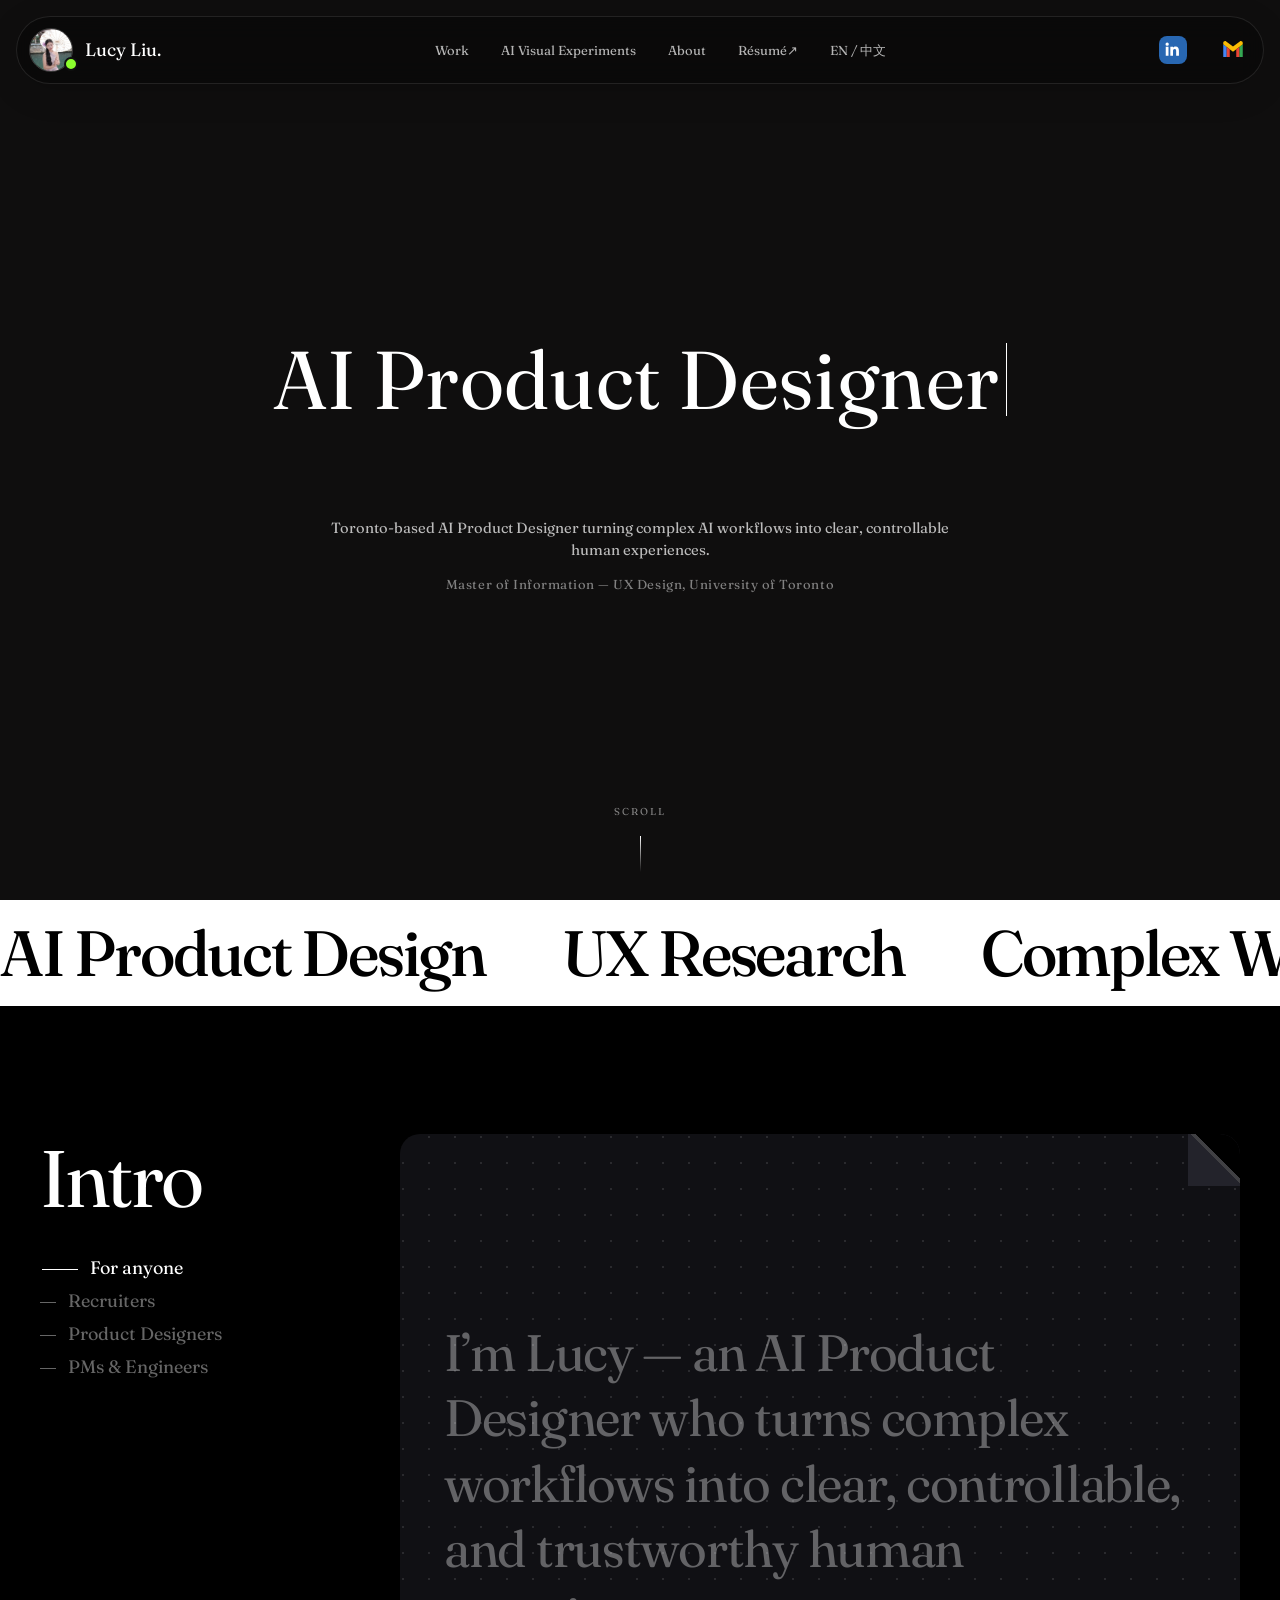
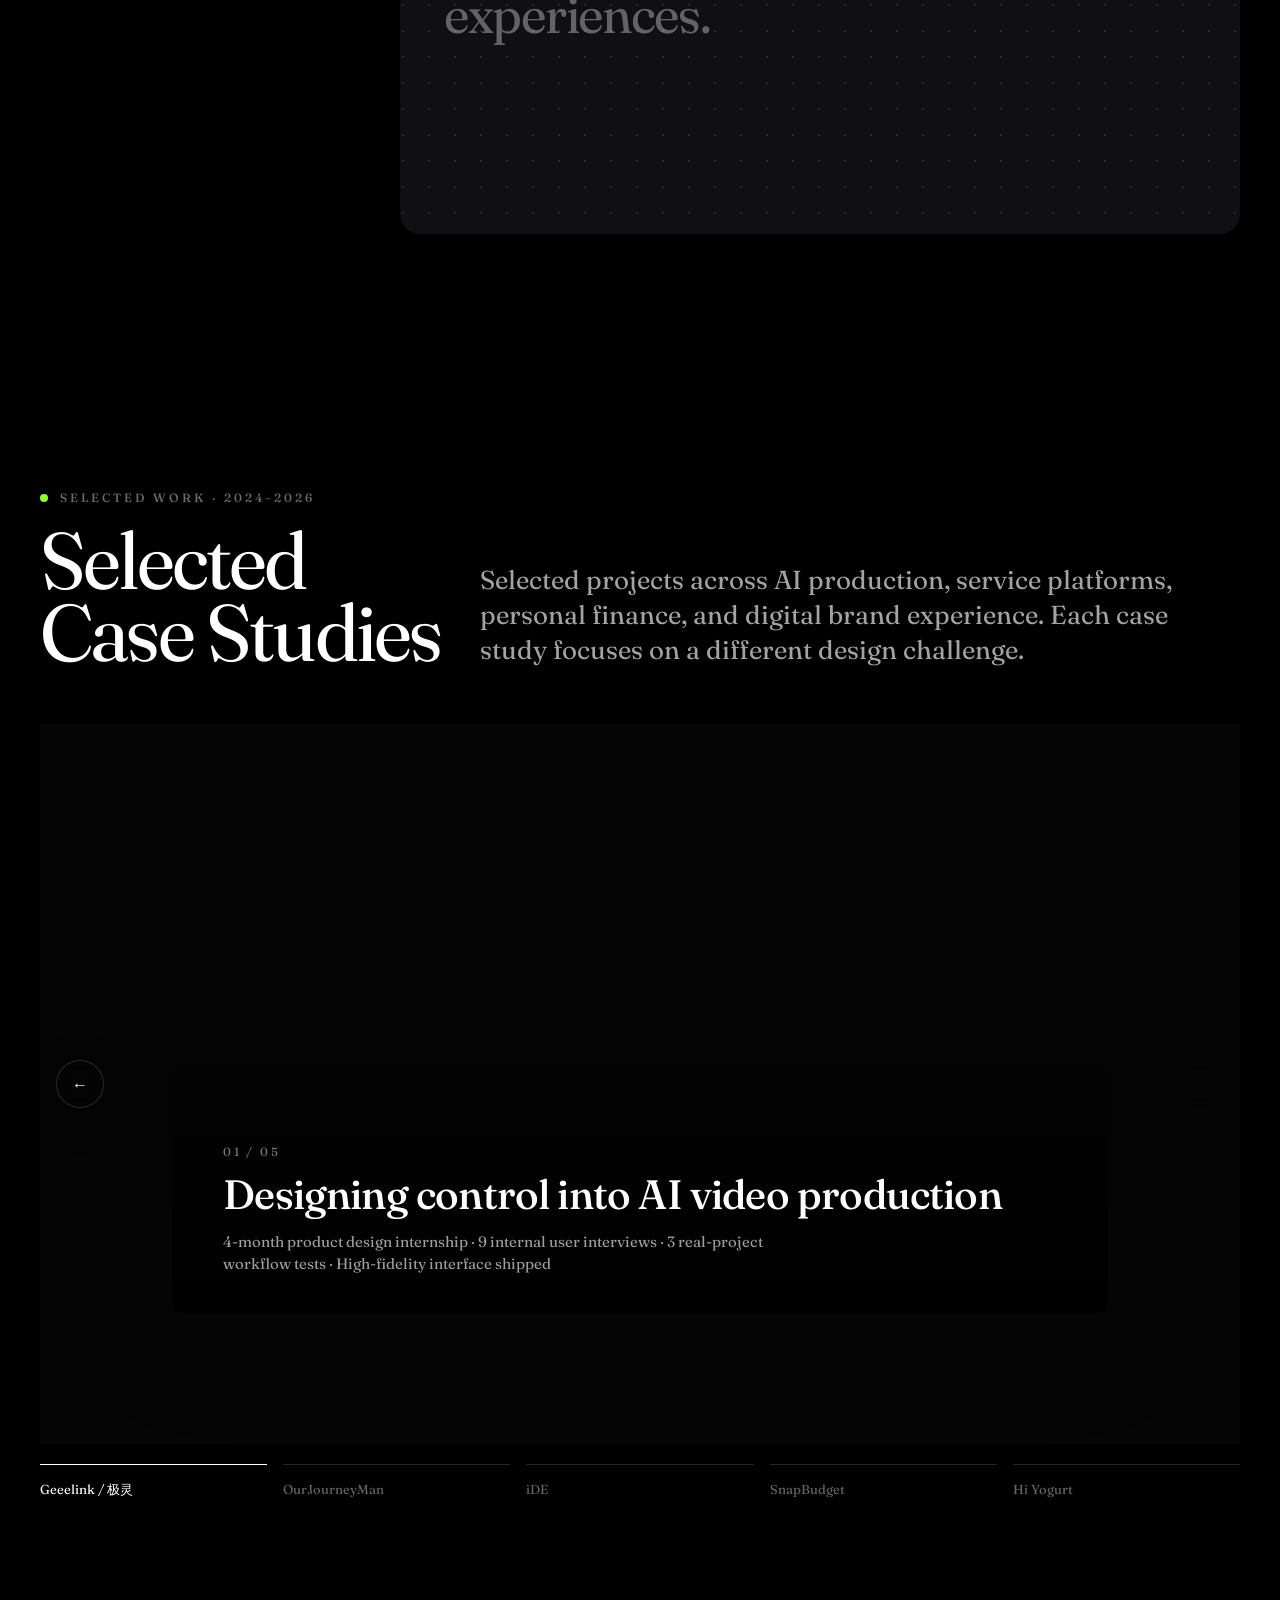
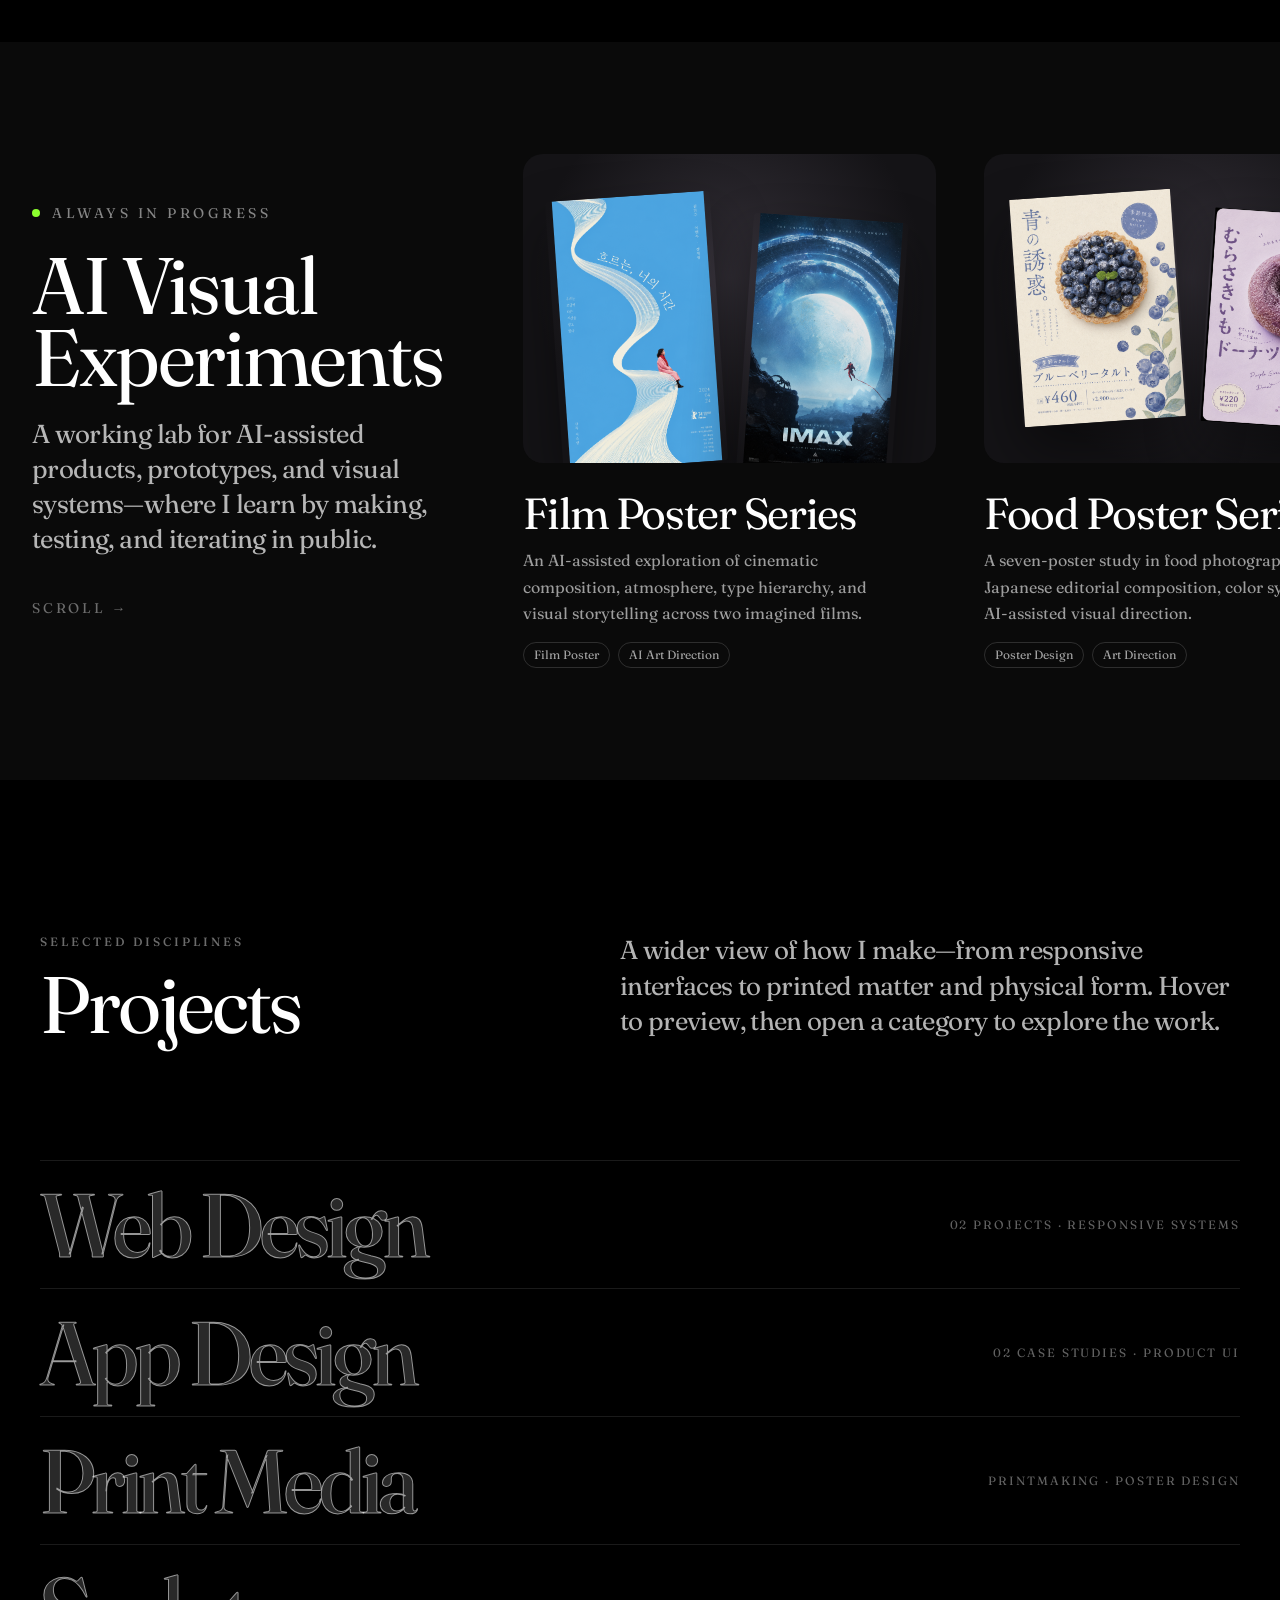
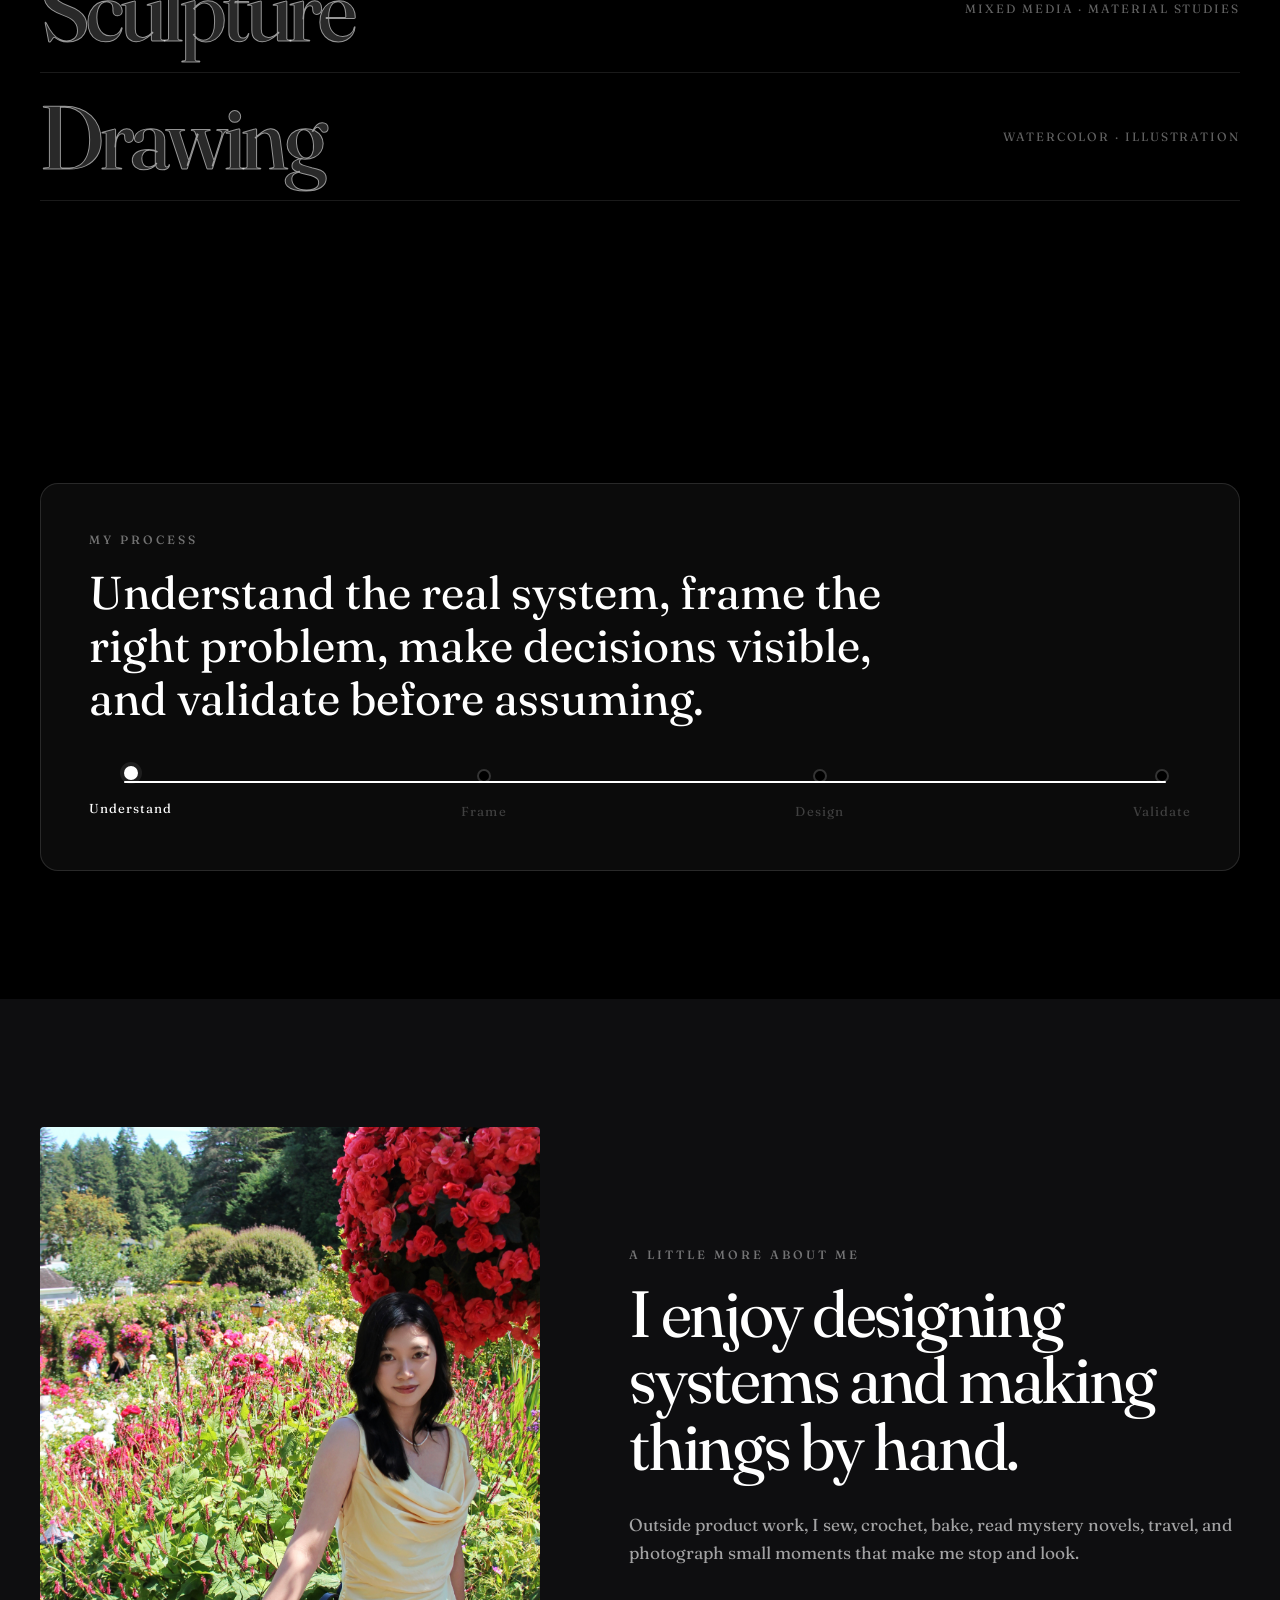
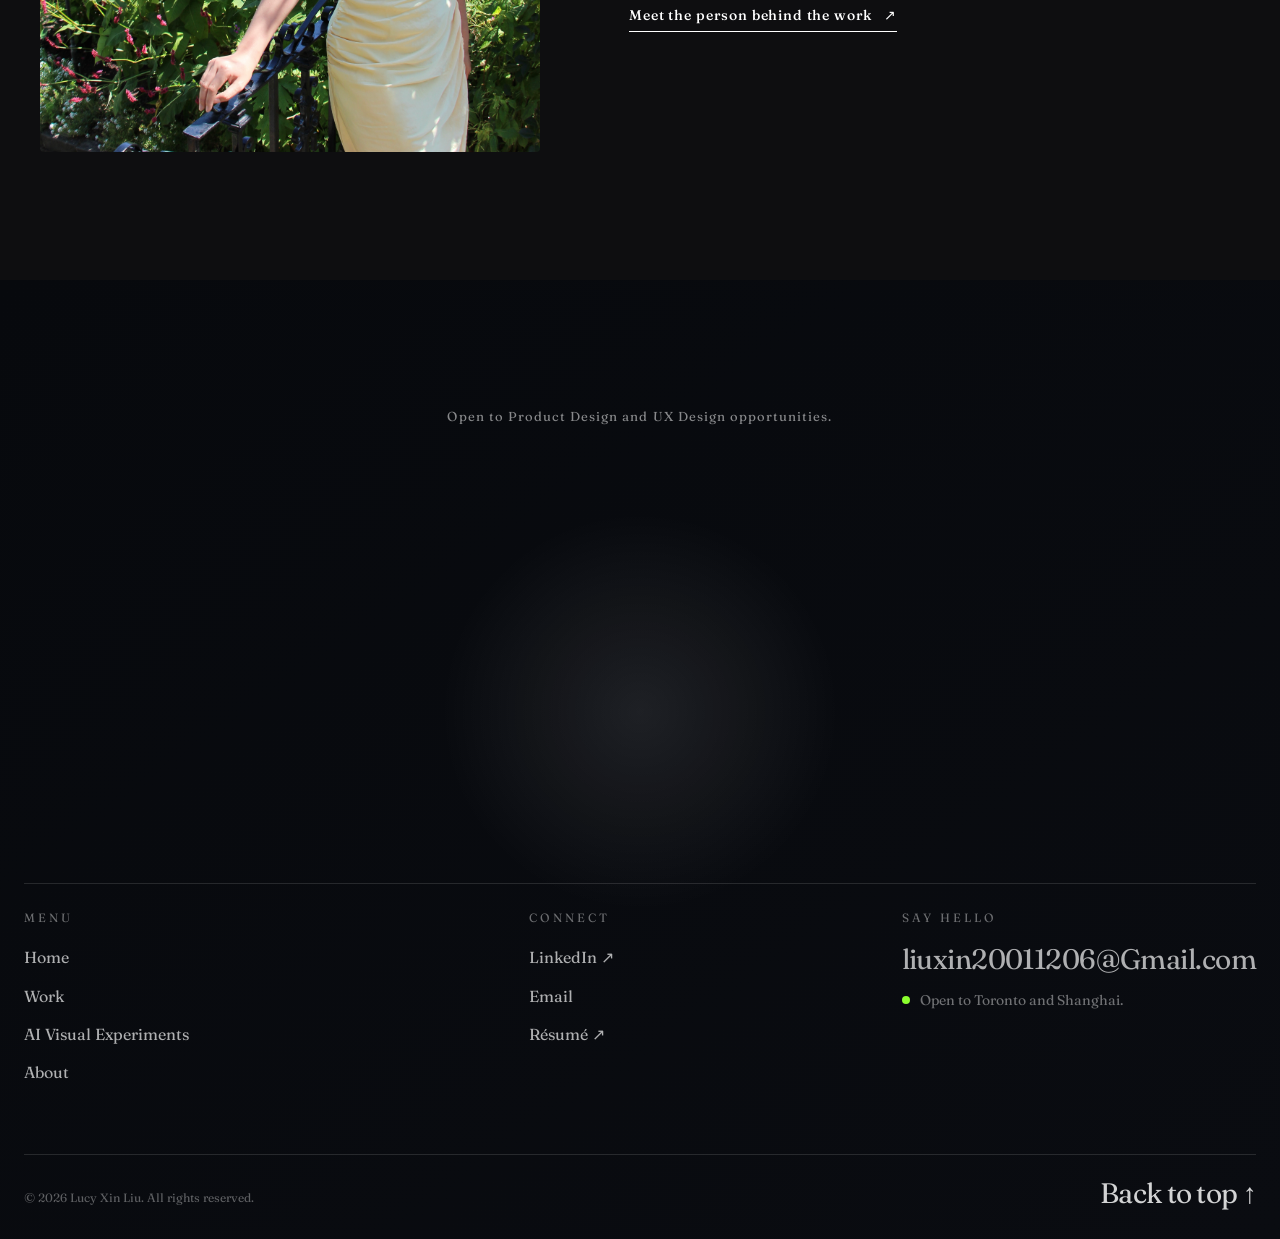
==== index.html @ b80a33d5 "Publish Lucy Xin Liu portfolio" ====
<!doctype html>
<html lang="en">
  <head>
    <meta charset="utf-8">
    <meta name="viewport" content="width=device-width, initial-scale=1">
    <meta name="theme-color" content="#0f0e0e">
    <meta name="description" content="Lucy Xin Liu is a Toronto-based AI Product Designer turning complex AI workflows into clear, controllable human experiences.">
    <meta property="og:type" content="website">
    <meta property="og:title" content="Lucy Xin Liu — AI Product Designer">
    <meta property="og:description" content="AI product design, UX research, complex workflows, and systems thinking.">
    <meta name="twitter:card" content="summary_large_image">
    <link rel="icon" type="image/png" href="seo/favicon.png">
    <link rel="stylesheet" href="styles.css?v=20260912-mobile-ai-i18n">
    <title>Lucy Xin Liu — AI Product Designer</title>
  </head>
  <body>
    <a class="skip-link" href="#main-content">Skip to content</a>
    <div class="scroll-progress" aria-hidden="true"><span data-scroll-progress></span></div>
    <div class="custom-cursor" aria-hidden="true"><span data-cursor-label>View<br>Project</span></div>

    <div class="preloader" data-preloader aria-hidden="true">
      <div class="preloader__panels"><span class="preloader-panel"></span><span class="preloader-panel"></span><span class="preloader-panel"></span><span class="preloader-panel"></span><span class="preloader-panel"></span></div>
      <div class="preloader__copy preloader-copy"><span class="preloader-percent" data-loader-progress>0%</span><span class="preloader-label" data-preloader-word>Lucy Liu</span></div>
    </div>

    <header class="site-header" data-header>
      <nav class="nav-shell" aria-label="Primary navigation">
        <a class="brand nav-brand" href="#top" aria-label="Lucy Xin Liu, home">
          <img class="brand__avatar" src="images/lucy/portrait.jpg" alt="Portrait of Lucy Xin Liu" width="44" height="44">
          <span class="brand__name">Lucy Liu.</span>
        </a>
        <div class="nav-links" data-desktop-nav>
          <a href="#work">Work</a><a href="#playground">AI Visual Experiments</a><a href="about.html">About</a>
          <a href="resume/Xin_Liu_Resume_Product_Design.pdf" target="_blank" rel="noreferrer">Résumé<span aria-hidden="true">↗</span></a>
          <button class="lang-toggle" type="button" data-lang-toggle aria-label="Switch language">EN / 中文</button>
        </div>
        <button class="nav-more" type="button" aria-label="Show navigation" aria-expanded="false">···</button>
        <div class="nav-socials" data-nav-socials>
          <a class="icon-link" href="https://www.linkedin.com/in/xinliu2001" target="_blank" rel="noreferrer" aria-label="Lucy Xin Liu on LinkedIn"><svg viewBox="0 0 24 24" aria-hidden="true"><path d="M6.6 8.1H3.3V19h3.3V8.1ZM5 3A2 2 0 1 0 5 7a2 2 0 0 0 0-4Zm7 5.1H8.8V19H12v-5.4c0-1.4.3-2.8 2-2.8 1.8 0 1.8 1.7 1.8 2.9V19h3.3v-6c0-3-1-5.2-4.1-5.2-1.5 0-2.6.8-3 1.6V8.1Z"/></svg></a>
          <a class="icon-link gmail-icon" href="mailto:liuxin20011206@gmail.com" aria-label="Email Lucy Xin Liu with Gmail"><svg viewBox="0 0 24 24" aria-hidden="true"><path fill="#4285f4" d="M3 18.5h3.2V9.2L3 6.8z"/><path fill="#34a853" d="M17.8 18.5H21V6.8l-3.2 2.4z"/><path fill="#fbbc04" d="M3 6.8l3.2 2.4L12 13.5l5.8-4.3L21 6.8V5.5c0-1.4-1.6-2.2-2.7-1.4L12 8.8 5.7 4.1C4.6 3.3 3 4.1 3 5.5z"/><path fill="#ea4335" d="M6.2 9.2V18.5H9V11.3L6.2 9.2zm8.8 2.1v7.2h2.8V9.2z"/></svg></a>
        </div>
        <button class="menu-toggle mobile-menu-toggle" type="button" data-menu-toggle aria-expanded="false" aria-controls="mobile-menu" aria-label="Open menu"><span></span><span></span></button>
      </nav>
      <div class="mobile-menu" id="mobile-menu" data-mobile-menu aria-hidden="true">
        <a href="#work">Work</a><a href="#playground">AI Visual Experiments</a><a href="about.html">About</a><a href="resume/Xin_Liu_Resume_Product_Design.pdf" target="_blank" rel="noreferrer">Résumé ↗</a>
        <button class="lang-toggle mobile-lang-toggle" type="button" data-lang-toggle>EN / 中文</button>
        <div class="mobile-menu__meta"><a href="https://www.linkedin.com/in/xinliu2001" target="_blank" rel="noreferrer">LinkedIn ↗</a><a href="mailto:liuxin20011206@gmail.com">Email</a></div>
      </div>
    </header>

    <main id="main-content">
      <section class="hero hero--lucy" id="top" aria-labelledby="hero-title">
        <canvas id="hero-canvas" data-hero-canvas aria-hidden="true"></canvas>
        <div class="hero-trail trail-layer" data-image-trail aria-hidden="true"></div>
        <div class="hero__inner hero-inner video-hero">
          <h1 class="hero__title hero-name hero-role-display" id="hero-title" aria-label="Lucy Xin Liu — AI Product Designer"><span class="typed-role" data-typewriter>AI Product Designer</span><span class="type-caret" aria-hidden="true"></span></h1>
          <p class="hero__intro hero-copy" data-i18n="heroIntro">Toronto-based AI Product Designer turning complex AI workflows into clear, controllable human experiences.</p>
          <p class="hero-education" data-i18n="education">Master of Information — UX Design, University of Toronto</p>
        </div>
        <a class="scroll-cue" href="#about" aria-label="Scroll to introduction"><span>Scroll</span><span class="scroll-cue__line" aria-hidden="true"></span></a>
      </section>

      <section class="capabilities" aria-label="Capabilities"><div class="marquee" data-marquee><div class="marquee__track marquee-track">
        <div class="marquee-group"><span class="marquee-item">AI Product Design</span><span class="marquee-item">UX Research</span><span class="marquee-item">Complex Workflows</span><span class="marquee-item">B2B Systems</span><span class="marquee-item">Product Strategy</span><span class="marquee-item">Interaction Design</span><span class="marquee-item">Prototyping</span></div>
        <div class="marquee-group" aria-hidden="true"><span class="marquee-item">AI Product Design</span><span class="marquee-item">UX Research</span><span class="marquee-item">Complex Workflows</span><span class="marquee-item">B2B Systems</span><span class="marquee-item">Product Strategy</span><span class="marquee-item">Interaction Design</span><span class="marquee-item">Prototyping</span></div>
      </div></div></section>

      <section class="about section" id="about" aria-labelledby="about-title">
        <div class="section-shell about__grid">
          <div class="about__controls about-sidebar reveal" data-reveal>
            <h2 class="section-title section-heading" id="about-title">Intro</h2>
            <div class="audience-tabs" role="tablist" aria-label="Choose an introduction">
              <button id="audience-anyone" class="audience-tab is-active" type="button" role="tab" aria-selected="true" aria-controls="about-note" data-audience="anyone">For anyone</button>
              <button id="audience-recruiters" class="audience-tab" type="button" role="tab" aria-selected="false" aria-controls="about-note" data-audience="recruiters" tabindex="-1">Recruiters</button>
              <button id="audience-designers" class="audience-tab" type="button" role="tab" aria-selected="false" aria-controls="about-note" data-audience="product-designers" tabindex="-1">Product Designers</button>
              <button id="audience-teams" class="audience-tab" type="button" role="tab" aria-selected="false" aria-controls="about-note" data-audience="teams" tabindex="-1">PMs &amp; Engineers</button>
            </div>
          </div>
          <div class="notepad intro-notepad reveal" id="about-note" role="tabpanel" aria-labelledby="audience-anyone" data-notepad data-reveal>
            <span class="notepad__tape" aria-hidden="true"></span>
            <p id="audience-copy" data-notepad-copy>I’m Lucy — an AI Product Designer who turns complex workflows into clear, controllable, and trustworthy human experiences.</p>
          </div>
        </div>
      </section>

      <section class="featured section" id="work" aria-labelledby="work-title"><div class="section-shell">
        <div class="featured__intro work-intro reveal" data-reveal><div><p class="eyebrow eyebrow-with-status"><span class="section-status-dot" aria-hidden="true"></span>Selected Work · 2024–2026</p><h2 class="section-title section-heading" id="work-title">Selected Case Studies</h2></div><p class="section-description work-description" data-i18n="workIntro">Selected projects across AI production, service platforms, personal finance, and digital brand experience. Each case study focuses on a different design challenge.</p></div>
        <div class="work-carousel" data-work-carousel aria-roledescription="carousel" aria-label="Featured projects">
          <div class="work-carousel__viewport" data-featured-stage data-cursor="View Project" aria-live="polite">
            <div class="featured-mockup is-geeellink" data-featured-mockup aria-hidden="true">
              <div class="featured-mockup__halo"></div>
              <figure class="featured-mockup__device featured-mockup__device--primary"><span class="featured-mockup__chrome"><i></i><i></i><i></i><b data-mockup-label>Geeelink · Production workspace</b></span><img src="images/lucy/case-studies/geeellink/hifi/storyboard.png" alt="" data-mockup-primary></figure>
              <figure class="featured-mockup__device featured-mockup__device--secondary"><span class="featured-mockup__chrome"><i></i><i></i><i></i></span><img src="images/lucy/case-studies/geeellink/hifi/art-assets.png" alt="" data-mockup-secondary></figure>
              <figure class="featured-mockup__device featured-mockup__device--tertiary"><span class="featured-mockup__chrome"><i></i><i></i><i></i></span><img src="images/lucy/case-studies/geeellink/hifi/home.png" alt="" data-mockup-tertiary></figure>
              <div class="featured-strategy-board" aria-hidden="true"><span>ACQUISITION SYSTEM</span><strong>Discover → Evaluate → Visit</strong><div><i></i><i></i><i></i></div></div>
            </div>
            <div class="featured-overlay"><div><span data-featured-count>01 / 05</span><h3 data-featured-title>Designing control into AI video production</h3><p data-featured-description>Transforming a fragmented generation process into a trackable, reviewable, and editable production workflow.</p></div></div>
            <a class="featured-link" href="geeellink.html" data-featured-link aria-label="View Geeelink case study"></a>
          </div>
          <div class="featured-controls" aria-label="Case study controls"><button type="button" data-featured-prev aria-label="Previous project">←</button><button type="button" data-featured-next aria-label="Next project">→</button></div>
          <div class="work-carousel__tabs featured-tabs" role="tablist" aria-label="Select project">
            <button class="is-active" type="button" role="tab" aria-selected="true" data-featured-tab="0" data-mockup="geeellink" data-primary="images/lucy/case-studies/geeellink/hifi/storyboard.png" data-secondary="images/lucy/case-studies/geeellink/hifi/art-assets.png" data-tertiary="images/lucy/case-studies/geeellink/hifi/home.png" data-mockup-label="Geeelink · Production workspace" data-count="01 / 05" data-title="Designing control into AI video production" data-description="4-month product design internship · 9 internal user interviews · 3 real-project workflow tests · High-fidelity interface shipped" data-link="geeellink.html">Geeelink / 极灵</button>
            <button type="button" role="tab" aria-selected="false" data-featured-tab="1" data-mockup="ourjourneyman" data-primary="images/lucy/case-studies/ourjourneyman/client-status.png" data-secondary="images/lucy/case-studies/ourjourneyman/artisan-alternatives.png" data-tertiary="images/lucy/case-studies/ourjourneyman/client-discover.png" data-mockup-label="OurJourneyMan · Two-sided service" data-count="02 / 05" data-title="Designing trust into custom furniture commissions" data-description="12-week course project · Dual-sided service flow, interaction design, usability testing, and a reusable Figma component system." data-link="ourjourneyman.html">OurJourneyMan</button>
            <button type="button" role="tab" aria-selected="false" data-featured-tab="2" data-mockup="ide" data-primary="images/lucy/case-studies/ide/ide-desktop-home.png" data-secondary="images/lucy/case-studies/ide/ide-desktop-home.png" data-tertiary="images/lucy/case-studies/ide/ide-desktop-home.png" data-mockup-label="iDE · Education company website" data-count="03 / 05" data-title="Designing a clearer digital home for an education consultancy" data-description="2-month commissioned website for iDriveCareer Canada Consulting Ltd. · Three-person team · Team lead and UI designer" data-link="ide-web-design.html">iDE</button>
            <button type="button" role="tab" aria-selected="false" data-featured-tab="3" data-mockup="snapbudget" data-primary="images/lucy/case-studies/snapbudget/hifi/dashboard.png" data-secondary="images/lucy/case-studies/snapbudget/hifi/entry-methods.png" data-tertiary="images/lucy/case-studies/snapbudget/hifi/review-confirm.png" data-mockup-label="SnapBudget · High-fidelity prototype" data-count="04 / 05" data-title="Reducing the friction of everyday expense logging" data-description="12-week, five-person course project · Team lead · 10 interviews · 10 usability sessions · Instructor score 93/100" data-link="snapbudget.html">SnapBudget</button>
            <button type="button" role="tab" aria-selected="false" data-featured-tab="4" data-mockup="hiyogurt" data-primary="images/lucy/case-studies/hiyogurt/source/campaign-concept.png" data-secondary="images/lucy/case-studies/hiyogurt/source/strategy-direction.png" data-tertiary="images/lucy/case-studies/hiyogurt/source/audience-positioning.png" data-mockup-label="Hi Yogurt · Acquisition strategy" data-count="05 / 05" data-title="Building a clearer digital acquisition strategy" data-description="4-week team strategy project · Funnel diagnosis, channel roles, seasonal campaign direction, and a phased roadmap." data-link="hiyogurt.html">Hi Yogurt</button>
          </div>
        </div>
      </div></section>

      <section class="playground" id="playground" aria-labelledby="playground-title" data-horizontal-section>
        <div class="playground__sticky" data-horizontal-sticky tabindex="0" aria-label="AI experiments. Scroll vertically or use the arrow keys to explore.">
          <div class="playground__track playground-track" data-horizontal-track>
            <div class="playground__intro playground-intro reveal" data-reveal>
              <p class="playground-kicker"><span class="playground-dot" aria-hidden="true"></span>Always in progress</p>
              <h2 class="section-title section-heading" id="playground-title">AI Visual Experiments</h2>
              <p class="section-description" data-i18n="playIntro">A working lab for AI-assisted products, prototypes, and visual systems—where I learn by making, testing, and iterating in public.</p>
              <span class="playground-scroll-hint" aria-hidden="true">Scroll →</span>
            </div>
            <article class="play-card playground-card playground-card--posters" data-play-card data-cursor="View Series">
              <div class="play-card__media playground-media playground-poster-cover"><img src="images/lucy/ai-posters/time-poster.png" alt="AI-assisted blue Korean film poster exploring time" loading="lazy"><img src="images/lucy/ai-posters/imax-poster.png" alt="AI-assisted science fiction IMAX-style film poster" loading="lazy"></div>
              <div class="playground-card-copy"><h3>Film Poster Series</h3><p>An AI-assisted exploration of cinematic composition, atmosphere, type hierarchy, and visual storytelling across two imagined films.</p></div>
              <ul class="tag-list tags"><li class="tag">Film Poster</li><li class="tag">AI Art Direction</li></ul>
              <button class="play-card__hit" type="button" data-poster-gallery-open="film" aria-label="Open the film poster series"><span class="sr-only">Open the film poster series</span></button>
            </article>
            <article class="play-card playground-card playground-card--posters" data-play-card data-cursor="View Series">
              <div class="play-card__media playground-media playground-poster-cover"><img src="images/lucy/posters/01-blueberry-tart.png" alt="Blueberry tart poster from Lucy's food poster series" loading="lazy"><img src="images/lucy/posters/07-purple-donut.png" alt="Purple sweet potato donut poster" loading="lazy" aria-hidden="true"></div>
              <div class="playground-card-copy"><h3>Food Poster Series</h3><p>A seven-poster study in food photography, Japanese editorial composition, color systems, and AI-assisted visual direction.</p></div>
              <ul class="tag-list tags"><li class="tag">Poster Design</li><li class="tag">Art Direction</li></ul>
              <button class="play-card__hit" type="button" data-poster-gallery-open="food" aria-label="Open the food poster series"><span class="sr-only">Open the food poster series</span></button>
            </article>
            <article class="play-card playground-card playground-card--posters playground-card--goddesses" data-play-card data-cursor="View Series">
              <div class="play-card__media playground-media playground-poster-cover playground-goddess-cover"><img src="images/lucy/ai-goddesses/hera.png" alt="Hera from Gilded Goddesses of Olympus" loading="lazy"><img src="images/lucy/ai-goddesses/athena.png" alt="Athena from Gilded Goddesses of Olympus" loading="lazy" aria-hidden="true"></div>
              <div class="playground-card-copy"><h3>Gilded Goddesses of Olympus</h3><p>A six-piece AI-assisted illustration series reimagining Olympian goddesses through gilded ornament, symbolic attributes, and contemporary portrait composition.</p></div>
              <ul class="tag-list tags"><li class="tag">AI Illustration</li><li class="tag">Visual Direction</li></ul>
              <button class="play-card__hit" type="button" data-poster-gallery-open="goddesses" aria-label="Open Gilded Goddesses of Olympus"><span class="sr-only">Open Gilded Goddesses of Olympus</span></button>
            </article>
            <aside class="playground-end" aria-label="More work is in progress">
              <p class="playground-end__kicker"><span class="playground-dot" aria-hidden="true"></span>Still making</p>
              <h3>More is on the way.</h3>
              <p>I’m always experimenting, learning, and adding new work. Come back soon to see what takes shape next.</p>
            </aside>
          </div>
        </div>
      </section>

      <div class="poster-gallery" data-poster-gallery="film" hidden role="dialog" aria-modal="true" aria-labelledby="film-poster-gallery-title">
        <button class="poster-gallery__backdrop" type="button" data-poster-gallery-close aria-label="Close film poster gallery"></button>
        <div class="poster-gallery__panel">
          <header><div><p>AI Art Direction · Film Posters</p><h2 id="film-poster-gallery-title">Film Poster Series</h2></div><button class="poster-gallery__close" type="button" data-poster-gallery-close aria-label="Close film poster gallery">×</button></header>
          <div class="poster-gallery__viewport" data-poster-gallery-viewport tabindex="0" aria-label="Film posters. Use left and right arrow keys to browse.">
            <img class="is-active" src="images/lucy/ai-posters/time-poster.png" alt="Blue Korean film poster exploring different experiences of time">
            <img src="images/lucy/ai-posters/imax-poster.png" alt="Science-fiction film poster with an astronaut approaching a luminous planet" loading="lazy">
          </div>
          <footer><button type="button" data-poster-gallery-prev aria-label="Previous poster">←</button><span data-poster-gallery-count>01 / 02</span><div class="poster-gallery__progress" aria-hidden="true"><i data-poster-gallery-progress></i></div><button type="button" data-poster-gallery-next aria-label="Next poster">→</button></footer>
        </div>
      </div>

      <div class="poster-gallery" data-poster-gallery="food" hidden role="dialog" aria-modal="true" aria-labelledby="poster-gallery-title">
        <button class="poster-gallery__backdrop" type="button" data-poster-gallery-close aria-label="Close poster gallery"></button>
        <div class="poster-gallery__panel">
          <header><div><p>Poster Design · 2026</p><h2 id="poster-gallery-title">Food Poster Series</h2></div><button class="poster-gallery__close" type="button" data-poster-gallery-close aria-label="Close poster gallery">×</button></header>
          <div class="poster-gallery__viewport" data-poster-gallery-viewport tabindex="0" aria-label="Food posters. Use left and right arrow keys to browse.">
            <img class="is-active" src="images/lucy/posters/01-blueberry-tart.png" alt="Blueberry tart poster">
            <img src="images/lucy/posters/02.png" alt="Food poster 2" loading="lazy">
            <img src="images/lucy/posters/03.png" alt="Food poster 3" loading="lazy">
            <img src="images/lucy/posters/04.png" alt="Food poster 4" loading="lazy">
            <img src="images/lucy/posters/05.png" alt="Food poster 5" loading="lazy">
            <img src="images/lucy/posters/06.png" alt="Food poster 6" loading="lazy">
            <img src="images/lucy/posters/07-purple-donut.png" alt="Purple sweet potato donut poster" loading="lazy">
          </div>
          <footer><button type="button" data-poster-gallery-prev aria-label="Previous poster">←</button><span data-poster-gallery-count>01 / 07</span><div class="poster-gallery__progress" aria-hidden="true"><i data-poster-gallery-progress></i></div><button type="button" data-poster-gallery-next aria-label="Next poster">→</button></footer>
        </div>
      </div>

      <div class="poster-gallery poster-gallery--goddesses" data-poster-gallery="goddesses" hidden role="dialog" aria-modal="true" aria-labelledby="goddess-gallery-title">
        <button class="poster-gallery__backdrop" type="button" data-poster-gallery-close aria-label="Close goddess illustration gallery"></button>
        <div class="poster-gallery__panel">
          <header><div><p>AI Illustration · Mythology Series</p><h2 id="goddess-gallery-title">Gilded Goddesses of Olympus</h2></div><button class="poster-gallery__close" type="button" data-poster-gallery-close aria-label="Close goddess illustration gallery">×</button></header>
          <div class="poster-gallery__viewport" data-poster-gallery-viewport tabindex="0" aria-label="Goddess illustrations. Use left and right arrow keys to browse.">
            <img class="is-active" src="images/lucy/ai-goddesses/hera.png" alt="Gilded illustration of Hera" data-caption="赫拉 Hera">
            <img src="images/lucy/ai-goddesses/athena.png" alt="Gilded illustration of Athena" data-caption="雅典娜 Athena" loading="lazy">
            <img src="images/lucy/ai-goddesses/aphrodite.png" alt="Gilded illustration of Aphrodite" data-caption="阿佛洛狄忒 Aphrodite" loading="lazy">
            <img src="images/lucy/ai-goddesses/artemis.png" alt="Gilded illustration of Artemis" data-caption="阿耳忒弥斯 Artemis" loading="lazy">
            <img src="images/lucy/ai-goddesses/demeter.png" alt="Gilded illustration of Demeter" data-caption="得墨忒耳 Demeter" loading="lazy">
            <img src="images/lucy/ai-goddesses/hestia.png" alt="Gilded illustration of Hestia" data-caption="赫斯提亚 Hestia" loading="lazy">
          </div>
          <p class="poster-gallery__caption" data-poster-gallery-caption>赫拉 Hera</p>
          <footer><button type="button" data-poster-gallery-prev aria-label="Previous illustration">←</button><span data-poster-gallery-count>01 / 06</span><div class="poster-gallery__progress" aria-hidden="true"><i data-poster-gallery-progress></i></div><button type="button" data-poster-gallery-next aria-label="Next illustration">→</button></footer>
        </div>
      </div>

      <section class="projects-directory section" id="creative" aria-labelledby="creative-title">
        <div class="section-shell">
          <div class="projects-directory__intro reveal" data-reveal><div><p class="eyebrow">Selected disciplines</p><h2 class="section-title section-heading" id="creative-title">Projects</h2></div><p class="section-description">A wider view of how I make—from responsive interfaces to printed matter and physical form. Hover to preview, then open a category to explore the work.</p></div>
          <div class="web-list projects-list" aria-label="Project categories">
            <a class="web-row" href="projects-web.html" data-preview="images/lucy/case-studies/ide/ide-desktop-home.png"><span class="web-row-title">Web Design</span><span class="web-row-meta">02 projects · Responsive systems</span><img class="web-row-thumb" src="images/lucy/case-studies/ide/ide-desktop-home.png" alt="" loading="lazy"></a>
            <a class="web-row" href="projects-app.html" data-preview="images/lucy/case-studies/snapbudget/snapbudget-mockup.jpg"><span class="web-row-title">App Design</span><span class="web-row-meta">02 case studies · Product UI</span><img class="web-row-thumb" src="images/lucy/case-studies/snapbudget/snapbudget-mockup.jpg" alt="" loading="lazy"></a>
            <a class="web-row" href="projects-print.html" data-preview="images/lucy/beyond/time-travel-horizontal.jpg"><span class="web-row-title">Print Media</span><span class="web-row-meta">Printmaking · Poster design</span><img class="web-row-thumb" src="images/lucy/beyond/time-travel-horizontal.jpg" alt="" loading="lazy"></a>
            <a class="web-row" href="projects-sculpture.html" data-preview="images/lucy/beyond/jellyfish-sculpture-vertical.jpg"><span class="web-row-title">Sculpture</span><span class="web-row-meta">Mixed media · Material studies</span><img class="web-row-thumb" src="images/lucy/beyond/jellyfish-sculpture-vertical.jpg" alt="" loading="lazy"></a>
            <a class="web-row" href="projects-drawing.html" data-preview="images/lucy/drawing-preview.jpg"><span class="web-row-title">Drawing</span><span class="web-row-meta">Watercolor · Illustration</span><img class="web-row-thumb" src="images/lucy/drawing-preview.jpg" alt="" loading="lazy"></a>
          </div>
        </div>
        <div class="web-preview" id="web-preview" aria-hidden="true"><img src="images/lucy/case-studies/ide/ide-desktop-home.png" alt=""></div>
      </section>

      <section class="story section process-section" id="process" aria-labelledby="process-title"><div class="section-shell"><div class="process" data-process><p class="eyebrow">My Process</p><p class="process-lead" id="process-title" data-process-lead>Understand the real system, frame the right problem, make decisions visible, and validate before assuming.</p><div class="process-steps"><span data-process-step>Understand</span><span data-process-step>Frame</span><span data-process-step>Design</span><span data-process-step>Validate</span></div></div></div></section>

      <section class="home-about section" id="story" aria-labelledby="home-about-title"><div class="section-shell home-about__grid"><figure class="home-about__image reveal" data-reveal><img src="images/lucy/about/portrait-rose-garden-home.jpg" alt="Lucy in a yellow dress surrounded by flowers in a garden" loading="lazy"></figure><div class="home-about__copy reveal" data-reveal><p class="eyebrow">A Little More About Me</p><h2 id="home-about-title">I enjoy designing systems and making things by hand.</h2><p>Outside product work, I sew, crochet, bake, read mystery novels, travel, and photograph small moments that make me stop and look.</p><a class="about-page-link" href="about.html">Meet the person behind the work <span aria-hidden="true">↗</span></a></div></div></section>

      <section class="contact" id="contact" aria-labelledby="contact-title" data-contact><div class="contact__spotlight" data-contact-spotlight aria-hidden="true"></div><div class="contact__inner"><p class="contact-kicker">Open to Product Design and UX Design opportunities.</p><h2 id="contact-title" class="contact__title contact-cta" data-contact-cta><span class="cta-line"><span class="cta-word cta-word-left">Let’s</span></span><span class="cta-line"><span class="cta-word cta-word-right">Collaborate!</span></span></h2><footer class="footer footer-grid"><div class="footer__column footer-column"><p class="footer__label footer-label">Menu</p><ul><li><a href="#top">Home</a></li><li><a href="#work">Work</a></li><li><a href="#playground">AI Visual Experiments</a></li><li><a href="about.html">About</a></li></ul></div><div class="footer__column footer-column"><p class="footer__label footer-label">Connect</p><ul><li><a href="https://www.linkedin.com/in/xinliu2001" target="_blank" rel="noreferrer">LinkedIn ↗</a></li><li><a href="mailto:liuxin20011206@gmail.com">Email</a></li><li><a href="resume/Xin_Liu_Resume_Product_Design.pdf" target="_blank" rel="noreferrer">Résumé ↗</a></li></ul></div><div class="footer__column footer__hello footer-column"><p class="footer__label footer-label">Say hello</p><a class="footer-email" href="mailto:liuxin20011206@gmail.com">liuxin20011206@Gmail.com</a><p class="footer-location"><span class="section-status-dot" aria-hidden="true"></span>Open to Toronto and Shanghai.</p></div><div class="footer__bottom footer-meta"><p>© 2026 Lucy Xin Liu. All rights reserved.</p><a href="#top">Back to top <span aria-hidden="true">↑</span></a></div></footer></div></section>
    </main>
    <script src="script.js?v=20260912-mobile-ai-i18n" defer></script>
  </body>
</html>
---- styles.css ----
@import url('https://fonts.googleapis.com/css2?family=Fraunces:opsz,wght@9..144,300;9..144,400;9..144,500;9..144,600&family=LXGW+WenKai:wght@300;400;700&display=swap');
@font-face{font-family:Blinker;src:url('./fonts/blinker.woff2') format('woff2');font-style:normal;font-weight:100 900;font-display:swap}
@font-face{font-family:'Sulphur Point';src:url('./fonts/sulphur-point.woff2') format('woff2');font-style:normal;font-weight:300 700;font-display:swap}
@font-face{font-family:Gilroy;src:url('./fonts/gilroy-regular.woff2') format('woff2');font-style:normal;font-weight:400;font-display:swap}
@font-face{font-family:Gilroy;src:url('./fonts/gilroy-medium.woff2') format('woff2');font-style:normal;font-weight:500 700;font-display:swap}
:root{--background:#000;--foreground:#fff;--hero-bg:#0f0e0e;--accent:#fff;--accent-green:#8cff2e;--muted-ink:#ababab;--container-page:1274px;--gutter:24px;--gutter-lg:40px;--section:96px;--ease-out:cubic-bezier(.22,1,.36,1);color-scheme:dark}
*{box-sizing:border-box}
html{scroll-behavior:smooth;background:#000}
body{margin:0;background:var(--background);color:var(--foreground);font-family:Gilroy,Arial,sans-serif;overflow-x:hidden}
button,a{font:inherit}
a{color:inherit;text-decoration:none}
button{color:inherit}
img{display:block;max-width:100%}
.font-display{font-family:Blinker,Arial,sans-serif}.font-editorial{font-family:'Sulphur Point',Arial,sans-serif}
.container{width:min(calc(100% - 48px),var(--container-page));margin-inline:auto}
@media(min-width:768px){.container{width:min(calc(100% - 80px),var(--container-page))}}
@media(prefers-reduced-motion:reduce){html{scroll-behavior:auto}*,*::before,*::after{animation-duration:.01ms!important;animation-iteration-count:1!important;transition-duration:.01ms!important}}

/* Core layout */
body{min-width:320px}
body.menu-open{overflow:hidden}
main{isolation:isolate}
section{position:relative}
button{padding:0;border:0;background:none;cursor:pointer}
button:focus-visible,a:focus-visible{outline:2px solid #fff;outline-offset:4px}
::selection{background:#fff;color:#000}
.section-shell{width:min(calc(100% - 48px),var(--container-page));margin-inline:auto;padding-block:var(--section)}
.section-heading{margin:0;font-family:Blinker,Arial,sans-serif;font-size:clamp(40px,8vw,80px);font-weight:500;line-height:.9;letter-spacing:-.04em}
.eyebrow{margin:0 0 18px;color:rgba(255,255,255,.42);font-size:12px;line-height:1.2;letter-spacing:.25em;text-transform:uppercase}
.reveal{opacity:0;transform:translate3d(0,40px,0);transition:opacity .85s var(--ease-out),transform .85s var(--ease-out)}
.reveal.is-visible,.reveal.visible{opacity:1;transform:none}

/* Loading curtain */
.preloader{position:fixed;inset:0;z-index:1000;display:flex;align-items:center;justify-content:center;color:#fff;pointer-events:auto;transition:visibility 0s .9s}
.preloader-panel{position:absolute;top:0;bottom:0;width:20.1%;background:#050505;transform-origin:50% 100%;transition:transform .9s var(--ease-out)}
.preloader-panel:nth-child(1){left:0;transition-delay:.04s}.preloader-panel:nth-child(2){left:20%;transition-delay:.08s}.preloader-panel:nth-child(3){left:40%;transition-delay:.12s}.preloader-panel:nth-child(4){left:60%;transition-delay:.16s}.preloader-panel:nth-child(5){left:80%;transition-delay:.2s}
.preloader-copy{position:relative;z-index:1;display:grid;place-items:center;gap:8px;font-family:Blinker,Arial,sans-serif;transition:opacity .35s ease,transform .35s ease}
.preloader-percent{font-size:clamp(56px,9vw,132px);font-weight:500;line-height:.8;letter-spacing:-.05em}
.preloader-label{font-size:13px;letter-spacing:.3em;text-transform:uppercase}
.preloader.is-done{visibility:hidden;pointer-events:none}
.preloader.is-done .preloader-panel{transform:translateY(-102%)}
.preloader.is-done .preloader-copy{opacity:0;transform:translateY(-16px)}

/* Fixed navigation */
.site-header{position:fixed;z-index:100;top:16px;left:50%;width:min(calc(100% - 32px),1400px);transform:translateX(-50%);transition:transform .45s var(--ease-out),opacity .3s ease}
.nav-shell{position:relative;display:flex;min-height:68px;align-items:center;justify-content:space-between;gap:24px;padding:11px 16px 11px 12px;border:1px solid rgba(255,255,255,.1);border-radius:9999px;background:rgba(0,0,0,.3);box-shadow:0 8px 34px rgba(0,0,0,.14);backdrop-filter:blur(12px);-webkit-backdrop-filter:blur(12px)}
.nav-brand{position:relative;display:flex;min-width:0;align-items:center;gap:12px;font-family:Blinker,Arial,sans-serif;font-size:18px;font-weight:400;letter-spacing:0}.nav-brand::after{position:absolute;bottom:1px;left:35px;width:10px;height:10px;border:2px solid #101010;border-radius:50%;background:var(--accent-green);content:""}
.nav-brand img,.nav-avatar{width:44px;height:44px;flex:0 0 44px;border:1px solid rgba(255,255,255,.2);border-radius:50%;object-fit:cover}
.icon-link{display:grid;width:28px;height:28px;place-items:center}.icon-link svg{width:26px;height:26px;fill:#fff}.nav-socials .icon-link:first-child{border-radius:8px;background:#2867b2}.nav-socials .icon-link:first-child svg{width:20px;height:20px}
.nav-links,.nav-socials{display:flex;align-items:center;gap:clamp(18px,2.5vw,36px)}
.nav-links a,.nav-socials a{position:relative;color:rgba(255,255,255,.7);font-size:13px;transition:color .25s ease}
.nav-links a::after{position:absolute;right:0;bottom:-6px;left:0;height:1px;background:#fff;content:"";transform:scaleX(0);transform-origin:100% 50%;transition:transform .3s var(--ease-out)}
.nav-links a:hover,.nav-socials a:hover{color:#fff}.nav-links a:hover::after{transform:scaleX(1);transform-origin:0 50%}
.nav-more{display:none;width:42px;height:42px;place-items:center;border:1px solid rgba(255,255,255,.12);border-radius:50%;font-size:18px;letter-spacing:2px}
.site-header.is-scrolled .nav-links{display:flex}.site-header.is-scrolled .nav-more{display:none}
.mobile-menu-toggle{display:none;width:40px;height:40px;flex:0 0 40px;place-items:center;border:1px solid rgba(255,255,255,.12);border-radius:50%}
.mobile-menu-toggle span{display:block;width:16px;height:1px;margin:4px auto;background:#fff;transition:transform .3s var(--ease-out),opacity .2s ease}
.site-header.menu-open .mobile-menu-toggle span:first-child,.mobile-menu-toggle[aria-expanded="true"] span:first-child{transform:translateY(2.5px) rotate(45deg)}
.site-header.menu-open .mobile-menu-toggle span:last-child,.mobile-menu-toggle[aria-expanded="true"] span:last-child{transform:translateY(-2.5px) rotate(-45deg)}
.mobile-menu{position:absolute;top:calc(100% + 10px);right:0;left:0;display:grid;gap:4px;padding:12px;border:1px solid rgba(255,255,255,.1);border-radius:26px;background:rgba(8,8,8,.88);opacity:0;visibility:hidden;transform:translateY(-10px);backdrop-filter:blur(18px);-webkit-backdrop-filter:blur(18px);transition:opacity .3s ease,transform .3s var(--ease-out),visibility 0s .3s}
.mobile-menu a{padding:13px 16px;border-radius:16px;color:rgba(255,255,255,.72);font-size:17px;transition:background .2s ease,color .2s ease}
.mobile-menu a:hover{background:rgba(255,255,255,.08);color:#fff}
.mobile-menu .mobile-lang-toggle{display:flex;width:100%;min-height:48px;align-items:center;padding:13px 16px!important;border-radius:16px;color:rgba(255,255,255,.72);font-size:17px;text-align:left;transition:background .2s ease,color .2s ease}
.mobile-menu .mobile-lang-toggle:hover,.mobile-menu .mobile-lang-toggle:focus-visible{background:rgba(255,255,255,.08);color:#fff}
.mobile-menu__meta{display:grid;margin-top:8px;padding-top:8px;border-top:1px solid rgba(255,255,255,.1);grid-template-columns:1fr 1fr;gap:4px}
.mobile-menu__meta a{color:rgba(255,255,255,.5);font-size:13px;letter-spacing:.04em}
.site-header.menu-open .mobile-menu,.mobile-menu.is-open{opacity:1;visibility:visible;transform:none;transition-delay:0s}

/* Hero */
.hero{position:relative;display:grid;min-height:100svh;place-items:center;overflow:hidden;background:var(--hero-bg);text-align:center}
#hero-canvas{position:absolute;inset:0;width:100%;height:100%;opacity:.7;pointer-events:none}
.hero::after{position:absolute;inset:0;background:radial-gradient(circle at 50% 48%,transparent 0,rgba(15,14,14,.1) 36%,rgba(15,14,14,.58) 100%);content:"";pointer-events:none}
.hero-inner{position:relative;z-index:2;width:min(calc(100% - 48px),1400px);padding:130px 0 80px}
.hero-name{margin:0;color:#fff;font-family:Blinker,Arial,sans-serif;font-size:clamp(34px,8vw,128px);font-weight:400;line-height:.9;letter-spacing:.01em;white-space:nowrap}
.hero-letter{display:inline-block;opacity:0;transform:translateY(1em) rotate(3deg);animation:hero-letter-in 1s var(--ease-out) forwards;animation-delay:calc(var(--index,0) * 55ms + .25s)}
.hero-copy{max-width:620px;margin:160px auto 0;color:rgba(255,255,255,.8);font-family:'Sulphur Point',Arial,sans-serif;font-size:clamp(15px,1.5vw,19px);font-weight:400;line-height:1.5}
.scroll-cue{position:absolute;z-index:3;bottom:28px;left:50%;display:grid;justify-items:center;gap:8px;color:rgba(255,255,255,.48);font-size:10px;letter-spacing:.2em;text-transform:uppercase;transform:translateX(-50%)}
.scroll-cue::after{width:1px;height:36px;background:linear-gradient(#fff,transparent);content:"";animation:scroll-cue 1.7s ease-in-out infinite}
.trail-layer{position:absolute;z-index:1;inset:0;overflow:hidden;pointer-events:none}
.trail-image{position:absolute;width:245px;height:170px;border-radius:6px;object-fit:cover;opacity:0;transform:translate(-50%,-50%) scale(.86) rotate(var(--rotation,0deg));animation:trail-fade .85s var(--ease-out) forwards;will-change:transform,opacity}
@keyframes hero-letter-in{to{opacity:1;transform:none}}
@keyframes scroll-cue{0%,100%{opacity:.25;transform:scaleY(.55);transform-origin:50% 0}50%{opacity:1;transform:scaleY(1)}}
@keyframes trail-fade{0%{opacity:0;transform:translate(-50%,-50%) scale(.82) rotate(var(--rotation,0deg))}20%{opacity:1}100%{opacity:0;transform:translate(-50%,-56%) scale(1.02) rotate(var(--rotation,0deg))}}

/* Capability marquee */
.marquee{position:relative;z-index:4;overflow:hidden;padding-block:24px;background:#fff;color:#000}
.marquee-track{display:flex;width:max-content;align-items:center;white-space:nowrap;animation:marquee 24s linear infinite;will-change:transform}
.marquee-group{display:flex;flex-shrink:0;align-items:center}
.marquee-item,.marquee-track>span{display:inline-flex;align-items:center;font-family:Blinker,Arial,sans-serif;font-size:clamp(28px,5vw,64px);font-weight:500;line-height:.9;letter-spacing:-.035em}
.marquee-item::after,.marquee-track>span::after{margin-inline:clamp(22px,4vw,64px);color:var(--accent-green);content:"✳";font-weight:300}
@keyframes marquee{to{transform:translateX(-50%)}}

/* Audience introduction */
#about{min-height:100svh;background:#000}
#about .section-shell{display:flex;align-items:flex-start;gap:clamp(56px,9vw,140px)}
.about-sidebar{width:240px;flex:0 0 240px;padding-top:8px}
.audience-tabs{display:grid;gap:13px;margin-top:44px}
.audience-tabs [data-audience]{position:relative;color:rgba(255,255,255,.4);font-size:18px;line-height:20px;text-align:left;transition:color .35s ease,transform .35s var(--ease-out)}
.audience-tabs [data-audience]::before{display:inline-block;width:16px;height:1px;margin-right:12px;background:currentColor;content:"";vertical-align:middle;transition:width .35s var(--ease-out)}
.audience-tabs [data-audience]:hover{color:rgba(255,255,255,.7)}
.audience-tabs [data-audience].is-active,.audience-tabs [data-audience].active,.audience-tabs [data-audience][aria-selected="true"]{color:#fff;transform:translateX(2px)}
.audience-tabs [data-audience].is-active::before,.audience-tabs [data-audience].active::before,.audience-tabs [data-audience][aria-selected="true"]::before{width:36px}
.notepad{position:relative;width:min(100%,840px);min-height:600px;margin-left:auto;padding:44px;overflow:hidden;border-radius:20px;background-color:#101014;background-image:radial-gradient(circle,rgba(255,255,255,.11) 1.1px,transparent 1.3px);background-position:16px 16px;background-size:26px 26px;box-shadow:0 34px 70px -34px rgba(0,0,0,.85);color:rgba(255,255,255,.35)}
.notepad::before{position:absolute;top:0;right:0;width:52px;height:52px;border-top-right-radius:20px;background:linear-gradient(225deg,#000 0 43%,rgba(255,255,255,.2) 43% 48%,#23232b 48% 100%);content:"";pointer-events:none}
#audience-copy{position:relative;margin:0;font-family:'Sulphur Point',Arial,sans-serif;font-size:clamp(30px,4vw,56px);font-weight:400;line-height:1.28;letter-spacing:-.025em;transition:opacity .3s ease,transform .3s var(--ease-out)}
#audience-copy.is-changing{opacity:0;transform:translateY(12px)}

/* Featured work carousel */
#work{min-height:100vh;background:#000}
#work .section-shell{padding-block:var(--section)}
.work-intro{display:grid;grid-template-columns:minmax(0,1fr) minmax(280px,760px);align-items:end;gap:32px;margin-bottom:56px}
.work-description{max-width:760px;margin:0;color:rgba(255,255,255,.64);font-family:'Sulphur Point',Arial,sans-serif;font-size:clamp(18px,2.2vw,26px);line-height:1.35}
[data-featured-stage]{position:relative;height:min(80vh,calc((100vw - 80px)*.6667));min-height:520px;overflow:hidden;background:#050505;isolation:isolate}
[data-featured-stage]::after{position:absolute;z-index:1;right:11%;bottom:18%;left:11%;height:44%;border-radius:0 0 12px 12px;background:linear-gradient(transparent,rgba(0,0,0,.9));content:"";pointer-events:none}
[data-featured-image]{width:100%;height:100%;object-fit:cover;transition:opacity .5s var(--ease-out),transform .7s var(--ease-out)}
[data-featured-stage].is-changing [data-featured-image]{opacity:0;transform:scale(1.025)}
.featured-mockup{position:absolute;inset:5% 11% 18%;overflow:hidden;border:1px solid rgba(255,255,255,.08);border-radius:12px;background:radial-gradient(circle at 50% 38%,rgba(255,255,255,.11),transparent 36%),linear-gradient(145deg,#1c1d20,#08090a 76%);box-shadow:0 28px 90px rgba(0,0,0,.38);transition:opacity .45s var(--ease-out),transform .7s var(--ease-out)}
[data-featured-stage].is-changing .featured-mockup{opacity:0;transform:scale(1.018)}
.featured-mockup.is-entering{animation:featuredStageIn 2.35s var(--ease-out) both}
.featured-mockup.is-entering .featured-mockup__device--primary{animation:featuredPrimaryIn 2.4s var(--ease-out) both}
.featured-mockup.is-entering .featured-mockup__device--secondary{animation:featuredSideIn 1.7s .35s var(--ease-out) both}
.featured-mockup.is-entering .featured-mockup__device--tertiary{animation:featuredSideIn 1.7s .52s var(--ease-out) both}
@keyframes featuredStageIn{0%{filter:brightness(.72)}100%{filter:brightness(1)}}
@keyframes featuredPrimaryIn{0%{opacity:.9;scale:1.16;translate:0 8%}45%{opacity:1}100%{opacity:1;scale:1;translate:0 0}}
@keyframes featuredSideIn{0%{opacity:0;scale:.94;translate:0 10%}100%{opacity:1;scale:1;translate:0 0}}
.featured-mockup__halo{position:absolute;inset:10% 16% 22%;border-radius:50%;background:rgba(245,112,41,.18);filter:blur(90px);transition:background .5s ease}
.featured-mockup__device{position:absolute;margin:0;overflow:hidden;border:1px solid rgba(255,255,255,.18);border-radius:12px;background:#101114;box-shadow:0 34px 90px rgba(0,0,0,.5);transition:inset .65s var(--ease-out),width .65s var(--ease-out),height .65s var(--ease-out),transform .65s var(--ease-out),border-radius .65s var(--ease-out)}
.featured-mockup__device--primary{z-index:3;top:10%;left:13%;width:74%;height:62%;transform:perspective(1400px) rotateX(2deg)}
.featured-mockup__device--secondary{z-index:2;top:26%;left:3%;width:38%;height:43%;transform:perspective(1200px) rotateY(8deg) rotate(-2deg)}
.featured-mockup__device--tertiary{z-index:4;top:28%;right:3%;width:34%;height:42%;transform:perspective(1200px) rotateY(-8deg) rotate(2deg)}
.featured-mockup__chrome{display:flex;height:28px;align-items:center;gap:5px;padding:0 10px;border-bottom:1px solid rgba(255,255,255,.1);background:#18191c}
.featured-mockup__chrome i{width:5px;height:5px;border-radius:50%;background:rgba(255,255,255,.28)}
.featured-mockup__chrome b{margin-left:8px;color:rgba(255,255,255,.42);font:500 8px/1 Arial,sans-serif;letter-spacing:.08em;text-transform:uppercase}
.featured-mockup__device img{display:block;width:100%;height:calc(100% - 28px);object-fit:cover;object-position:top}
.featured-strategy-board{position:absolute;z-index:4;inset:12% 12% 25%;display:none;padding:clamp(28px,4vw,64px);overflow:hidden;border:1px solid rgba(38,28,22,.16);border-radius:16px;background:#fff8ec;color:#25231f;box-shadow:0 34px 100px rgba(80,28,12,.28);transform:rotate(-1.5deg)}
.featured-strategy-board::before{position:absolute;right:-8%;bottom:-35%;width:45%;aspect-ratio:1;border-radius:50%;background:#ff775f;content:""}
.featured-strategy-board span{display:block;color:#b64d38;font-size:10px;font-weight:600;letter-spacing:.18em}
.featured-strategy-board strong{display:block;max-width:11ch;margin-top:clamp(24px,4vw,54px);font-family:Blinker,Arial,sans-serif;font-size:clamp(30px,5vw,76px);font-weight:500;line-height:.94;letter-spacing:-.04em}
.featured-strategy-board>div{position:absolute;right:9%;top:18%;display:grid;width:30%;gap:12px}.featured-strategy-board>div i{height:34px;border-radius:6px;background:#f5bd25}.featured-strategy-board>div i:nth-child(2){width:78%;background:#ff775f}.featured-strategy-board>div i:nth-child(3){width:52%;background:#25231f}
.featured-mockup.is-ourjourneyman{background:radial-gradient(circle at 48% 32%,rgba(219,176,125,.32),transparent 36%),linear-gradient(145deg,#382c24,#0c0b0a 76%)}
.featured-mockup.is-ourjourneyman .featured-mockup__halo{background:rgba(204,135,79,.25)}
.featured-mockup.is-ourjourneyman .featured-mockup__device,.featured-mockup.is-snapbudget .featured-mockup__device{width:auto;height:72%;aspect-ratio:440/956;border:0;border-radius:14px;background:#fff;box-shadow:0 28px 70px rgba(0,0,0,.32)}
.featured-mockup.is-ourjourneyman .featured-mockup__device--primary,.featured-mockup.is-snapbudget .featured-mockup__device--primary{top:5%;left:50%;transform:translateX(-50%)}
.featured-mockup.is-ourjourneyman .featured-mockup__device--secondary,.featured-mockup.is-snapbudget .featured-mockup__device--secondary{z-index:2;top:13%;left:16%;transform:rotate(-5deg)}
.featured-mockup.is-ourjourneyman .featured-mockup__device--tertiary,.featured-mockup.is-snapbudget .featured-mockup__device--tertiary{z-index:2;top:13%;right:16%;transform:rotate(5deg)}
.featured-mockup.is-ourjourneyman .featured-mockup__chrome,.featured-mockup.is-snapbudget .featured-mockup__chrome{display:none}
.featured-mockup.is-ourjourneyman .featured-mockup__device img,.featured-mockup.is-snapbudget .featured-mockup__device img{height:100%;object-fit:cover;object-position:top}
.featured-mockup.is-snapbudget{background:radial-gradient(circle at 50% 30%,rgba(136,102,216,.38),transparent 34%),linear-gradient(145deg,#d8f1e3,#91bda7 78%)}
.featured-mockup.is-snapbudget .featured-mockup__halo{background:rgba(96,62,190,.32)}
.featured-mockup.is-hiyogurt{background:linear-gradient(145deg,#f5bd25,#ff775f 58%,#a53b36)}
.featured-mockup.is-hiyogurt .featured-mockup__device,.featured-mockup.is-hiyogurt .featured-mockup__halo{display:none}.featured-mockup.is-hiyogurt .featured-strategy-board{display:block}
.featured-overlay{position:absolute;z-index:2;right:calc(11% + clamp(22px,4vw,56px));bottom:calc(18% + clamp(24px,3vw,42px));left:calc(11% + clamp(22px,4vw,56px));display:flex;align-items:flex-end;justify-content:space-between;gap:24px}
.featured-link{position:absolute;z-index:3;inset:5% 11% 18%}.work-carousel{position:relative}.featured-controls{position:absolute;z-index:4;top:calc(40% - 24px);right:3%;left:3%;display:flex;justify-content:space-between;pointer-events:none}
[data-featured-title]{margin:0;font-family:Blinker,Arial,sans-serif;font-size:clamp(26px,3.2vw,44px);font-weight:500;line-height:1.1;letter-spacing:-.02em;transition:opacity .5s var(--ease-out),transform .5s var(--ease-out)}
[data-featured-description]{max-width:560px;margin:14px 0 0;color:rgba(255,255,255,.62);font-size:15px;line-height:1.5;transition:opacity .5s var(--ease-out)}
[data-featured-count]{display:block;margin-bottom:10px;color:rgba(255,255,255,.48);font-size:12px;letter-spacing:.2em}
.featured-controls{gap:10px}
[data-featured-prev],[data-featured-next]{display:grid;width:48px;height:48px;place-items:center;border:1px solid rgba(255,255,255,.15);border-radius:50%;background:rgba(0,0,0,.18);transition:background .25s ease,border-color .25s ease,transform .25s var(--ease-out)}
[data-featured-prev],[data-featured-next]{pointer-events:auto}
[data-featured-prev]:hover,[data-featured-next]:hover{border-color:rgba(255,255,255,.5);background:rgba(255,255,255,.12);transform:scale(1.05)}
.featured-tabs{display:grid;grid-template-columns:repeat(5,1fr);gap:16px;margin-top:20px}
[data-featured-tab]{padding:14px 0;border-top:1px solid rgba(255,255,255,.15);color:rgba(255,255,255,.4);font-size:13px;text-align:left;transition:border-color .3s ease,color .3s ease}
[data-featured-tab].is-active,[data-featured-tab].active,[data-featured-tab][aria-selected="true"]{border-color:#fff;color:#fff}

/* Horizontal playground */
#playground{min-height:100vh;overflow:hidden;background:#0a0a0a}
.playground-track{display:flex;width:max-content;min-width:100%;height:100vh;align-items:center;gap:5vw;padding-right:6vw;will-change:transform}
.playground-intro{width:46vw;flex:0 0 46vw;padding-left:max(40px,calc((100vw - var(--container-page))/2));padding-right:4vw}
.playground-intro .section-description{max-width:420px;margin:24px 0 0;color:rgba(255,255,255,.7);font-family:'Sulphur Point',Arial,sans-serif;font-size:clamp(18px,2.2vw,26px);line-height:1.375;letter-spacing:-.025em}
.playground-card{width:42vw;flex:0 0 42vw}
.playground-media{position:relative;aspect-ratio:4/3;overflow:hidden;border-radius:20px;background:#171717}
.playground-media::after,.performance-media::after{position:absolute;right:0;bottom:0;left:0;height:40%;background:linear-gradient(transparent,rgba(0,0,0,.65));content:"";pointer-events:none}
.playground-media img{width:100%;height:100%;object-fit:cover;transform:scale(1.1);transition:transform .8s var(--ease-out)}
.playground-card:hover .playground-media img{transform:scale(1.04)}
.playground-card h3{margin:20px 0 8px;font-family:'Sulphur Point',Arial,sans-serif;font-size:clamp(28px,3.4vw,44px);font-weight:400;line-height:1;letter-spacing:-.03em}
.playground-card p{max-width:560px;margin:0;color:rgba(255,255,255,.6);font-size:16px;line-height:1.55}
.tags{display:flex;flex-wrap:wrap;gap:8px;margin:16px 0 0;padding:0;list-style:none}
.tag,.tags span{padding:6px 10px;border:1px solid rgba(255,255,255,.15);border-radius:999px;color:rgba(255,255,255,.62);font-size:12px;line-height:1}

/* Web design links */
#web{background:#000}
#web .section-shell{padding-block:var(--section)}
#web .section-heading{margin-bottom:56px}
#web .section-description{max-width:620px;margin:-32px 0 56px;color:rgba(255,255,255,.7);font-family:'Sulphur Point',Arial,sans-serif;font-size:clamp(18px,2.2vw,26px);line-height:1.375;letter-spacing:-.025em}
.web-list{border-bottom:1px solid rgba(255,255,255,.1)}
.web-row{position:relative;display:flex;align-items:center;justify-content:space-between;gap:24px;padding:20px 0;border-top:1px solid rgba(255,255,255,.1);cursor:pointer}
.web-row-title,.web-row h3{margin:0;color:rgba(255,255,255,.16);font-family:Blinker,Arial,sans-serif;font-size:clamp(30px,5.5vw,84px);font-weight:500;line-height:.95;letter-spacing:-.045em;-webkit-text-stroke:1px rgba(255,255,255,.55);transition:color .3s ease,transform .3s var(--ease-out),-webkit-text-stroke-color .3s ease}
.web-row-meta{flex:0 0 auto;color:rgba(255,255,255,.38);font-size:12px;letter-spacing:.16em;text-transform:uppercase;transition:color .3s ease}
.web-row:hover .web-row-title,.web-row:hover h3{color:#fff;-webkit-text-stroke-color:#fff;transform:translateX(12px)}
.web-row:hover .web-row-meta{color:#fff}
#web-preview,[data-preview].web-preview{position:fixed;z-index:80;top:0;left:0;width:420px;height:300px;overflow:hidden;border-radius:14px;background:#171717;box-shadow:0 24px 80px rgba(0,0,0,.55);opacity:0;visibility:hidden;pointer-events:none;transform:translate3d(var(--preview-x,0),var(--preview-y,0),0) scale(.96);transition:opacity .3s ease,transform .12s linear,visibility 0s .3s}
#web-preview img,[data-preview].web-preview img{width:100%;height:100%;object-fit:cover}
#web-preview.is-visible,[data-preview].web-preview.is-visible{opacity:1;visibility:visible;transition-delay:0s}

/* iDE web-design feature */
.featured-mockup.is-ide{background:linear-gradient(145deg,#363636,#8b8b8b 54%,#e9e9e9)}
.featured-mockup.is-ide .featured-mockup__halo{top:10%;left:19%;width:62%;height:68%;border-radius:50%;background:rgba(255,255,255,.18);filter:blur(48px)}
.featured-mockup.is-ide .featured-mockup__device--primary{z-index:3;top:2%;left:50%;width:min(78%,760px);height:88%;border:0;border-radius:0;background:transparent;box-shadow:none;transform:translateX(-50%)}
.featured-mockup.is-ide .featured-mockup__device--secondary,.featured-mockup.is-ide .featured-mockup__device--tertiary{display:none}
.featured-mockup.is-ide .featured-mockup__chrome{display:none}
.featured-mockup.is-ide .featured-mockup__device img{width:100%;height:100%;object-fit:contain;object-position:center}

/* Homepage projects directory */
.projects-directory{overflow:hidden;background:#000}
.projects-directory>.section-shell{padding-block:clamp(104px,12vw,176px)}
.projects-directory__intro{display:grid;grid-template-columns:minmax(0,1fr) minmax(320px,620px);align-items:end;gap:64px;margin-bottom:64px}
.projects-directory__intro .section-description{margin:0;color:rgba(255,255,255,.62);font-family:'Sulphur Point',Arial,sans-serif;font-size:clamp(18px,2vw,25px);line-height:1.45}
.projects-list .web-row{min-height:clamp(104px,10vw,152px)}
.projects-list .web-row-title{font-size:clamp(44px,7vw,104px)}
.web-row-thumb{display:none;width:92px;height:64px;flex:0 0 92px;border-radius:8px;object-fit:cover}

/* Web-design case page and category galleries */
.web-case-page,.projects-gallery-page{background:#0a0a0a}
.web-case-main,.projects-gallery-main{padding-top:116px}
.web-case-shell,.projects-gallery-shell{width:min(calc(100% - 48px),1274px);margin-inline:auto}
.web-case-hero{padding:clamp(72px,10vw,144px) 0 clamp(64px,8vw,116px)}
.web-case-back,.projects-gallery-back{display:inline-flex;align-items:center;gap:10px;color:rgba(255,255,255,.55);font-size:13px;letter-spacing:.13em;text-transform:uppercase;transition:color .25s ease,transform .3s var(--ease-out)}
.web-case-back:hover,.projects-gallery-back:hover{color:#fff;transform:translateX(-5px)}
.web-case-title,.projects-gallery-title{max-width:12ch;margin:clamp(64px,9vw,120px) 0 26px;font-family:'Sulphur Point',Arial,sans-serif;font-size:clamp(70px,13vw,190px);font-weight:300;line-height:.78;letter-spacing:-.065em}
.web-case-eyebrow{margin:0 0 18px;color:rgba(255,255,255,.5);font-size:11px;font-weight:600;letter-spacing:.18em;text-transform:uppercase}
.web-case-lede{max-width:760px;margin:0;color:rgba(255,255,255,.68);font-family:'Sulphur Point',Arial,sans-serif;font-size:clamp(22px,3vw,39px);line-height:1.25;letter-spacing:-.025em}
.web-case-live{position:relative;display:inline-flex;align-items:center;gap:10px;margin-top:42px;padding-bottom:7px;font-size:13px;letter-spacing:.15em;text-transform:uppercase}
.web-case-live::after{position:absolute;right:0;bottom:0;left:0;height:1px;background:#fff;content:"";transform-origin:0 50%;transition:transform .35s var(--ease-out)}
.web-case-live:hover::after{transform:scaleX(.35);transform-origin:100% 50%}
.web-case-hero--centered .web-case-back{display:flex;width:max-content}
.web-case-hero__center{display:flex;align-items:center;flex-direction:column;text-align:center}
.web-case-hero--centered .web-case-title{max-width:none;margin-top:clamp(80px,10vw,136px)}
.web-case-hero--centered .web-case-lede{max-width:820px}
.web-case-live--button{margin-top:40px;padding:16px 24px;border:1px solid rgba(255,255,255,.55);border-radius:999px;transition:background .3s ease,color .3s ease,transform .3s var(--ease-out)}
.web-case-live--button::after{display:none}.web-case-live--button:hover{background:#fff;color:#0a0a0a;transform:translateY(-3px)}
.web-case-proof{display:grid;margin-top:clamp(64px,8vw,108px);border-top:1px solid rgba(255,255,255,.16);border-bottom:1px solid rgba(255,255,255,.16);grid-template-columns:repeat(4,minmax(0,1fr))}
.web-case-proof div{min-width:0;padding:24px}.web-case-proof div+div{border-left:1px solid rgba(255,255,255,.16)}
.web-case-proof dt{margin:0 0 12px;color:rgba(255,255,255,.38);font-size:9px;letter-spacing:.16em;text-transform:uppercase}
.web-case-proof dd{margin:0;color:rgba(255,255,255,.82);font-size:13px;line-height:1.55}
.web-case-story{padding:clamp(88px,11vw,156px) 0;background:#efede7;color:#111}
.web-case-story--raised{background:#101113;color:#f5f5f1}
.web-case-story__grid{display:grid;grid-template-columns:minmax(0,.78fr) minmax(0,1.22fr);gap:clamp(56px,9vw,142px)}
.web-case-story__label{margin:0 0 20px;color:rgba(0,0,0,.44);font-size:10px;font-weight:600;letter-spacing:.18em;text-transform:uppercase}
.web-case-story--raised .web-case-story__label{color:rgba(255,255,255,.42)}
.web-case-story h2{max-width:11ch;margin:0;font-family:Blinker,Arial,sans-serif;font-size:clamp(42px,6vw,82px);font-weight:500;line-height:.96;letter-spacing:-.04em}
.web-case-story__grid>div:last-child>p{max-width:54ch;margin:0;color:rgba(0,0,0,.64);font-size:17px;line-height:1.7}
.web-case-story__grid>div:last-child>p+p{margin-top:24px}
.web-case-story--raised .web-case-story__grid>div:last-child>p{color:rgba(255,255,255,.66)}
.web-case-decisions{display:grid;margin-top:46px;grid-template-columns:repeat(3,minmax(0,1fr));gap:14px}
.web-case-decisions article{padding:24px;border:1px solid rgba(255,255,255,.14);border-radius:12px;background:rgba(255,255,255,.025)}
.web-case-decisions small{color:rgba(255,255,255,.38);font-size:9px;letter-spacing:.16em}
.web-case-decisions h3{margin:34px 0 12px;font-family:Blinker,Arial,sans-serif;font-size:22px;font-weight:500;line-height:1.08}
.web-case-decisions p{margin:0;color:rgba(255,255,255,.58);font-size:13px;line-height:1.58}
.web-case-story__result{margin-top:40px!important;padding:24px 0 0;border-top:1px solid rgba(0,0,0,.16);font-weight:600}
.web-case-media{display:grid;gap:clamp(32px,5vw,72px);padding-bottom:clamp(96px,12vw,180px)}
.web-result{position:relative;margin:0;overflow:hidden;border-radius:clamp(16px,2vw,30px);background:#141615;box-shadow:0 30px 100px rgba(0,0,0,.34)}
.web-result img{width:100%;height:100%;object-fit:cover;object-position:top;transform:scale(1.025);transition:transform 1.1s var(--ease-out)}
.web-result.is-visible img{transform:scale(1)}
.web-result--wide{aspect-ratio:16/10}.web-result--full{aspect-ratio:4/3}.web-result--mobile{display:grid;min-height:720px;place-items:center;padding:7vw;background:linear-gradient(135deg,#dff6ca,#5e9354)}
.web-result--crop-mid img,.web-result--crop-lower img{height:100%;object-fit:cover}.web-result--crop-mid img{object-position:center 42%}.web-result--crop-lower img{object-position:center 78%}
.web-result--mobile img{width:min(330px,42vw);height:auto;max-height:680px;border:8px solid #1a1d19;border-radius:32px;box-shadow:0 30px 60px rgba(24,54,22,.3)}
.web-result--showcase{aspect-ratio:auto;background:#e8e8e8}.web-result--showcase img{display:block;width:100%;height:auto;object-fit:contain;transform:none}.web-result--showcase.is-visible img{transform:none}
.web-result figcaption{position:absolute;z-index:2;right:24px;bottom:20px;left:24px;display:flex;justify-content:space-between;gap:24px;color:rgba(255,255,255,.74);font-size:11px;letter-spacing:.14em;text-transform:uppercase;text-shadow:0 1px 12px #000}
.web-case-return{display:flex;justify-content:space-between;padding:28px 0 96px;border-top:1px solid rgba(255,255,255,.12)}

.projects-gallery-hero{padding:clamp(72px,10vw,140px) 0 clamp(56px,7vw,96px)}
.projects-gallery-kicker{margin:20px 0 0;color:rgba(255,255,255,.45);font-size:12px;letter-spacing:.2em;text-transform:uppercase}
.projects-gallery-title{max-width:none;margin-top:54px;font-size:clamp(66px,12vw,168px)}
.projects-gallery-description{max-width:700px;margin:28px 0 0;color:rgba(255,255,255,.62);font-family:'Sulphur Point',Arial,sans-serif;font-size:clamp(20px,2.4vw,31px);line-height:1.4}
.projects-gallery-grid{display:grid;padding-bottom:clamp(110px,14vw,190px);grid-template-columns:repeat(12,minmax(0,1fr));gap:clamp(40px,6vw,84px) 28px}
.gallery-work{grid-column:span 6;margin:0;color:inherit}
.gallery-work--link{display:block;text-decoration:none}
.gallery-work--wide{grid-column:1/-1}.gallery-work--narrow{grid-column:span 4}
.gallery-work__media{position:relative;overflow:hidden;aspect-ratio:4/3;border-radius:14px;background:#151515}
.gallery-work--portrait .gallery-work__media{aspect-ratio:4/5}.gallery-work--wide .gallery-work__media{aspect-ratio:16/9}
.gallery-work__media img{width:100%;height:100%;object-fit:cover;transition:transform .8s var(--ease-out)}
.gallery-work:hover .gallery-work__media img{transform:scale(1.025)}
.gallery-work figcaption{display:flex;align-items:baseline;justify-content:space-between;gap:24px;margin-top:16px}
.gallery-work h2{margin:0;font-family:'Sulphur Point',Arial,sans-serif;font-size:clamp(23px,2.6vw,38px);font-weight:400}
.gallery-work p{margin:0;color:rgba(255,255,255,.42);font-size:11px;letter-spacing:.12em;text-align:right;text-transform:uppercase}
.gallery-work figcaption span{color:rgba(255,255,255,.54);font-size:11px;letter-spacing:.12em;text-transform:uppercase;transition:color .25s ease,transform .3s var(--ease-out)}
.gallery-work--link:hover figcaption span{color:#fff;transform:translateX(4px)}
.projects-gallery-nav{display:flex;justify-content:space-between;gap:24px;padding:30px 0 100px;border-top:1px solid rgba(255,255,255,.12)}
.projects-gallery-nav a{color:rgba(255,255,255,.58);font-size:13px;letter-spacing:.12em;text-transform:uppercase;transition:color .25s ease,transform .3s var(--ease-out)}
.projects-gallery-nav a:hover{color:#fff}.projects-gallery-nav a:first-child:hover{transform:translateX(-5px)}.projects-gallery-nav a:last-child:hover{transform:translateX(5px)}

@media(max-width:900px){
  .featured-tabs{grid-template-columns:repeat(2,1fr)}
  .projects-directory__intro{grid-template-columns:1fr;gap:28px}
  .projects-list .web-row{display:grid;grid-template-columns:minmax(0,1fr) auto;min-height:106px;gap:8px 16px}
  .projects-list .web-row-title{font-size:clamp(36px,10vw,62px)}
  .projects-list .web-row-meta{grid-column:1}.web-row-thumb{display:block;grid-row:1/3;grid-column:2}
  #web-preview{display:none}
  .web-case-shell,.projects-gallery-shell{width:min(calc(100% - 36px),1274px)}
  .web-case-main,.projects-gallery-main{padding-top:92px}.web-case-title{margin-top:72px}
  .web-case-proof{grid-template-columns:1fr 1fr}.web-case-proof div:nth-child(3){border-left:0;border-top:1px solid rgba(255,255,255,.16)}.web-case-proof div:nth-child(4){border-top:1px solid rgba(255,255,255,.16)}
  .web-case-story__grid{grid-template-columns:1fr;gap:42px}.web-case-decisions{grid-template-columns:1fr}
  .web-result--mobile{min-height:600px}.web-result--mobile img{width:min(300px,74vw)}
  .gallery-work,.gallery-work--narrow,.gallery-work--wide{grid-column:1/-1}
}
@media(max-width:560px){
  .featured-tabs{grid-template-columns:1fr}.featured-mockup.is-ide .featured-mockup__device--primary{top:5%;width:92%;height:80%}
  .web-result--wide,.web-result--full{aspect-ratio:4/3}.web-result figcaption{right:14px;bottom:12px;left:14px;align-items:flex-start;flex-direction:column;gap:4px}
  .web-case-proof{grid-template-columns:1fr}.web-case-proof div,.web-case-proof div+div{border-left:0;border-top:1px solid rgba(255,255,255,.16)}.web-case-proof div:first-child{border-top:0}
  .gallery-work figcaption{align-items:flex-start;flex-direction:column;gap:7px}.gallery-work p{text-align:left}
}

/* Performance stage */
#performance{min-height:100vh;background:#000}
#performance .section-shell{padding-block:var(--section)}
#performance .section-heading{font-size:clamp(34px,6.5vw,72px);text-align:center}
.performance-stage{position:relative;height:54vh;min-height:430px;margin-top:64px;overflow:hidden;cursor:grab;touch-action:pan-y;user-select:none}
.performance-stage:active,.performance-stage.is-dragging{cursor:grabbing}
.performance-card{position:absolute;top:50%;left:50%;width:min(40vw,500px);transform:translate3d(calc(-50% + var(--card-x,0px)),-50%,0) rotate(var(--card-rotate,0deg));transition:transform .55s var(--ease-out),opacity .35s ease;will-change:transform}
.performance-stage.is-dragging .performance-card{transition:none}
.performance-media{position:relative;aspect-ratio:4/3;overflow:hidden;border-radius:14px;background:#171717}
.performance-media img{width:100%;height:100%;object-fit:cover;transition:transform .7s var(--ease-out)}
.performance-media>p{position:absolute;z-index:2;right:20px;bottom:16px;left:20px;margin:0;color:rgba(255,255,255,.85);font-size:12px;line-height:1.45;letter-spacing:.18em;text-transform:uppercase}
.performance-card:hover .performance-media img{transform:scale(1.05)}
.performance-card__title{display:flex;align-items:baseline;justify-content:space-between;gap:16px}.performance-card__title>span{color:rgba(255,255,255,.4);font-size:14px}
.performance__intro{text-align:center}.performance__intro .section-description{max-width:620px;margin:24px auto 0;color:rgba(255,255,255,.7);font-family:'Sulphur Point',Arial,sans-serif;font-size:clamp(18px,2.2vw,26px);line-height:1.375}.text-link{display:inline-flex;margin-top:32px;padding:16px 32px;border:1px solid rgba(255,255,255,.35);gap:12px;font-size:14px;letter-spacing:.18em;text-transform:uppercase;transition:transform .3s var(--ease-out)}.text-link:hover{transform:scale(1.1)}
.performance-card h3{margin:16px 0 0;font-family:'Sulphur Point',Arial,sans-serif;font-size:clamp(24px,3vw,38px);font-weight:400;line-height:1.1}
.performance-card p{margin:8px 0 0;color:rgba(255,255,255,.55);font-size:14px}

/* Contact */
#contact{position:relative;display:flex;min-height:100svh;flex-direction:column;justify-content:space-between;overflow:hidden;padding:clamp(100px,14vh,180px) max(24px,calc((100vw - var(--container-page))/2)) 32px;background:radial-gradient(circle at var(--spotlight-x,50%) var(--spotlight-y,45%),rgba(255,255,255,.09),transparent 24%),linear-gradient(145deg,#07090d,#0a0c11)}
.contact__inner{width:100%}.contact-cta{position:relative;z-index:1;margin:0;color:#fff;font-family:'Sulphur Point',Arial,sans-serif;font-size:clamp(52px,13vw,180px);font-weight:500;line-height:.95;letter-spacing:-.04em;text-align:center}.contact-cta>span{display:block}
.contact-cta .line{display:block}
.contact-cta a{display:inline-block;transition:color .3s ease,transform .3s var(--ease-out)}
.contact-cta a:hover{color:var(--accent-green);transform:translateX(.025em)}
.footer-grid{position:relative;z-index:1;display:grid;grid-template-columns:1.4fr 1fr 1fr;gap:40px;width:min(100%,var(--container-page));margin:100px auto 0;padding-top:24px;border-top:1px solid rgba(255,255,255,.12)}
.footer-column{display:grid;align-content:start;gap:10px}
.footer-label{margin-bottom:6px;color:rgba(255,255,255,.4);font-size:12px;letter-spacing:.25em;text-transform:uppercase}
.footer-grid a{width:max-content;color:rgba(255,255,255,.68);transition:color .3s ease,transform .3s var(--ease-out)}
.footer-grid a:hover{color:#fff;transform:scale(1.1)}
.footer-grid ul{display:grid;gap:12px;margin:0;padding:0;list-style:none}.footer-grid p{margin-top:0}
.footer-meta{grid-column:1/-1;display:flex;align-items:center;justify-content:space-between;gap:24px;margin-top:28px;padding-top:24px;border-top:1px solid rgba(255,255,255,.12);color:rgba(255,255,255,.35);font-size:12px;line-height:1.6}.footer-meta p{margin:0}.status-dot{display:inline-block;width:10px;height:10px;margin-right:10px;border-radius:50%;background:var(--accent-green);vertical-align:middle;animation:status-pulse 1.8s ease-in-out infinite}

/* Page progress and fine-pointer cursor */
.scroll-progress{position:fixed;z-index:110;top:0;left:0;width:100%;height:2px;background:#fff;transform:scaleX(var(--scroll-progress,0));transform-origin:0 50%;pointer-events:none}
.custom-cursor{position:fixed;z-index:2000;top:0;left:0;display:grid;width:12px;height:12px;place-content:center;border:1px solid rgba(255,255,255,.8);border-radius:50%;mix-blend-mode:difference;opacity:0;overflow:hidden;pointer-events:none;text-align:center;text-transform:uppercase;transform:translate3d(calc(var(--cursor-x,0px) - 50%),calc(var(--cursor-y,0px) - 50%),0);transition:width .25s var(--ease-out),height .25s var(--ease-out),background .25s ease,opacity .2s ease}
.custom-cursor.is-visible{opacity:1}.custom-cursor.is-hovering{width:56px;height:56px;background:#fff}
.custom-cursor span{font-size:8px;line-height:1.05;letter-spacing:.06em;opacity:0;transition:opacity .2s ease}.custom-cursor.is-hovering span{opacity:1}
.skip-link{position:fixed;z-index:2000;top:8px;left:8px;padding:10px 14px;background:#fff;color:#000;transform:translateY(-150%);transition:transform .2s ease}.skip-link:focus{transform:none}.sr-only{position:absolute!important;width:1px!important;height:1px!important;padding:0!important;margin:-1px!important;overflow:hidden!important;clip:rect(0,0,0,0)!important;white-space:nowrap!important;border:0!important}
@keyframes status-pulse{50%{opacity:.35;transform:scale(.75)}}

@media(min-width:768px){
  :root{--section:128px}
  .section-shell{width:min(calc(100% - 80px),var(--container-page))}
  .notepad{min-height:700px}
}

@media(max-width:900px){
  .nav-links,.nav-socials,.nav-more{display:none!important}.mobile-menu-toggle{display:grid}
  .site-header{width:calc(100% - 24px);top:12px}.nav-shell{min-height:62px;padding-block:8px}
  .mobile-menu{max-height:calc(100svh - 96px);overflow-y:auto;overscroll-behavior:contain}
  .hero-inner{padding-top:112px}.hero-copy{margin-top:clamp(90px,18vh,160px)}
  #about .section-shell{display:block}.about-sidebar{width:auto}.audience-tabs{display:flex;gap:20px;margin:30px 0;overflow-x:auto;padding-bottom:6px;scrollbar-width:none}.audience-tabs::-webkit-scrollbar{display:none}.audience-tabs [data-audience]{flex:0 0 auto}.notepad{width:100%;min-height:600px;margin-top:40px;padding:32px}
  .work-intro{grid-template-columns:1fr}.work-description{max-width:640px}
  [data-featured-stage]{height:auto;min-height:0;aspect-ratio:3/2}
  #playground{overflow:visible}.playground-track{display:block;width:auto;height:auto;padding:var(--section) 24px}.playground-intro,.playground-card{width:100%;padding:0}.playground-intro{margin-bottom:64px}.playground-card+.playground-card{margin-top:56px}
  .performance-stage{display:grid;height:auto;min-height:0;gap:48px;overflow:visible;cursor:auto;user-select:auto}.performance-card{position:relative;top:auto;left:auto;width:100%;max-width:600px;margin-inline:auto;transform:none!important}
  .footer-grid{grid-template-columns:1fr 1fr}
}

@media(max-width:600px){
  .section-shell{width:calc(100% - 48px)}
  .nav-brand span{max-width:145px;overflow:hidden;text-overflow:ellipsis;white-space:nowrap}
  .hero-name{letter-spacing:-.04em}.hero-copy{max-width:34ch;line-height:1.45}.scroll-cue{bottom:18px}
  .trail-image{width:184px;height:128px}
  .notepad{min-height:600px;padding:30px 24px 32px 54px}
  #audience-copy{font-size:30px}
  .work-intro{margin-bottom:34px}[data-featured-stage]{aspect-ratio:4/5}.featured-overlay{display:block}.featured-controls{margin-top:20px}[data-featured-description]{display:none}.featured-tabs{grid-template-columns:1fr 1fr;gap:0 12px}
  #web .section-heading{margin-bottom:36px}.web-row{padding-block:20px}.web-row-meta{display:none}
  #web-preview,[data-preview].web-preview{display:none!important}
  .performance-stage{margin-top:42px}.performance-card h3{font-size:28px}
  #contact{padding-top:120px}.footer-grid{grid-template-columns:1fr 1fr;gap:34px 20px;margin-top:80px}.footer-column:first-child{grid-column:1/-1}.footer-meta{display:grid;justify-items:start}
}

@media(hover:hover) and (pointer:fine){body.cursor-enabled,body.cursor-enabled a,body.cursor-enabled button{cursor:none}}

@media(prefers-reduced-motion:reduce){
  .preloader{display:none}.hero-letter{opacity:1;transform:none;animation:none}.scroll-cue::after,.marquee-track,.trail-image{animation:none}.marquee-track{transform:none}.trail-image{display:none}.reveal{opacity:1;transform:none}.playground-track,.performance-card{transform:none}.custom-cursor{display:none}
}

/* Lucy Xin Liu portfolio content layer */
.lang-toggle{color:rgba(255,255,255,.55);font-size:12px;letter-spacing:.08em;transition:color .2s ease}.lang-toggle:hover{color:#fff}.mobile-lang-toggle{padding:13px 16px!important;text-align:left}
.hero--lucy{text-align:left}.hero--lucy .hero-inner{width:min(calc(100% - 80px),1400px)}.hero-grid{display:grid;grid-template-columns:minmax(0,1.35fr) minmax(280px,.65fr);align-items:center;gap:clamp(48px,8vw,120px)}
.hero-content{position:relative;z-index:2}.hero-eyebrow{margin:0 0 26px;color:#b8ff70;font-size:11px;letter-spacing:.22em;line-height:1.5}.hero--lucy .hero-name{font-family:Blinker,Arial,sans-serif;font-size:clamp(34px,8vw,128px);font-weight:400;line-height:.9;white-space:normal;letter-spacing:.01em}.hero--lucy .hero-copy{max-width:760px;margin:52px 0 0;font-size:clamp(19px,2.2vw,31px);line-height:1.32}.hero-education{margin:18px 0 0;color:rgba(255,255,255,.48);font-size:13px;letter-spacing:.04em}.hero-actions{display:flex;flex-wrap:wrap;align-items:center;gap:12px 26px;margin-top:34px}.hero-actions a{font-size:13px;letter-spacing:.08em}.hero-actions .primary-action{padding:14px 20px;border-radius:999px;background:#fff;color:#0f0e0e;font-weight:600}.hero-portrait{position:relative;z-index:2;margin:0;aspect-ratio:3/4;overflow:hidden;border-radius:180px 180px 24px 24px;background:#202020}.hero-portrait::after{position:absolute;inset:0;border:1px solid rgba(255,255,255,.14);border-radius:inherit;content:""}.hero-portrait img{width:100%;height:100%;object-fit:cover;object-position:50% 48%}
.proof-section{min-height:auto!important}.proof-grid{display:grid!important;grid-template-columns:minmax(0,1.1fr) minmax(360px,.9fr);align-items:start!important}.proof-copy{max-width:760px}.proof-copy .section-heading{font-size:clamp(44px,7vw,96px)}.proof-lead{max-width:720px;margin:40px 0 0;color:rgba(255,255,255,.68);font-family:'Sulphur Point',Arial,sans-serif;font-size:clamp(21px,2.4vw,32px);line-height:1.35}.proof-stats{display:grid;border-top:1px solid rgba(255,255,255,.16)}.proof-stats article{display:grid;grid-template-columns:110px 1fr;gap:4px 18px;padding:24px 0;border-bottom:1px solid rgba(255,255,255,.16)}.proof-stats strong{grid-row:1/3;color:#b8ff70;font-family:Blinker,Arial,sans-serif;font-size:52px;font-weight:400;line-height:1}.proof-stats span{font-size:18px}.proof-stats small{color:rgba(255,255,255,.45);line-height:1.45}
.project-notes{display:flex;align-items:center;gap:18px;margin-top:20px;color:rgba(255,255,255,.5);font-size:12px}.project-notes span+span::before{margin-right:18px;content:"·"}.project-notes button{margin-left:auto;padding:11px 18px;border:1px solid rgba(255,255,255,.24);border-radius:999px}.art-placeholder{display:grid;place-items:center;background:radial-gradient(circle at 68% 32%,#f2c7d9,transparent 30%),radial-gradient(circle at 32% 72%,#8c79d8,transparent 36%),#18131c}.art-placeholder span{font-family:'Sulphur Point',Arial,sans-serif;font-size:clamp(34px,5vw,72px);line-height:.9;text-align:center}
.visual-worlds{padding-bottom:var(--section)}.visual-collage{display:grid;grid-template-columns:1.65fr .75fr;grid-template-rows:1fr 1fr;gap:18px;padding-top:22px!important}.visual-collage figure{min-height:260px;margin:0;overflow:hidden;border-radius:18px;background:#151515}.visual-collage .visual-main{grid-row:1/3;min-height:640px}.visual-collage img{width:100%;height:100%;object-fit:cover}.visual-collage figure:nth-child(2) img{object-fit:contain;background:#eee}.visual-collage figure:nth-child(3) img{object-position:center 15%}
.story{background:#f0ede6;color:#171717}.story .eyebrow{color:rgba(0,0,0,.48)}.story-intro{display:grid;grid-template-columns:1fr minmax(300px,560px);gap:50px;align-items:end}.story-intro .eyebrow{grid-column:1/-1}.story-intro>p:last-child{margin:0;font-family:'Sulphur Point',Arial,sans-serif;font-size:clamp(19px,2.2vw,28px);line-height:1.4}.journey-grid{display:grid;grid-template-columns:repeat(2,1fr);margin-top:100px;border-top:1px solid rgba(0,0,0,.18)}.journey-grid article{padding:34px 40px 44px 0;border-bottom:1px solid rgba(0,0,0,.18)}.journey-grid article:nth-child(even){padding-left:40px;border-left:1px solid rgba(0,0,0,.18)}.journey-grid span{color:#8458db;font-size:13px}.journey-grid h3{margin:42px 0 14px;font-family:Blinker,Arial,sans-serif;font-size:clamp(28px,3vw,46px);font-weight:500;line-height:1}.journey-grid p{max-width:52ch;margin:0;color:rgba(0,0,0,.65);font-size:15px;line-height:1.65}.process{margin-top:120px;padding:48px;border-radius:18px;background:#171717;color:#fff}.process-lead{max-width:850px;margin:18px 0 56px;font-family:'Sulphur Point',Arial,sans-serif;font-size:clamp(26px,3.6vw,52px);line-height:1.15}.process>div{display:grid;grid-template-columns:repeat(4,1fr);gap:16px}.process>div span{padding-top:18px;border-top:1px solid rgba(255,255,255,.25);font-size:13px;letter-spacing:.08em}.contact-kicker{margin:0 0 40px;color:rgba(255,255,255,.52);font-size:13px;letter-spacing:.08em;text-align:center}

@media(max-width:900px){.hero-grid{grid-template-columns:1fr}.hero--lucy .hero-inner{width:min(calc(100% - 48px),720px);padding-top:130px}.hero-portrait{width:min(76vw,420px);margin:0 auto}.proof-grid{grid-template-columns:1fr!important}.proof-stats{width:100%;margin-top:44px}.story-intro{grid-template-columns:1fr}.visual-collage{grid-template-columns:1fr 1fr;grid-template-rows:auto}.visual-collage .visual-main{grid-column:1/-1;grid-row:auto;min-height:480px}.process>div{grid-template-columns:1fr 1fr}}
@media(max-width:600px){.hero--lucy .hero-inner{width:calc(100% - 48px)}.hero--lucy .hero-name{font-size:clamp(62px,22vw,100px)}.hero-eyebrow{max-width:30ch}.hero--lucy .hero-copy{margin-top:36px;font-size:20px}.hero-education{line-height:1.5}.hero-portrait{width:100%;border-radius:120px 120px 18px 18px}.proof-stats article{grid-template-columns:80px 1fr}.proof-stats strong{font-size:42px}.project-notes{align-items:flex-start;flex-wrap:wrap}.project-notes button{width:100%;margin:4px 0 0}.visual-collage{grid-template-columns:1fr}.visual-collage .visual-main{grid-column:auto;min-height:360px}.journey-grid{grid-template-columns:1fr}.journey-grid article,.journey-grid article:nth-child(even){padding:30px 0;border-left:0}.process{padding:30px 24px}.process>div{grid-template-columns:1fr}.contact-kicker{line-height:1.5}}

/* Motion fidelity: persistent nav, typewriter and scroll-driven Playground */
.site-header.is-scrolled .nav-links,.site-header.is-compact .nav-links{display:flex}.site-header.is-scrolled .nav-more,.site-header.is-compact .nav-more{display:none}.nav-links>a,.nav-links>.lang-toggle{display:inline-flex;min-height:28px;align-items:center;padding:0;color:rgba(255,255,255,.7);font-family:Gilroy,Arial,sans-serif;font-size:13px;font-weight:400;line-height:1;white-space:nowrap}.nav-links>.lang-toggle{border:0;background:none;letter-spacing:0}.nav-links>.lang-toggle:hover{color:#fff}.gmail-icon svg{overflow:visible}
.hero-role{min-height:18px;font-family:Gilroy,Arial,sans-serif;font-weight:400}.typed-role{display:inline-block;min-width:18ch;color:#fff}.type-caret{display:inline-block;width:1px;height:1.05em;margin-left:4px;background:#b8ff70;vertical-align:-.16em;animation:type-caret-blink 1.3s steps(1,end) infinite}@keyframes type-caret-blink{50%{opacity:0}}
.playground__sticky{position:sticky;top:0;height:100svh;overflow:hidden}.playground-track{cursor:grab;touch-action:pan-y}.playground-track.is-dragging{cursor:grabbing}.playground-track.is-dragging *{pointer-events:none}

@media(max-width:599px){
  #playground{min-height:0;overflow:hidden}.playground__sticky{position:relative;top:auto;height:auto;overflow-x:auto;overflow-y:hidden;scroll-snap-type:x mandatory;overscroll-behavior-x:contain;scrollbar-width:none;-webkit-overflow-scrolling:touch}.playground__sticky::-webkit-scrollbar{display:none}
  .playground-track{display:flex;width:max-content;min-width:100%;height:auto;align-items:flex-start;gap:20px;padding:var(--section) 24px;transform:none!important;cursor:auto;touch-action:pan-x}
  .playground-intro,.playground-card{width:82vw;flex:0 0 82vw;margin:0!important;padding:0;scroll-snap-align:start}.playground-intro{align-self:stretch;display:flex;min-height:60vh;flex-direction:column;justify-content:center}.playground-card+.playground-card{margin-top:0}
}
@media(max-width:600px){.hero--lucy .hero-name{font-size:clamp(34px,8vw,128px);line-height:.9;letter-spacing:.01em}.typed-role{min-width:0}.hero-role{max-width:none;letter-spacing:.14em}}
@media(prefers-reduced-motion:reduce){.type-caret{animation:none}.playground__sticky{position:relative;height:auto;overflow-x:auto}.playground-track{transform:none!important}}

/* Video-matched hero */
.hero--lucy{text-align:center}.hero--lucy .hero-inner{width:min(calc(100% - 48px),1400px)}.video-hero{display:flex;min-height:100svh;flex-direction:column;align-items:center;justify-content:center;padding:120px 0 90px}.hero-role-display{display:flex;min-height:1.1em;align-items:center;justify-content:center;font-family:Blinker,Arial,sans-serif!important;font-size:clamp(50px,6.4vw,104px)!important;font-weight:400!important;line-height:1!important;letter-spacing:.005em!important;white-space:nowrap!important}.hero-role-display .typed-role{min-width:18ch;color:#fff;text-align:center}.hero-role-display .type-caret{height:.88em;margin-left:7px;background:#fff;vertical-align:0}.video-hero .hero-copy{max-width:660px;margin:92px auto 0!important;color:rgba(255,255,255,.72);font-family:Gilroy,Arial,sans-serif;font-size:clamp(14px,1.15vw,17px)!important;line-height:1.55!important;text-align:center}.video-hero .hero-education{margin-top:12px;text-align:center}.hero--lucy .trail-layer{z-index:2}.hero--lucy .trail-image{width:190px;height:132px;border-radius:2px;box-shadow:0 14px 50px rgba(0,0,0,.3)}.hero--lucy .hero-inner{z-index:3;pointer-events:none}
.hero--lucy .trail-image.is-wide{width:220px;height:124px}.hero--lucy .trail-image.is-square{width:154px;height:154px}.hero--lucy .trail-image.is-portrait{width:118px;height:174px}

/* Reference-style Intro notepad */
.intro-notepad{display:flex;flex-direction:column;justify-content:center}.intro-evidence{position:relative;display:grid;grid-template-columns:repeat(3,1fr);gap:12px;margin-top:56px;padding-top:24px;border-top:1px solid rgba(255,255,255,.13);color:rgba(255,255,255,.5);font-size:12px;line-height:1.45}.intro-evidence span{display:grid;gap:8px}.intro-evidence strong{color:#b8ff70;font-family:Blinker,Arial,sans-serif;font-size:28px;font-weight:400}

/* Animated conic-border button from the reference */
@property --tech-angle{syntax:"<angle>";inherits:false;initial-value:0deg}@keyframes tech-border-spin{to{--tech-angle:360deg}}.tech-border{--tech-angle:0deg;display:inline-flex;align-items:center;gap:12px;margin-top:32px;padding:16px 32px;border:1px solid transparent;border-radius:9999px;background:linear-gradient(#0a0a0a,#0a0a0a) padding-box,conic-gradient(from var(--tech-angle),rgba(255,255,255,.06),#e5e7eb 55deg,rgba(255,255,255,.06) 130deg,rgba(255,255,255,.06) 230deg,#e5e7eb 305deg,rgba(255,255,255,.06)) border-box;color:#fff;font-family:Gilroy,Arial,sans-serif;font-size:14px;font-weight:500;letter-spacing:.18em;text-transform:uppercase;animation:tech-border-spin 4.2s linear infinite;transition:transform .3s cubic-bezier(0,0,.2,1)}.tech-border:hover{transform:scale(1.1)}.tech-border span{transition:transform .3s cubic-bezier(0,0,.2,1)}.tech-border:hover span{transform:translateX(4px)}

/* Scroll-driven contact word entrance */
.contact-cta .cta-line{display:block;overflow:hidden}.contact-cta .cta-word{display:block;will-change:transform}.contact-cta .cta-word-left{transform:translate3d(-120%,0,0)}.contact-cta .cta-word-right{transform:translate3d(120%,0,0)}

@media(max-width:900px){.video-hero{min-height:100svh;padding:110px 0 90px}.hero-role-display{font-size:clamp(42px,9vw,72px)!important}.hero-role-display .typed-role{min-width:0}.video-hero .hero-copy{margin-top:72px!important}.intro-evidence{grid-template-columns:1fr 1fr}.hero--lucy .trail-image{width:150px;height:104px}}
@media(max-width:600px){.hero-role-display{max-width:100%;font-size:clamp(34px,10.5vw,52px)!important;white-space:normal!important}.hero-role-display .typed-role{max-width:9em}.video-hero .hero-copy{margin-top:56px!important}.intro-evidence{grid-template-columns:1fr}.tech-border{padding:14px 26px}}
@media(prefers-reduced-motion:reduce){.tech-border{animation:none}.contact-cta .cta-word{transform:none!important}}

/* Recruiter-readable case studies */
.case-page{background:#08090b;color:#f5f5f3}
.case-page .site-header{position:fixed}
.case-main{overflow:hidden}
.case-hero{padding:clamp(150px,18vw,240px) 0 clamp(88px,10vw,144px);background:radial-gradient(circle at 78% 18%,var(--case-glow,rgba(255,255,255,.08)),transparent 32%),#08090b}
.case-shell{width:min(calc(100% - 80px),1180px);margin-inline:auto}
.case-back{display:inline-flex;align-items:center;gap:10px;margin-bottom:64px;color:rgba(255,255,255,.55);font-size:13px;letter-spacing:.08em;transition:color .2s ease,transform .25s var(--ease-out)}
.case-back:hover{color:#fff;transform:translateX(-4px)}
.case-kicker,.case-label{margin:0;color:rgba(255,255,255,.48);font-size:11px;letter-spacing:.2em;text-transform:uppercase}
.case-title{max-width:11ch;margin:20px 0 0;font-family:Blinker,Arial,sans-serif;font-size:clamp(64px,11vw,152px);font-weight:400;line-height:.82;letter-spacing:-.045em}
.case-title span{display:inline}
.case-thesis{max-width:840px;margin:48px 0 0;color:rgba(255,255,255,.72);font-family:'Sulphur Point',Arial,sans-serif;font-size:clamp(24px,3.1vw,42px);line-height:1.24;letter-spacing:-.025em}
.case-proof{display:grid;grid-template-columns:repeat(4,1fr);gap:0;margin-top:88px;border-top:1px solid rgba(255,255,255,.15);border-bottom:1px solid rgba(255,255,255,.15)}
.case-proof div{min-height:150px;padding:24px 28px 28px 0}
.case-proof div+div{padding-left:28px;border-left:1px solid rgba(255,255,255,.15)}
.case-proof dt{margin-bottom:16px;color:rgba(255,255,255,.4);font-size:10px;letter-spacing:.18em;text-transform:uppercase}
.case-proof dd{margin:0;color:rgba(255,255,255,.9);font-size:16px;line-height:1.5}
.case-block{padding:clamp(96px,12vw,168px) 0;border-top:1px solid rgba(255,255,255,.1)}
.case-block--raised{background:#101114}
.case-grid{display:grid;grid-template-columns:minmax(240px,.72fr) minmax(0,1.28fr);gap:clamp(56px,10vw,144px);align-items:start}
.case-block h2{max-width:10ch;margin:14px 0 0;font-family:Blinker,Arial,sans-serif;font-size:clamp(44px,6vw,78px);font-weight:400;line-height:.95;letter-spacing:-.035em}
.case-copy{max-width:700px}
.case-copy>p{margin:0;color:rgba(255,255,255,.7);font-size:clamp(17px,1.45vw,20px);line-height:1.72}
.case-copy>p+p{margin-top:24px}
.case-insight{margin:40px 0 0;padding-left:24px;border-left:2px solid #fff;color:#fff!important;font-family:'Sulphur Point',Arial,sans-serif;font-size:clamp(24px,2.7vw,36px)!important;line-height:1.32!important}
.case-list{display:grid;gap:0;margin:48px 0 0;padding:0;border-top:1px solid rgba(255,255,255,.14);list-style:none}
.case-list li{display:grid;grid-template-columns:36px 1fr;gap:16px;padding:22px 0;border-bottom:1px solid rgba(255,255,255,.14);color:rgba(255,255,255,.7);font-size:16px;line-height:1.55}
.case-list span{color:rgba(255,255,255,.35);font-variant-numeric:tabular-nums}
.case-placeholder{position:relative;display:grid;min-height:clamp(300px,48vw,620px);margin-top:72px;place-items:center;overflow:hidden;border:1px solid rgba(255,255,255,.16);border-radius:12px;background-color:#0c0d10;background-image:linear-gradient(rgba(255,255,255,.035) 1px,transparent 1px),linear-gradient(90deg,rgba(255,255,255,.035) 1px,transparent 1px);background-size:32px 32px}
.case-placeholder::after{position:absolute;inset:16px;border:1px dashed rgba(255,255,255,.11);border-radius:6px;content:""}
.case-placeholder span{position:relative;z-index:1;max-width:34ch;padding:24px;color:rgba(255,255,255,.4);font-size:11px;line-height:1.6;letter-spacing:.16em;text-align:center;text-transform:uppercase}
.case-sequence{display:grid;grid-template-columns:repeat(3,1fr);gap:16px;margin-top:48px}
.case-sequence article{min-height:230px;padding:28px;border:1px solid rgba(255,255,255,.13);border-radius:10px;background:rgba(255,255,255,.025)}
.case-sequence strong{display:block;margin-bottom:42px;color:rgba(255,255,255,.35);font-size:12px;font-weight:400;letter-spacing:.15em}
.case-sequence h3{margin:0;font-family:Blinker,Arial,sans-serif;font-size:28px;font-weight:400;line-height:1.05}
.case-sequence p{margin:16px 0 0;color:rgba(255,255,255,.58);font-size:14px;line-height:1.6}
.case-outcome{padding:clamp(112px,14vw,190px) 0;background:#f0eee8;color:#111}
.case-outcome .case-label{color:rgba(0,0,0,.44)}
.case-outcome h2{max-width:15ch;margin:18px 0 0;font-family:Blinker,Arial,sans-serif;font-size:clamp(50px,7.5vw,104px);font-weight:400;line-height:.92;letter-spacing:-.04em}
.case-outcome-grid{display:grid;grid-template-columns:repeat(2,1fr);gap:48px;margin-top:72px;padding-top:32px;border-top:1px solid rgba(0,0,0,.18)}
.case-outcome-grid h3{margin:0 0 12px;font-size:18px;font-weight:500}
.case-outcome-grid p{max-width:54ch;margin:0;color:rgba(0,0,0,.62);font-size:16px;line-height:1.65}
.case-reflection-note{max-width:880px;margin-top:72px;padding-top:26px;border-top:1px solid rgba(0,0,0,.18)}
.case-reflection-note small{display:block;margin-bottom:14px;color:rgba(0,0,0,.42);font-size:10px;font-weight:600;letter-spacing:.17em}
.case-reflection-note p{margin:0;color:rgba(0,0,0,.66);font-size:16px;line-height:1.68}
.case-next{padding:100px 0;background:#08090b}
.case-next a{display:flex;align-items:flex-end;justify-content:space-between;gap:32px;padding-bottom:24px;border-bottom:1px solid rgba(255,255,255,.2);font-family:Blinker,Arial,sans-serif;font-size:clamp(42px,7vw,88px);line-height:1;transition:border-color .2s ease}
.case-next a:hover{border-color:#fff}.case-next small{color:rgba(255,255,255,.42);font-family:Gilroy,Arial,sans-serif;font-size:11px;letter-spacing:.18em;text-transform:uppercase}
.case-fact-note{margin-top:40px;color:rgba(255,255,255,.42);font-size:12px;line-height:1.6}
@media(max-width:900px){.case-proof{grid-template-columns:1fr 1fr}.case-proof div:nth-child(3){border-left:0;border-top:1px solid rgba(255,255,255,.15)}.case-proof div:nth-child(4){border-top:1px solid rgba(255,255,255,.15)}.case-grid{grid-template-columns:1fr;gap:48px}.case-block h2{max-width:14ch}.case-sequence{grid-template-columns:1fr}.case-sequence article{min-height:0}.case-outcome-grid{grid-template-columns:1fr}}
@media(max-width:600px){.case-shell{width:calc(100% - 48px)}.case-hero{padding-top:130px}.case-back{margin-bottom:44px}.case-title{font-size:clamp(58px,20vw,92px)}.case-title span{display:block}.case-thesis{margin-top:36px;font-size:25px}.case-proof{grid-template-columns:1fr;margin-top:56px}.case-proof div,.case-proof div+div{min-height:0;padding:22px 0;border-left:0;border-top:1px solid rgba(255,255,255,.15)}.case-proof div:first-child{border-top:0}.case-placeholder{margin-top:48px}.case-next a{align-items:flex-start;flex-direction:column}.case-outcome-grid{margin-top:48px}}

/* Video-reference interaction refinements */
.hero-role-display .typed-role{display:inline;min-width:0}

.work-carousel{position:relative}
.featured-controls{position:absolute;z-index:6;top:calc(min(80vh,calc((100vw - 80px)*.6667))/2 - 24px);right:-72px;left:-72px;display:flex;justify-content:space-between;margin:0;pointer-events:none}
.featured-controls button{pointer-events:auto;box-shadow:0 10px 36px rgba(0,0,0,.38);backdrop-filter:blur(8px);-webkit-backdrop-filter:blur(8px)}
.carousel-progress{height:1px;margin-top:18px;overflow:hidden;background:rgba(255,255,255,.12)}
.carousel-progress span{display:block;width:100%;height:100%;background:#fff;transform:scaleX(0);transform-origin:0 50%}
.carousel-progress.is-playing span{animation:case-progress 5.5s linear forwards}
@keyframes case-progress{to{transform:scaleX(1)}}

#playground{min-height:0;margin-bottom:0}
.playground__sticky,.playground-track{height:100dvh}
.playground-track{padding-block:clamp(48px,7vh,72px);padding-right:40px}

#creative{background:#000}
#creative .section-heading{margin-bottom:56px}
#creative .section-description{max-width:620px;margin:-32px 0 56px;color:rgba(255,255,255,.7);font-family:'Sulphur Point',Arial,sans-serif;font-size:clamp(18px,2.2vw,26px);line-height:1.375;letter-spacing:-.025em}
#creative .web-row:hover .web-row-title,#creative .web-row:focus-visible .web-row-title{color:#fff;-webkit-text-stroke-color:#fff;transform:translateX(12px)}
#creative .web-row:focus-visible{outline:0}

.visual-worlds{overflow:hidden;background:#000}
.visual-gallery{position:relative;width:100%;height:min(64vw,620px);min-height:480px;margin-top:24px;overflow:hidden;perspective:1200px;touch-action:pan-y;cursor:grab;user-select:none}
.visual-gallery.is-dragging{cursor:grabbing}
.visual-gallery__card{position:absolute;top:50%;left:50%;width:min(38vw,520px);margin:0;opacity:.22;filter:saturate(.5) brightness(.58);transform:translate3d(-50%,-50%,0) scale(.7);transition:transform .85s var(--ease-out),opacity .6s ease,filter .6s ease;will-change:transform,opacity}
.visual-gallery__card.is-left{opacity:.42;transform:translate3d(-142%,-50%,0) scale(.72) rotateY(7deg)}
.visual-gallery__card.is-active{z-index:2;opacity:1;filter:none;transform:translate3d(-50%,-50%,0) scale(1)}
.visual-gallery__card.is-right{opacity:.42;transform:translate3d(42%,-50%,0) scale(.72) rotateY(-7deg)}
.visual-gallery__card img{width:100%;aspect-ratio:4/3;border-radius:4px;object-fit:cover;background:#111}
.visual-gallery__card:first-child img{object-fit:contain;background:#e8e4dc}
.visual-gallery__card figcaption{margin-top:14px;color:rgba(255,255,255,.48);font-size:12px;letter-spacing:.08em;transition:color .4s ease}
.visual-gallery__card.is-active figcaption{color:rgba(255,255,255,.78)}

.story{background:#000;color:#fff}
.story .eyebrow{color:rgba(255,255,255,.42)}
.story-intro>p:last-child{color:rgba(255,255,255,.62)}
.journey-grid{border-top-color:rgba(255,255,255,.12)}
.journey-grid article{position:relative;border-bottom-color:rgba(255,255,255,.12);opacity:.36;transition:opacity .4s ease,background .4s ease,transform .45s var(--ease-out)}
.journey-grid article:nth-child(even){border-left-color:rgba(255,255,255,.12)}
.journey-grid article:hover{z-index:1;background:radial-gradient(circle at 18% 24%,rgba(255,255,255,.1),transparent 62%);opacity:1;transform:translate3d(0,-4px,0)}
.journey-grid h3{margin-top:0;color:#fff}
.journey-grid p{color:rgba(255,255,255,.62)}
.process{border:1px solid rgba(255,255,255,.12);background:#0b0b0b}

.custom-cursor{mix-blend-mode:normal}
.custom-cursor.is-hovering{width:74px;height:74px;border-color:#fff;background:#fff;color:#000}
.custom-cursor [data-cursor-label]{font-size:9px;font-weight:500;line-height:1.12;letter-spacing:.08em;opacity:0;transition:opacity .2s ease}
.custom-cursor.is-hovering [data-cursor-label]{opacity:1}

@media(max-width:1450px){.featured-controls{right:16px;left:16px}}
@media(max-width:900px){
  .featured-controls{top:calc(50% - 80px);right:12px;left:12px}
  .playground__sticky,.playground-track{height:auto}
  .playground-track{padding-block:var(--section)}
  .visual-gallery{height:560px;min-height:0}
  .visual-gallery__card{width:min(68vw,480px)}
  .visual-gallery__card.is-left{transform:translate3d(-130%,-50%,0) scale(.68)}
  .visual-gallery__card.is-right{transform:translate3d(30%,-50%,0) scale(.68)}
}
@media(max-width:600px){
  .featured-controls{top:calc(50% - 96px)}
  #creative .section-heading{margin-bottom:36px}
  #creative .section-description{margin:-16px 0 36px}
  .visual-gallery{height:430px}
  .visual-gallery__card{width:78vw}
  .journey-grid article,.journey-grid article:nth-child(even){padding:32px 0}
}
@media(prefers-reduced-motion:reduce){
  .carousel-progress.is-playing span{animation:none;transform:scaleX(1)}
  .visual-gallery__card{transition:none}
  .journey-grid article{opacity:1}
}

/* Final motion timing and interaction polish */
.carousel-progress{display:none!important}

.custom-cursor.is-hovering{
  width:78px;
  height:78px;
  border-color:rgba(255,255,255,.82);
  background:rgba(255,255,255,.66);
  box-shadow:0 10px 34px rgba(0,0,0,.16),inset 0 0 0 1px rgba(255,255,255,.18);
  color:#090909;
  -webkit-backdrop-filter:saturate(1.35) contrast(1.05);
  backdrop-filter:saturate(1.35) contrast(1.05)
}
.custom-cursor.is-hovering [data-cursor-label]{font-size:9px;font-weight:500;letter-spacing:.04em}
@media(hover:hover) and (pointer:fine){
  body:has([data-cursor]:hover) .custom-cursor{width:78px;height:78px;border-color:rgba(255,255,255,.82);background:rgba(255,255,255,.66);box-shadow:0 10px 34px rgba(0,0,0,.16),inset 0 0 0 1px rgba(255,255,255,.18);color:#090909;-webkit-backdrop-filter:saturate(1.35) contrast(1.05);backdrop-filter:saturate(1.35) contrast(1.05)}
  body:has([data-cursor]:hover) .custom-cursor [data-cursor-label]{font-size:9px;font-weight:500;letter-spacing:.04em;opacity:1}
}

.process{overflow:hidden}
.process-lead{opacity:0;transform:translate3d(0,72px,0);transition:opacity .8s ease,transform 1s var(--ease-out);will-change:transform,opacity}
.process.is-process-visible .process-lead{opacity:1;transform:translate3d(0,0,0)}
.process .process-steps [data-process-step]{position:relative;color:rgba(255,255,255,.22);border-top-color:rgba(255,255,255,.14);transition:color .45s ease,border-color .45s ease,transform .45s var(--ease-out)}
.process .process-steps [data-process-step]::before{position:absolute;top:-3px;left:0;width:0;height:3px;border-radius:3px;background:#fff;content:"";transition:width .45s var(--ease-out)}
.process .process-steps [data-process-step].is-active{color:#fff;border-top-color:rgba(255,255,255,.55);transform:translate3d(0,-4px,0)}
.process .process-steps [data-process-step].is-active::before{width:36px}

.contact-kicker{opacity:0;transform:translate3d(0,18px,0);transition:opacity .65s ease .15s,transform .75s var(--ease-out) .15s}
#contact.cta-words-complete .contact-kicker{opacity:1;transform:translate3d(0,0,0)}

.footer-grid a{display:inline-block;transform-origin:left center;transition:color .28s ease,transform .38s var(--ease-out)}
.footer-grid a:hover,.footer-grid a:focus-visible{color:#fff;transform:scale(1.2)}
.footer-meta>a{transform-origin:right center}

@media(prefers-reduced-motion:reduce){
  .process-lead,.contact-kicker{opacity:1;transform:none}
  .process .process-steps [data-process-step]{color:#fff}
  .process .process-steps [data-process-step]::before{display:none}
}

/* 2026-08-06 reference fidelity pass */
.marquee-item::after,.marquee-track>span::after{display:none;content:none}
.marquee-item,.marquee-track>span{margin-right:clamp(40px,6vw,88px)}
#about .intro-evidence strong{color:#fff}

#playground{min-height:0;margin:0;overflow:hidden;background:#0a0a0a}
.playground__sticky{position:sticky;top:0;height:min(82svh,840px);overflow:hidden;outline:none}
.playground__track,.playground-track{display:flex;width:max-content;min-width:100%;height:min(82svh,840px);align-items:stretch;gap:0;padding:0;will-change:transform}
.playground__intro,.playground-intro{display:flex;width:39vw;flex:0 0 39vw;height:100%;flex-direction:column;justify-content:center;padding-right:3vw;padding-left:max(32px,calc((100vw - var(--container-page))/2))}
.playground-kicker{display:flex;align-items:center;gap:12px;margin:0 0 24px;color:rgba(255,255,255,.5);font-size:14px;letter-spacing:.25em;text-transform:uppercase}
.playground-dot{width:8px;height:8px;flex:0 0 auto;border-radius:50%;background:var(--accent-green);animation:status-pulse 1.8s ease-in-out infinite}
.playground-intro .section-heading{font-size:clamp(40px,8vw,80px);line-height:.9;letter-spacing:-.03em}
.playground-intro .section-description{max-width:420px;margin:24px 0 0;color:rgba(255,255,255,.7);font-family:'Sulphur Point',Arial,sans-serif;font-size:clamp(18px,2.2vw,26px);line-height:1.35;letter-spacing:-.025em}
.playground-scroll-hint{margin-top:40px;color:rgba(255,255,255,.4);font-size:14px;letter-spacing:.2em;text-transform:uppercase}
.playground-card{display:flex;width:36vw;flex:0 0 36vw;height:100%;flex-direction:column;justify-content:center;padding:0 24px}
.playground-media{position:relative;aspect-ratio:4/3;overflow:hidden;border-radius:20px;background:#171717}
.playground-media::after{display:none}
.playground-media img{width:100%;height:100%;object-fit:cover;transform:scale(1.1);transition:transform .8s var(--ease-out)}
.playground-card:hover .playground-media img,.playground-card:focus-within .playground-media img{transform:scale(1.04)}
.playground-card-copy{display:block;margin-top:24px}
.playground-card h3{margin:0;color:#fff;font-family:'Sulphur Point',Arial,sans-serif;font-size:clamp(28px,3.4vw,44px);font-weight:400;line-height:1.2;letter-spacing:-.03em}
.playground-card p{max-width:380px;margin:8px 0 0;color:rgba(255,255,255,.6);font-size:16px;line-height:1.65}
.playground-card .tags{margin-top:16px}
.playground-end{display:flex;width:30vw;min-width:360px;flex:0 0 30vw;height:100%;padding:0 max(40px,5vw) 0 32px;flex-direction:column;justify-content:center}
.playground-end__kicker{display:flex;align-items:center;gap:12px;margin:0 0 24px;color:rgba(255,255,255,.48);font-size:12px;letter-spacing:.2em;text-transform:uppercase}
.playground-end h3{max-width:420px;margin:0;color:#fff;font-family:'Sulphur Point',Arial,sans-serif;font-size:clamp(38px,5vw,64px);font-weight:400;line-height:.98;letter-spacing:-.035em}
.playground-end>p:last-child{max-width:360px;margin:24px 0 0;color:rgba(255,255,255,.58);font-size:16px;line-height:1.65}

.process .process-steps{--process-line-start:35px;--process-line-end:25px;position:relative;display:flex;align-items:flex-start;justify-content:space-between;gap:0;margin-top:42px;padding-top:20px}
.process .process-steps::before,.process .process-steps::after{position:absolute;top:0;left:0;height:2px;content:""}
.process .process-steps::before,.process .process-steps::after{left:var(--process-line-start)}
.process .process-steps::before{right:var(--process-line-end);background:rgba(255,255,255,.14)}
.process .process-steps::after{width:0;border-radius:2px;background:#fff}
.process.is-progress-running .process-steps::after{animation:process-progress-once 3s linear forwards}
.process.is-progress-complete .process-steps::after{width:calc(100% - var(--process-line-start) - var(--process-line-end))}
@keyframes process-progress-once{from{width:0}to{width:calc(100% - var(--process-line-start) - var(--process-line-end))}}
.process .process-steps [data-process-step]{position:relative;padding:0;border:0;color:rgba(255,255,255,.22);transition:color .3s ease,transform .45s var(--ease-out)}
.process .process-steps [data-process-step]::before{position:absolute;top:-25px;left:50%;display:block;width:10px;height:10px;border:2px solid #343434;border-radius:50%;background:#000;content:"";transform:translate(-50%,-50%);transition:border-color .28s ease,background .28s ease,box-shadow .28s ease}
.process .process-steps [data-process-step]:last-child{text-align:right}
.process .process-steps [data-process-step]:last-child::before{right:auto;left:50%}
.process .process-steps [data-process-step].is-complete{color:#fff;transform:translate3d(0,-3px,0)}
.process .process-steps [data-process-step].is-complete::before{border-color:#fff;background:#fff;box-shadow:0 0 0 4px rgba(255,255,255,.08)}
.visual-gallery__card{cursor:pointer}
.visual-gallery__card:focus-visible{outline:1px solid rgba(255,255,255,.9);outline-offset:8px}

.footer__hello{gap:8px}
.footer-email{max-width:100%;font-size:clamp(22px,2.2vw,30px);line-height:1.2;letter-spacing:-.02em;overflow-wrap:anywhere}
.footer-location{display:flex;align-items:center;gap:10px;margin:6px 0 0!important;color:rgba(255,255,255,.42);font-size:14px;line-height:1.5}
.eyebrow-with-status{display:flex;align-items:center;gap:12px}
.section-status-dot{display:inline-block;width:8px;height:8px;flex:0 0 auto;border-radius:50%;background:var(--accent-green);box-shadow:0 0 0 0 rgba(184,255,112,.32);animation:status-pulse 1.8s ease-in-out infinite}
.footer-meta{display:flex!important;align-items:flex-end;justify-content:space-between!important;gap:32px}
.footer-meta>a{flex:0 0 auto;color:rgba(255,255,255,.82);font-family:'Sulphur Point',Arial,sans-serif;font-size:clamp(22px,2.2vw,34px);line-height:1;letter-spacing:-.025em}

@media(max-width:599px){
  #playground{min-height:0;overflow:visible}
  .playground__sticky{position:relative;top:auto;height:auto;overflow:visible}
  .playground__track,.playground-track{display:block;width:auto;height:auto;padding:72px 24px;transform:none!important}
  .playground__intro,.playground-intro{width:100%;height:auto;margin:0 0 64px;padding:0}
  .playground-scroll-hint{display:none}
  .playground-card{width:100%;height:auto;margin:0;padding:0}
  .playground-card+.playground-card{margin-top:64px}
  .playground-end{display:flex;width:100%;min-width:0;height:auto;margin-top:88px;padding:64px 0 8px;border-top:1px solid rgba(255,255,255,.14)}
  .process .process-steps{font-size:12px}
  .footer-meta{flex-direction:row;align-items:flex-end}
  .footer-meta p{max-width:48%}
  .footer-meta>a{font-size:22px;text-align:right}
}

@media(prefers-reduced-motion:reduce){
  .playground__sticky{position:relative;height:auto;overflow:visible}
  .playground__track,.playground-track{height:auto;transform:none!important}
  .process .process-steps::after{width:100%;animation:none!important}
  .process .process-steps [data-process-step]::before{display:block}
  .playground-dot,.section-status-dot{animation:none}
}

/* Jingjing Han-inspired case study system: editorial chapters + living media */
.featured-link{display:block;z-index:5;cursor:pointer}
.featured-overlay{pointer-events:none}

.case-page{background:#efede7;color:#111;--case-paper:#efede7;--case-ink:#111;--case-dark:#0c0d0f;--case-line:rgba(17,17,17,.16)}
:is(.case-page,.web-case-page,.projects-gallery-page) .site-header{transition:width .55s var(--ease-out),background .35s ease,border-color .35s ease,transform .55s var(--ease-out)}
:is(.case-page,.web-case-page,.projects-gallery-page) .site-header.case-scrolled{width:min(calc(100% - 40px),860px);background:rgba(18,18,18,.8);border-color:rgba(255,255,255,.2);transform:translateX(-50%) scale(.92)}
@media(min-width:768px){
  :is(.case-page,.web-case-page,.projects-gallery-page) .nav-shell{display:grid;grid-template-columns:minmax(112px,1fr) auto minmax(112px,1fr)}
  :is(.case-page,.web-case-page,.projects-gallery-page) .nav-brand{justify-self:start}
  :is(.case-page,.web-case-page,.projects-gallery-page) .nav-links{justify-self:center}
  :is(.case-page,.web-case-page,.projects-gallery-page) .nav-socials{justify-self:end}
}
.case-main{position:relative;padding-top:100svh;background:#0b0c0e}
.case-main::before{position:fixed;z-index:0;inset:0;background:radial-gradient(circle at calc(24% + var(--cover-x,0px)) calc(36% + var(--cover-y,0px)),var(--case-glow,rgba(255,255,255,.14)),transparent 28%),radial-gradient(circle at 76% 66%,rgba(255,255,255,.09),transparent 24%),linear-gradient(135deg,#0a0b0d,#17191d 48%,#090a0c);content:"";pointer-events:none}
.case-main::after{display:none;content:none}
.case-main>section,.case-main>nav{position:relative;z-index:2}
.case-cover-label{position:fixed;z-index:1;top:50%;left:max(40px,calc((100vw - 1180px)/2));color:#fff;transform:translateY(-50%);transition:opacity .45s ease,transform .65s var(--ease-out);pointer-events:none}
.case-cover-label p{margin:0 0 22px;color:rgba(255,255,255,.48);font-size:11px;letter-spacing:.2em;text-transform:uppercase}
.case-cover-label h2{max-width:7ch;margin:0;font-family:Blinker,Arial,sans-serif;font-size:clamp(72px,10vw,144px);font-weight:400;line-height:.82;letter-spacing:-.045em}
.case-cover-label span{display:block;margin-top:42px;color:rgba(255,255,255,.48);font-size:11px;letter-spacing:.15em;text-transform:uppercase}
.case-sheet-visible .case-cover-label{opacity:0;transform:translate3d(0,-60%,0)}
.case-showcase{position:fixed!important;z-index:1!important;inset:0;overflow:hidden;color:#fff;isolation:isolate;pointer-events:none}
.case-showcase::after{position:absolute;z-index:5;right:0;bottom:0;left:0;height:28%;background:linear-gradient(transparent,rgba(0,0,0,.42));content:"";pointer-events:none}
.case-showcase__copy{position:absolute;z-index:6;top:clamp(112px,15vh,170px);left:max(40px,calc((100vw - 1240px)/2));max-width:560px;transition:opacity .45s ease,transform .65s var(--ease-out)}
.case-showcase__copy small{display:block;margin-bottom:16px;color:rgba(255,255,255,.64);font-size:10px;letter-spacing:.2em}
.case-showcase__copy h2{margin:0;font-family:'Sulphur Point',Arial,sans-serif;font-size:clamp(58px,7vw,108px);font-weight:400;line-height:.84;letter-spacing:-.055em}
.case-showcase__copy p{max-width:34ch;margin:20px 0 0;color:rgba(255,255,255,.72);font-size:clamp(15px,1.2vw,18px)}
.case-showcase__scroll{position:absolute;z-index:6;right:max(40px,calc((100vw - 1240px)/2));bottom:42px;color:rgba(255,255,255,.68);font-size:10px;letter-spacing:.15em;text-transform:uppercase}
.case-sheet-visible .case-showcase__copy,.case-sheet-visible .case-showcase__scroll{opacity:0;transform:translate3d(0,-24px,0)}
.case-showcase figure{margin:0;overflow:hidden;box-shadow:0 42px 100px rgba(0,0,0,.36)}
.case-showcase img{display:block;width:100%;height:100%;object-fit:cover}
.case-showcase--geeellink{background:radial-gradient(circle at 75% 28%,rgba(119,87,255,.38),transparent 33%),radial-gradient(circle at 40% 92%,rgba(255,115,75,.22),transparent 30%),#111019}
.case-showcase--geeellink .case-showcase__ambient{position:absolute;inset:0;background:linear-gradient(rgba(255,255,255,.025) 1px,transparent 1px),linear-gradient(90deg,rgba(255,255,255,.025) 1px,transparent 1px);background-size:56px 56px;mask-image:linear-gradient(to bottom,transparent,black 28%,black)}
.case-showcase__desktop{position:absolute;border:1px solid rgba(255,255,255,.16);border-radius:18px;background:#17171c;transition:transform .28s ease-out}
.case-showcase__desktop--main{top:24%;right:-2%;width:min(74vw,1120px);aspect-ratio:1319/684;transform:translate3d(var(--cover-x,0),var(--cover-y,0),0) rotate(-1deg)}
.case-showcase__desktop--support{right:54%;bottom:-10%;width:min(43vw,650px);aspect-ratio:1319/684;transform:translate3d(var(--cover-x,0px),var(--cover-y,0px),0) rotate(4deg)}
.case-showcase--ourjourneyman{background:radial-gradient(circle at 44% 28%,rgba(236,192,136,.34),transparent 25%),linear-gradient(125deg,#1b1512 0%,#5b3c2d 48%,#a77e59 100%)}
.case-showcase--snapbudget{background:radial-gradient(circle at 18% 82%,rgba(255,200,174,.88),transparent 34%),linear-gradient(120deg,#6379e9 0%,#79b7ee 50%,#c5e4f5 100%)}
.case-showcase__phones{position:absolute;z-index:2;right:max(34px,calc((100vw - 1350px)/2));bottom:-23%;display:flex;width:min(72vw,1040px);height:82%;align-items:flex-start;gap:clamp(12px,1.5vw,26px);transform:translate3d(var(--cover-x,0),var(--cover-y,0),0);transition:transform .25s ease-out}
.case-showcase__phones figure{width:25%;height:100%;border:1px solid rgba(255,255,255,.3);border-radius:28px 28px 0 0;background:#fff;box-shadow:0 40px 90px rgba(0,0,0,.24)}
.case-showcase__phones figure:nth-child(2){margin-top:6%}.case-showcase__phones figure:nth-child(3){margin-top:-4%}.case-showcase__phones figure:nth-child(4){margin-top:9%}
.case-showcase__phones img{object-position:top}
.case-showcase--snapbudget .case-showcase__phones{right:2vw;bottom:1.5%;width:min(76vw,1180px);height:72%;align-items:flex-end}
.case-showcase--snapbudget .case-showcase__phones figure{height:100%;overflow:visible;border:0;border-radius:34px;background:transparent;box-shadow:0 34px 72px rgba(27,54,108,.28)}
.case-showcase--snapbudget .case-showcase__phones figure:nth-child(2),.case-showcase--snapbudget .case-showcase__phones figure:nth-child(3),.case-showcase--snapbudget .case-showcase__phones figure:nth-child(4){margin-top:0}
.case-showcase--snapbudget .case-showcase__phones img{object-fit:contain;object-position:center bottom}

.gallery-work__media--devices{display:flex;align-items:flex-end;justify-content:center;gap:clamp(8px,1.2vw,20px);padding:clamp(22px,4vw,58px);background:radial-gradient(circle at 50% 110%,rgba(255,255,255,.18),transparent 48%),linear-gradient(135deg,#9b8878,#c9b19c)}
.gallery-work--app-preview:nth-child(2) .gallery-work__media--devices{background:radial-gradient(circle at 50% 110%,rgba(255,255,255,.24),transparent 48%),linear-gradient(135deg,#efdcc5,#a9d3eb)}
.gallery-work__media--devices img{width:29%;height:auto;max-height:100%;object-fit:contain;filter:drop-shadow(0 22px 24px rgba(0,0,0,.22));transform:none!important}
.gallery-work__media--devices img:nth-child(2){transform:translateY(-4%)!important}.gallery-work__media--devices img:nth-child(3){transform:translateY(3%)!important}
.nav-lang-toggle{padding:0;border:0;background:transparent;color:inherit;font:inherit;cursor:pointer;white-space:nowrap}
.case-showcase--hiyogurt{background:radial-gradient(circle at 18% 20%,rgba(255,255,255,.25),transparent 24%),linear-gradient(135deg,#ff9f43,#f6c945 48%,#cf5a4d)}
.case-showcase--hiyogurt .case-showcase__copy{color:#21150b}.case-showcase--hiyogurt .case-showcase__copy small,.case-showcase--hiyogurt .case-showcase__copy p{color:rgba(33,21,11,.7)}
.case-showcase__strategy{position:absolute;right:-5%;bottom:-10%;width:min(78vw,1160px);height:78%;border-radius:48% 0 0 0;background:rgba(255,255,255,.14);box-shadow:none!important;transform:translate3d(var(--cover-x,0),var(--cover-y,0),0) scale(1.04);transition:transform .25s ease-out}
.case-showcase__strategy img{object-fit:contain;object-position:right center}
.case-page:not(.case-sheet-visible) .site-header .brand__name,.case-page:not(.case-sheet-visible) .site-header .nav-links a{color:#fff}
.case-hero{position:relative;display:flex;min-height:100svh;align-items:flex-end;padding:clamp(156px,18vw,228px) 0 clamp(72px,8vw,112px);overflow:hidden;border-radius:48px 48px 0 0;background:var(--case-paper);box-shadow:0 -34px 100px rgba(0,0,0,.28);color:var(--case-ink)}
.case-hero::before{position:absolute;inset:-18%;background:radial-gradient(circle at calc(72% + var(--hero-shift,0px)) 12%,var(--case-glow,rgba(0,0,0,.08)),transparent 31%),linear-gradient(115deg,transparent 42%,rgba(255,255,255,.5) 50%,transparent 58%);content:"";opacity:.75;transform:rotate(-5deg);pointer-events:none}
.case-hero::after{position:absolute;right:4vw;bottom:7vh;width:10px;height:10px;border-radius:50%;background:#111;box-shadow:0 0 0 12px rgba(17,17,17,.06);content:"";animation:case-hero-dot 2s ease-in-out infinite}
@keyframes case-hero-dot{50%{transform:scale(.65);opacity:.35}}
.case-hero .case-shell{position:relative;z-index:1}
.case-back{color:rgba(0,0,0,.52)}.case-back:hover{color:#000}
.case-kicker,.case-hero .case-label{color:rgba(0,0,0,.46)}
.case-title{max-width:12ch;font-size:clamp(74px,12vw,168px);line-height:.8}
.case-thesis{max-width:920px;color:rgba(0,0,0,.68);font-size:clamp(26px,3.2vw,44px)}
.case-proof{border-color:rgba(0,0,0,.16)}
.case-proof div+div{border-left-color:rgba(0,0,0,.16)}
.case-proof dt{color:rgba(0,0,0,.42)}
.case-proof dd{color:#111}

.case-block{position:relative;min-height:100svh;padding:clamp(112px,13vw,176px) 0;background:var(--case-paper);color:var(--case-ink);border-top:1px solid rgba(0,0,0,.12)}
.case-block--raised{background:var(--case-dark);color:#fff;border-top-color:rgba(255,255,255,.1)}
.case-block .case-grid{grid-template-columns:minmax(250px,.7fr) minmax(0,1.3fr)}
.case-block .case-grid>div:first-child{position:sticky;top:128px;align-self:start}
.case-block .case-grid>div:first-child::after{display:block;width:34px;height:1px;margin-top:30px;background:currentColor;content:"";opacity:.45;box-shadow:0 28px 0 currentColor,0 56px 0 currentColor,0 84px 0 currentColor,0 112px 0 currentColor,0 140px 0 currentColor}
.case-block .case-label{color:rgba(0,0,0,.42)}
.case-block--raised .case-label{color:rgba(255,255,255,.44)}
.case-block h2{font-size:clamp(42px,5.5vw,72px)}
.case-block .case-copy>p{color:rgba(0,0,0,.66)}
.case-block--raised .case-copy>p{color:rgba(255,255,255,.68)}
.case-block .case-insight{border-left-color:#111;color:#111!important}
.case-block--raised .case-insight{border-left-color:#fff;color:#fff!important}
.case-block .case-list{border-top-color:rgba(0,0,0,.14)}
.case-block .case-list li{border-bottom-color:rgba(0,0,0,.14);color:rgba(0,0,0,.68)}
.case-block .case-list span{color:rgba(0,0,0,.35)}
.case-block--raised .case-list{border-top-color:rgba(255,255,255,.14)}
.case-block--raised .case-list li{border-bottom-color:rgba(255,255,255,.14);color:rgba(255,255,255,.7)}
.case-block--raised .case-list span{color:rgba(255,255,255,.35)}
.case-block .case-sequence article{border-color:rgba(0,0,0,.14);background:rgba(255,255,255,.35)}
.case-block .case-sequence strong{color:rgba(0,0,0,.38)}
.case-block .case-sequence p{color:rgba(0,0,0,.58)}
.case-block--raised .case-sequence article{border-color:rgba(255,255,255,.14);background:rgba(255,255,255,.025)}
.case-block--raised .case-sequence strong{color:rgba(255,255,255,.38)}
.case-block--raised .case-sequence p{color:rgba(255,255,255,.58)}

.case-section-nav{position:fixed;z-index:96;top:50%;left:20px;width:42px;opacity:0;pointer-events:none;transform:translate3d(-18px,-50%,0);transition:opacity .35s ease,transform .45s var(--ease-out)}
.case-section-nav.is-visible{opacity:1;pointer-events:auto;transform:translate3d(0,-50%,0)}
.case-section-nav ol{display:grid;gap:15px;margin:0;padding:0;list-style:none}
.case-section-nav a{position:relative;display:block;width:18px;height:1px;background:rgba(127,127,127,.44);transition:width .3s var(--ease-out),background .25s ease}
.case-section-nav a.is-active,.case-section-nav a:hover{width:32px;background:#888}
.case-section-nav a span,.case-section-nav a em{position:absolute;width:1px;height:1px;overflow:hidden;clip-path:inset(50%);white-space:nowrap}

.case-placeholder[data-case-media]{position:sticky;top:calc(88px + var(--media-stack,0)*14px);display:block;min-height:clamp(420px,56vw,720px);padding:0;overflow:hidden;border:0;border-radius:18px;background:#d9d8d3;background-image:none;cursor:default;opacity:.01;transform:translate3d(0,28px,0);transition:opacity .7s var(--ease-out),transform .7s var(--ease-out),box-shadow .5s ease}
.case-block--raised .case-placeholder[data-case-media]{background:#17191d}
.case-placeholder[data-case-media].is-visible{opacity:1;transform:none;box-shadow:0 32px 90px rgba(0,0,0,.12)}
.case-placeholder[data-case-media]::after{inset:0;border:0;border-radius:0;background:radial-gradient(circle at 50% 50%,transparent 40%,rgba(0,0,0,.08));pointer-events:none}
.case-media-stage{position:absolute;inset:0;overflow:hidden;clip-path:inset(0 0 100% 0 round 18px);transition:clip-path .9s var(--ease-out)}
.case-placeholder.is-visible .case-media-stage{clip-path:inset(0 0 0 0 round 18px)}
.case-media-frame{position:absolute;inset:0;display:grid;place-items:center;padding:clamp(28px,5vw,72px);opacity:0;transform:translate3d(9%,0,0) scale(.96);transition:opacity .55s ease,transform .8s var(--ease-out);pointer-events:none}
.case-media-frame.is-active{z-index:1;opacity:1;transform:translate3d(var(--media-x,0),var(--media-y,0),0) scale(1)}
.case-media-frame>p{position:absolute;z-index:2;bottom:28px;left:32px;max-width:60ch;margin:0;color:rgba(0,0,0,.58);font-size:11px;line-height:1.5;letter-spacing:.15em;text-transform:uppercase}
.case-media-frame>span{position:absolute;right:32px;bottom:28px;padding:0;color:rgba(0,0,0,.46);font-size:11px;letter-spacing:.14em}
.case-block--raised .case-media-frame>p,.case-block--raised .case-media-frame>span{color:rgba(255,255,255,.5)}
.case-media-window{position:relative;width:min(82%,820px);aspect-ratio:16/9;overflow:hidden;border:1px solid rgba(0,0,0,.14);border-radius:14px;background:#f7f7f4;box-shadow:0 30px 70px rgba(0,0,0,.18)}
.case-block--raised .case-media-window{border-color:rgba(255,255,255,.15);background:#0e1013;box-shadow:0 34px 80px rgba(0,0,0,.45)}
.case-media-window>i{position:absolute;top:18px;width:8px;height:8px;border-radius:50%;background:#a9aaa5}.case-media-window>i:nth-child(1){left:20px}.case-media-window>i:nth-child(2){left:36px}.case-media-window>i:nth-child(3){left:52px}
.case-media-skeleton{position:absolute;inset:58px 6% 8%;display:grid;grid-template-columns:1.2fr .8fr;grid-template-rows:1fr 1fr;gap:16px}
.case-media-skeleton b{display:block;border-radius:9px;background:rgba(0,0,0,.08)}
.case-media-skeleton b:first-child{grid-row:1/3;background:linear-gradient(145deg,rgba(0,0,0,.08),rgba(0,0,0,.16))}
.case-media-skeleton b:nth-child(4),.case-media-skeleton b:nth-child(5){display:none}
.case-block--raised .case-media-skeleton b{background:rgba(255,255,255,.08)}
.case-block--raised .case-media-skeleton b:first-child{background:linear-gradient(145deg,rgba(255,255,255,.06),rgba(255,255,255,.15))}
.case-media-frame:nth-child(2) .case-media-window{width:min(70%,680px);aspect-ratio:4/3;transform:rotate(-1.5deg)}
.case-media-frame:nth-child(2) .case-media-skeleton{grid-template-columns:1fr 1fr 1fr;grid-template-rows:1fr}.case-media-frame:nth-child(2) .case-media-skeleton b:first-child{grid-row:auto}
.case-media-frame:nth-child(3) .case-media-window{width:min(64%,620px);aspect-ratio:3/4;transform:rotate(1.5deg)}
.case-media-frame:nth-child(3) .case-media-skeleton{grid-template-columns:1fr;grid-template-rows:1.3fr .4fr .4fr}.case-media-frame:nth-child(3) .case-media-skeleton b:first-child{grid-row:auto}
.case-media-controls{position:absolute;z-index:4;right:22px;top:22px;display:flex;align-items:center;gap:12px;padding:8px;border:1px solid rgba(0,0,0,.1);border-radius:999px;background:rgba(244,244,240,.75);backdrop-filter:blur(16px)}
.case-media-controls{display:none}
.case-block--raised .case-media-controls{border-color:rgba(255,255,255,.12);background:rgba(10,11,13,.72)}
.case-media-controls button{display:grid;width:34px;height:34px;place-items:center;border-radius:50%;color:#111;transition:background .2s ease,transform .2s var(--ease-out)}
.case-media-controls button:hover{background:rgba(0,0,0,.08);transform:scale(1.06)}
.case-block--raised .case-media-controls button{color:#fff}.case-block--raised .case-media-controls button:hover{background:rgba(255,255,255,.1)}
.case-media-controls>div{width:54px;height:1px;overflow:hidden;background:rgba(0,0,0,.14)}
.case-block--raised .case-media-controls>div{background:rgba(255,255,255,.16)}
.case-media-controls>div span{display:block;width:33.333%;height:100%;padding:0;background:#111;transition:width .45s var(--ease-out)}
.case-block--raised .case-media-controls>div span{background:#fff}

.case-outcome{border-top:1px solid rgba(0,0,0,.12);background:#efede7}
.case-next{background:#0c0d0f}
@media(max-width:900px){.case-section-nav{display:none}.case-block .case-grid>div:first-child{position:relative;top:auto}.case-block .case-grid>div:first-child::after{display:none}:is(.case-page,.web-case-page,.projects-gallery-page) .site-header.case-scrolled{width:calc(100% - 24px);transform:translateX(-50%)}.case-placeholder[data-case-media]{min-height:520px}}
@media(max-width:600px){.case-hero{min-height:auto;padding-bottom:72px}.case-title{font-size:clamp(60px,19vw,88px)}.case-thesis{font-size:24px}.case-proof{border-color:rgba(0,0,0,.16)}.case-proof div,.case-proof div+div{border-top-color:rgba(0,0,0,.16)}.case-placeholder[data-case-media]{min-height:420px;border-radius:12px}.case-media-stage{clip-path:inset(0 0 100% 0 round 12px)}.case-placeholder.is-visible .case-media-stage{clip-path:inset(0 0 0 0 round 12px)}.case-media-frame{padding:22px}.case-media-window,.case-media-frame:nth-child(2) .case-media-window,.case-media-frame:nth-child(3) .case-media-window{width:94%;aspect-ratio:4/5;transform:none}.case-media-frame>p{right:24px;bottom:20px;left:24px;padding-right:48px}.case-media-frame>span{right:24px;bottom:20px}.case-media-controls{top:14px;right:14px}.case-media-controls>div{display:none}}
@media(max-width:600px){.case-main{padding-top:88svh}.case-hero{border-radius:28px 28px 0 0}}
@media(max-width:600px){.case-cover-label{top:44%;left:24px}.case-cover-label h2{max-width:5ch;font-size:clamp(58px,18vw,82px)}.case-cover-label span{margin-top:28px}}
@media(max-width:700px){.case-showcase__copy{top:112px;right:24px;left:24px}.case-showcase__copy h2{font-size:clamp(48px,14vw,72px)}.case-showcase__copy p{font-size:14px}.case-showcase__scroll{right:24px;bottom:28px}.case-showcase__desktop--main{top:39%;right:-30%;width:126vw}.case-showcase__desktop--support{right:52%;bottom:8%;width:72vw}.case-showcase__phones{right:-36%;bottom:-11%;width:132vw;height:59%;gap:10px}.case-showcase--ourjourneyman .case-showcase__phones{bottom:-18%;height:64%}.case-showcase__phones figure{border-radius:18px 18px 0 0}.case-showcase__phones figure:first-child{display:none}.case-showcase__strategy{right:-34%;bottom:0;width:146vw;height:64%}.case-showcase--hiyogurt .case-showcase__copy{right:24px}}
@media(prefers-reduced-motion:reduce){.case-hero::after{animation:none}.case-placeholder[data-case-media]{clip-path:none;transform:none}.case-media-frame{transition:none}.case-media-frame.is-active{transform:none}}
.case-placeholder[data-case-media]{top:calc(88px + var(--media-stack-offset,0px))}
.case-read-hud{position:fixed;z-index:95;right:24px;bottom:20px;display:flex;align-items:center;gap:12px;color:#888;font-size:10px;letter-spacing:.12em;opacity:0;transition:opacity .35s ease;pointer-events:none}.case-read-hud i{display:block;width:18px;height:1px;background:#999}.case-read-hud b{font-weight:400}.case-sheet-visible .case-read-hud.is-visible{opacity:1}
@media(max-width:900px){.case-read-hud{display:none}}

/* Case-study refinements from annotated references */
:is(.case-page,.web-case-page,.projects-gallery-page) .site-header.case-scrolled{background:transparent!important;border-color:transparent!important;box-shadow:none!important;-webkit-backdrop-filter:none!important;backdrop-filter:none!important}
.case-block .case-grid>div:first-child::after{display:none!important;content:none!important;box-shadow:none!important}

.case-section-nav{width:250px}
.case-section-nav ol{width:46px;padding:12px 14px;overflow:hidden;border:1px solid transparent;background:transparent;transition:width .42s var(--ease-out),padding .42s var(--ease-out),background .28s ease,border-color .28s ease,box-shadow .32s ease}
.case-section-nav:hover ol,.case-section-nav:focus-within ol,.case-section-nav.is-expanded ol{width:250px;padding:18px 20px;border-color:#e4e4e1;background:rgba(255,255,255,.96);box-shadow:0 20px 55px rgba(0,0,0,.12);-webkit-backdrop-filter:blur(12px);backdrop-filter:blur(12px)}
.case-section-nav a,.case-section-nav a.is-active,.case-section-nav a:hover{display:grid;width:210px;height:27px;grid-template-columns:18px 28px minmax(0,1fr);align-items:center;gap:8px;background:none;color:#a4a4a0;text-decoration:none;transition:color .22s ease,transform .3s var(--ease-out)}
.case-section-nav a::before{display:block;width:16px;height:1px;background:currentColor;content:"";transition:width .25s var(--ease-out),background .25s ease}
.case-section-nav a.is-active{color:#4b4b49}
.case-section-nav a.is-active::before,.case-section-nav a:hover::before{width:24px}
.case-section-nav a span,.case-section-nav a em{position:static;width:auto;height:auto;overflow:visible;clip-path:none;white-space:nowrap;opacity:0;font-style:normal;font-size:10px;font-weight:400;line-height:1;letter-spacing:.13em;text-transform:uppercase;transition:opacity .2s ease}
.case-section-nav:hover a span,.case-section-nav:hover a em,.case-section-nav:focus-within a span,.case-section-nav:focus-within a em,.case-section-nav.is-expanded a span,.case-section-nav.is-expanded a em{opacity:1}
.case-section-nav a:hover{color:#111;transform:translateX(3px)}
.case-list-copy{min-width:0}.case-list-copy strong{display:inline;font-weight:500}.case-list-copy strong+*{margin-left:.25em}

.case-related{padding:clamp(120px,14vw,190px) 0;background:#0d0e0f;color:#fff}
.case-related h2{margin:0 0 clamp(64px,8vw,104px);font-family:'Sulphur Point',Arial,sans-serif;font-size:clamp(48px,6vw,82px);font-weight:400;line-height:1;text-align:center;letter-spacing:-.035em}
.case-related-grid{display:grid;grid-template-columns:repeat(2,minmax(0,1fr));gap:clamp(24px,3vw,48px)}
.case-related-card{display:block;color:#fff}
.case-related-media{position:relative;display:block;aspect-ratio:3/2;overflow:hidden;background:#1a1b1e}
.case-related-media::after{position:absolute;inset:0;border:1px solid rgba(255,255,255,.08);content:"";pointer-events:none}
.case-related-media img{width:100%;height:100%;object-fit:cover;transition:transform .75s var(--ease-out),filter .45s ease}
.case-related-media img.is-contain{object-fit:contain;background:#ece7df}
.case-related-card:hover .case-related-media img{transform:scale(1.035);filter:brightness(.88)}
.case-related-card small{display:block;margin-top:24px;color:rgba(255,255,255,.48);font-size:11px;letter-spacing:.2em;text-transform:uppercase}
.case-related-card strong{display:inline-block;margin-top:12px;font-family:'Sulphur Point',Arial,sans-serif;font-size:clamp(26px,2.5vw,38px);font-weight:400;line-height:1.1;letter-spacing:-.025em;transition:transform .35s var(--ease-out)}
.case-related-card:hover strong{transform:translateX(8px)}
.case-contact{margin:0}
.case-contact .contact__inner{width:100%}

@media(max-width:900px){.case-section-nav{display:none}.case-related-grid{grid-template-columns:1fr}.case-related-card+.case-related-card{margin-top:28px}}
@media(max-width:600px){.case-related{padding:104px 0}.case-related h2{margin-bottom:56px;font-size:48px}.case-related-card small{margin-top:18px}.case-related-card strong{font-size:30px}}

/* Recruiter-readable case evidence */
.case-evidence{position:relative;margin-top:72px;padding:clamp(24px,4vw,56px);overflow:hidden;border:1px solid rgba(18,18,18,.1);border-radius:18px;background:#f7f6f2;color:#141414;box-shadow:0 28px 80px rgba(0,0,0,.1);opacity:0;transform:translateY(28px);transition:opacity .7s var(--ease-out),transform .7s var(--ease-out)}
.case-evidence.is-visible{opacity:1;transform:none}
.case-evidence--dark{border-color:rgba(255,255,255,.12);background:#101114;color:#fff}
.case-evidence figcaption{display:flex;max-width:none;margin:0 0 48px;align-items:flex-end;justify-content:space-between;gap:32px;text-align:left}
.case-evidence figcaption span{color:currentColor;font-size:10px;line-height:1.2;letter-spacing:.18em;text-transform:uppercase;opacity:.48}
.case-evidence figcaption strong{max-width:42ch;font-family:'Sulphur Point',Arial,sans-serif;font-size:clamp(24px,2.4vw,36px);font-weight:400;line-height:1.08;letter-spacing:-.025em}
.case-evidence img{display:block;max-width:100%}
.case-evidence button{margin:0;padding:0;border:0;background:none;color:inherit;font:inherit;cursor:zoom-in}
.case-journey-strip,.case-validation-notes{display:grid;grid-template-columns:repeat(3,minmax(0,1fr));gap:1px;background:rgba(255,255,255,.15)}
.case-journey-strip article,.case-validation-notes article{min-height:260px;padding:32px;background:#101114}
.case-journey-strip small,.case-validation-notes small,.case-role-row small,.case-improvement-grid small,.case-validation-grid small{color:#8fdd65;font-size:10px;letter-spacing:.16em}
.case-journey-strip h3,.case-validation-notes h3{margin:48px 0 16px;font-size:clamp(22px,2vw,30px);font-weight:500;line-height:1.08}
.case-journey-strip p,.case-validation-notes p{margin:0;color:rgba(255,255,255,.62);font-size:15px;line-height:1.55}
.case-role-flow{padding-bottom:64px}
.case-role-row+.case-role-row{margin-top:80px;padding-top:64px;border-top:1px solid rgba(18,18,18,.12)}
.case-role-row>header{display:flex;margin-bottom:32px;align-items:end;justify-content:space-between;gap:24px}
.case-role-row>header h3{margin:0;font-family:'Sulphur Point',Arial,sans-serif;font-size:clamp(30px,4vw,54px);font-weight:400;letter-spacing:-.03em}
.case-device-grid{display:grid;grid-template-columns:repeat(3,minmax(0,1fr));gap:clamp(20px,3vw,40px)}
.case-device-grid article{min-width:0}
.case-device{--device-h:520px;position:relative;display:block;width:100%;height:var(--device-h);overflow:hidden;border:1px solid rgba(18,18,18,.12)!important;border-radius:26px!important;background:#e9e7e1!important;box-shadow:0 16px 40px rgba(0,0,0,.12);cursor:ns-resize!important}
.case-device::after{position:absolute;inset:0;border:8px solid #141414;border-radius:26px;content:"";pointer-events:none}
.case-device img{width:100%;height:auto;min-height:100%;object-fit:cover;object-position:top;transition:transform 2.8s cubic-bezier(.22,1,.36,1)}
.case-device:hover img,.case-device:focus-visible img{transform:translateY(calc(-100% + var(--device-h)))}
.case-device-grid p{display:grid;margin:20px 0 0;grid-template-columns:28px 1fr;gap:12px;color:#5e5c58;font-size:14px;line-height:1.5}
.case-device-grid p b{color:#171717;font-weight:500}
.case-improvement-grid,.case-validation-grid{display:grid;grid-template-columns:repeat(3,minmax(0,1fr));gap:24px}
.case-improvement-grid article,.case-validation-grid article{min-width:0}
.case-improvement-shot,.case-validation-grid button{display:block;width:100%;height:clamp(360px,36vw,560px);overflow:hidden;border:1px solid rgba(18,18,18,.1)!important;border-radius:12px!important;background:#fff!important}
.case-improvement-shot img,.case-validation-grid button img{width:100%;height:100%;object-fit:cover;object-position:top;transition:transform .7s var(--ease-out)}
.case-improvement-shot:hover img,.case-validation-grid button:hover img{transform:scale(1.02)}
.case-improvement-grid small,.case-validation-grid small{display:block;margin-top:24px;color:#5f7950}
.case-improvement-grid h3{margin:10px 0 12px;font-size:22px;font-weight:500;line-height:1.1}
.case-improvement-grid p,.case-validation-grid p{margin:0;color:#62615d;font-size:14px;line-height:1.55}
.case-component-grid{display:grid;grid-template-columns:repeat(12,minmax(0,1fr));gap:16px;align-items:start}
.case-component-grid article{grid-column:span 4;display:flex;min-height:260px;padding:24px;flex-direction:column;justify-content:space-between;border:1px solid rgba(18,18,18,.1);border-radius:12px;background:#fff}
.case-component-grid article:nth-child(2){grid-column:span 3}.case-component-grid article:nth-child(3){grid-column:span 5}
.case-component-grid .case-component-grid__tall{grid-column:4/span 6;max-height:680px;overflow:hidden}
.case-component-grid img{width:100%;height:auto;max-height:520px;object-fit:contain;object-position:top}
.case-component-grid p{margin:20px 0 0;color:#77736d;font-size:11px;letter-spacing:.14em;text-transform:uppercase}
.case-research-grid{display:grid;grid-template-columns:minmax(0,1.8fr) minmax(280px,1fr);gap:24px;align-items:start}
.case-research-grid article{overflow:hidden;border:1px solid rgba(18,18,18,.1);border-radius:12px;background:#fff}
.case-research-grid img{width:100%;height:auto}
.case-research-grid p{margin:0;padding:16px 20px;color:#66635e;font-size:12px;line-height:1.4}
.case-decision-chain{display:grid;margin-bottom:32px;grid-template-columns:repeat(5,auto);align-items:center;gap:20px}
.case-decision-chain article{min-height:180px;padding:28px;border:1px solid rgba(255,255,255,.14);border-radius:12px}
.case-decision-chain small{color:#8fdd65;font-size:10px;letter-spacing:.15em}
.case-decision-chain h3{margin:52px 0 0;font-size:clamp(20px,1.8vw,27px);font-weight:500;line-height:1.1}
.case-decision-chain>i{font-style:normal;opacity:.35}
.case-flow-preview{display:block;width:100%;max-height:620px;overflow:hidden;border-radius:12px!important;background:#fff!important}
.case-flow-preview img{width:100%;height:auto;transform:translateY(0);transition:transform 3s cubic-bezier(.22,1,.36,1)}
.case-flow-preview:hover img,.case-flow-preview:focus-visible img{transform:translateY(calc(-100% + 620px))}
.case-phone-sequence{display:grid;grid-template-columns:repeat(3,minmax(0,1fr));gap:clamp(24px,5vw,72px);align-items:end;text-align:center}
.case-phone-sequence article{position:relative;padding:28px 28px 20px;border:1px solid rgba(18,18,18,.1);border-radius:28px;background:#eeece6}
.case-phone-sequence img{width:100%;max-width:240px;margin:0 auto;filter:drop-shadow(0 18px 24px rgba(0,0,0,.14));transition:transform .6s var(--ease-out)}
.case-phone-sequence article:hover img{transform:translateY(-10px)}
.case-phone-sequence span{display:block;margin-top:24px;color:#658653;font-size:11px;letter-spacing:.18em}
.case-phone-sequence h3{margin:8px 0 0;font-family:'Sulphur Point',Arial,sans-serif;font-size:28px;font-weight:400}
.case-sequence--four{grid-template-columns:repeat(4,minmax(0,1fr))}
.case-phone-sequence--four{grid-template-columns:repeat(4,minmax(0,1fr));gap:clamp(14px,2.2vw,30px)}
.case-phone-sequence--four article{padding:20px 14px 18px;border-radius:22px}
.case-phone-sequence--four img{max-width:210px}
.case-phone-sequence--four h3{font-size:22px}
.case-evidence--hifi{background:linear-gradient(145deg,#f8eee7,#e4f1f6)}
.case-prototype-film{background:#0c0d0f;color:#fff}
.case-prototype-film__stage{position:relative;overflow:hidden;border:1px solid rgba(255,255,255,.14);border-radius:14px;background:#000;box-shadow:0 32px 80px rgba(0,0,0,.36)}
.case-prototype-film__stage video{display:block;width:100%;aspect-ratio:3024/1964;background:#000;object-fit:contain}
.case-prototype-film__chapters{display:grid;margin:22px 0 0;padding:0;grid-template-columns:repeat(4,minmax(0,1fr));gap:1px;list-style:none;background:rgba(255,255,255,.12)}
.case-prototype-film__chapters li{display:flex;padding:16px 18px;align-items:center;gap:12px;background:#111317;color:rgba(255,255,255,.72);font-size:12px;letter-spacing:.04em}
.case-prototype-film__chapters span{color:#8fdd65;font-size:10px;letter-spacing:.14em}
.case-role-films-section{min-height:auto}
.case-role-films{background:#0d0f12;color:#fff}
.case-role-films__grid{display:grid;grid-template-columns:repeat(2,minmax(0,1fr));gap:clamp(24px,3vw,40px)}
.case-role-films__grid>article{min-width:0}
.case-role-films__grid header{min-height:210px;padding:28px;border:1px solid rgba(255,255,255,.11);border-bottom:0;border-radius:14px 14px 0 0;background:#14161a}
.case-role-films__grid small{color:#8fdd65;font-size:10px;letter-spacing:.16em}
.case-role-films__grid h3{max-width:16ch;margin:40px 0 12px;font-family:'Sulphur Point',Arial,sans-serif;font-size:clamp(26px,2.5vw,38px);font-weight:400;line-height:1.05;letter-spacing:-.025em}
.case-role-films__grid p{max-width:52ch;margin:0;color:rgba(255,255,255,.58);font-size:14px;line-height:1.55}
.case-role-film{overflow:hidden;border:1px solid rgba(255,255,255,.11);border-radius:0 0 14px 14px;background:#050506}
.case-role-film video{display:block;width:100%;aspect-ratio:16/10;background:#050506;object-fit:contain}
.case-evidence-sources{display:grid;grid-template-columns:repeat(2,minmax(0,1fr));gap:24px}
.case-evidence-sources article{min-width:0;padding:18px;border:1px solid rgba(17,17,17,.12);border-radius:14px;background:#f5f4ef}
.case-evidence-sources button,.case-priority-board,.case-iteration-grid button,.case-style-grid button{display:block;width:100%;padding:0;overflow:hidden;border:0;border-radius:9px;background:#deddd8;cursor:pointer}
.case-evidence-sources button{height:340px}
.case-evidence-sources img,.case-priority-board img,.case-iteration-grid img,.case-style-grid img{display:block;width:100%;height:100%;object-fit:cover;object-position:top;transition:transform .7s var(--ease-out),filter .35s ease}
.case-evidence-sources button:hover img,.case-priority-board:hover img,.case-iteration-grid button:hover img,.case-style-grid button:hover img{transform:scale(1.025);filter:brightness(.94)}
.case-evidence-sources small,.case-iteration-grid small,.case-style-grid small{display:block;margin-top:20px;color:#666;font-size:9px;letter-spacing:.17em}
.case-evidence-sources h3,.case-iteration-grid h3,.case-style-grid h3{margin:10px 0 8px;font-family:'Sulphur Point',Arial,sans-serif;font-size:clamp(23px,2.1vw,32px);font-weight:400;line-height:1.05;letter-spacing:-.025em}
.case-evidence-sources p,.case-iteration-grid p{margin:0;color:#5b5b57;font-size:14px;line-height:1.55}
.case-priority-grid{display:grid;margin-top:28px;grid-template-columns:repeat(3,minmax(0,1fr));gap:1px;overflow:hidden;border:1px solid rgba(17,17,17,.12);border-radius:14px;background:rgba(17,17,17,.12)}
.case-priority-grid article{padding:26px;background:#f5f4ef}.case-priority-grid span{font-size:10px;letter-spacing:.16em}.case-priority-grid h3{margin:32px 0 12px;font-size:20px}.case-priority-grid p{margin:0;color:#666;font-size:14px;line-height:1.5}
.case-priority-board{height:300px;margin-top:28px;border:1px solid rgba(17,17,17,.12)}
.case-iteration-grid{display:grid;grid-template-columns:repeat(3,minmax(0,1fr));gap:24px}
.case-iteration-grid article{min-width:0}.case-iteration-grid button{height:520px;border:1px solid rgba(17,17,17,.1);background:#fff}.case-iteration-grid p{padding-right:8px}
.case-style-directions{background:#171411;color:#fff}
.case-style-grid{display:grid;grid-template-columns:repeat(3,minmax(0,1fr));gap:18px}
.case-style-grid article{min-width:0}.case-style-grid button{aspect-ratio:4/3;border:1px solid rgba(255,255,255,.12);background:#24211e}.case-style-grid small{color:#bdac9b}.case-style-grid h3{color:#fff}
.case-style-directions figcaption span{color:#cf9f77}.case-style-directions figcaption strong{color:#fff}
.case-validation-grid button{height:clamp(260px,25vw,380px)}
.case-validation-grid small{margin-top:20px}.case-validation-grid p{margin-top:10px}
.case-workflow-map{display:flex;margin-bottom:40px;align-items:center;justify-content:space-between;gap:12px;overflow-x:auto}
.case-workflow-map span{padding:12px 16px;border:1px solid rgba(255,255,255,.18);border-radius:999px;font-size:11px;white-space:nowrap;letter-spacing:.08em;text-transform:uppercase}
.case-workflow-map i{font-style:normal;opacity:.35}
.case-wide-screen{width:100%;border-radius:10px;background:#fff}
.case-redaction-note{display:grid;margin-bottom:32px;padding:24px;grid-template-columns:140px 1fr;gap:24px;border:1px solid rgba(18,18,18,.14);border-radius:10px}
.case-redaction-note b{font-family:monospace;font-size:13px;letter-spacing:.18em}
.case-redaction-note p{margin:0;color:#5e5c58;font-size:14px;line-height:1.55}
.case-screen-pair{display:grid;grid-template-columns:repeat(2,minmax(0,1fr));gap:20px}
.case-screen-pair img{width:100%;border:1px solid rgba(18,18,18,.1);border-radius:10px}
.case-screen-rail{display:grid;grid-template-columns:repeat(3,minmax(0,1fr));gap:20px}
.case-screen-rail article{min-width:0;overflow:hidden;border:1px solid rgba(18,18,18,.1);border-radius:12px;background:#fff}
.case-screen-rail img{width:100%;transition:transform .6s var(--ease-out)}
.case-screen-rail article:hover img{transform:scale(1.025)}
.case-screen-rail p{display:grid;margin:0;padding:18px 20px;grid-template-columns:24px 1fr;gap:10px;color:#5e5c58;font-size:13px;line-height:1.45}
.case-screen-rail b{color:#171717}
.case-lightbox{position:fixed;z-index:999;inset:0;display:grid;padding:32px;place-items:center;background:rgba(4,5,7,.9);opacity:0;pointer-events:none;transition:opacity .25s ease;-webkit-backdrop-filter:blur(14px);backdrop-filter:blur(14px)}
.case-lightbox.is-open{opacity:1;pointer-events:auto}
.case-lightbox__stage{position:relative;display:grid;width:min(1400px,94vw);height:min(900px,88vh);place-items:center}
.case-lightbox img{max-width:100%;max-height:100%;object-fit:contain;filter:drop-shadow(0 30px 70px rgba(0,0,0,.35))}
.case-lightbox button{position:absolute;z-index:2;top:0;right:0;width:44px;height:44px;border:1px solid rgba(255,255,255,.25);border-radius:50%;background:rgba(0,0,0,.35);color:#fff;font-size:26px;cursor:pointer}
@media(max-width:900px){.case-evidence{margin-top:56px}.case-evidence figcaption{align-items:flex-start;flex-direction:column}.case-journey-strip,.case-validation-notes,.case-improvement-grid,.case-validation-grid{grid-template-columns:1fr}.case-device-grid{gap:16px}.case-device{--device-h:420px}.case-decision-chain{grid-template-columns:1fr}.case-decision-chain>i{transform:rotate(90deg);text-align:center}.case-component-grid{grid-template-columns:1fr}.case-component-grid article,.case-component-grid article:nth-child(2),.case-component-grid article:nth-child(3),.case-component-grid .case-component-grid__tall{grid-column:auto}.case-research-grid{grid-template-columns:1fr}.case-phone-sequence{gap:16px}.case-sequence--four{grid-template-columns:repeat(2,minmax(0,1fr))}.case-phone-sequence--four{display:flex;margin-right:calc((100vw - 100%)/-2);padding-right:24px;overflow-x:auto;scroll-snap-type:x mandatory}.case-phone-sequence--four article{min-width:min(58vw,300px);scroll-snap-align:start}.case-prototype-film__chapters{grid-template-columns:repeat(2,minmax(0,1fr))}.case-screen-rail{display:flex;margin-right:calc((100vw - 100%)/-2);padding-right:24px;overflow-x:auto;scroll-snap-type:x mandatory}.case-screen-rail article{min-width:min(78vw,620px);scroll-snap-align:start}}
@media(max-width:600px){.case-evidence{width:calc(100% - 32px);margin-top:48px;padding:24px;border-radius:12px}.case-evidence figcaption{margin-bottom:32px}.case-device-grid{display:flex;margin-right:-24px;padding-right:24px;overflow-x:auto;scroll-snap-type:x mandatory}.case-device-grid article{min-width:74vw;scroll-snap-align:start}.case-device{--device-h:460px}.case-role-row>header{align-items:flex-start;flex-direction:column}.case-phone-sequence{grid-template-columns:1fr}.case-phone-sequence article{padding:24px}.case-screen-pair{grid-template-columns:1fr}.case-workflow-map{justify-content:flex-start}.case-redaction-note{grid-template-columns:1fr}.case-lightbox{padding:12px}.case-lightbox__stage{width:96vw;height:92vh}}
@media(max-width:600px){.case-sequence--four{grid-template-columns:1fr}.case-phone-sequence--four{display:flex}.case-phone-sequence--four article{min-width:76vw;padding:20px 14px}.case-prototype-film__chapters{grid-template-columns:1fr}.case-prototype-film__stage{margin-right:-12px;margin-left:-12px;border-radius:10px}}
@media(max-width:900px){.case-role-films__grid{grid-template-columns:1fr}.case-role-films__grid header{min-height:0}.case-role-films__grid h3{margin-top:32px}}
@media(max-width:900px){.case-iteration-grid{grid-template-columns:1fr}.case-iteration-grid button{height:min(72vh,720px)}.case-style-grid{grid-template-columns:1fr}.case-style-grid button{aspect-ratio:4/3}.case-priority-grid{grid-template-columns:1fr}.case-evidence-sources button{height:280px}}
@media(max-width:640px){.case-evidence-sources{grid-template-columns:1fr}.case-evidence-sources button{height:300px}.case-priority-board{height:240px}.case-iteration-grid button{height:64vh;min-height:430px}.case-style-grid{gap:34px}}
@media(prefers-reduced-motion:reduce){.featured-mockup.is-entering,.featured-mockup.is-entering .featured-mockup__device{animation:none}}
@media(prefers-reduced-motion:reduce){.case-evidence{opacity:1;transform:none}.case-device:hover img,.case-device:focus-visible img,.case-flow-preview:hover img,.case-flow-preview:focus-visible img{transform:none}}

/* Keep the case-study narrative genuinely single-column on tablets and phones.
   This sits after the desktop case-block override so its specificity wins. */
@media(max-width:900px){
  .case-block .case-grid{grid-template-columns:minmax(0,1fr);gap:48px}
}
@media(max-width:600px){
  .case-cover-label h2{max-width:100%;font-size:clamp(48px,14vw,68px);overflow-wrap:anywhere}
}

/* Focused before/after evidence: interface first, explanation outside the image. */
.case-compare{min-width:0}
.case-compare__stage{position:relative;height:clamp(360px,38vw,600px);overflow:hidden;border:1px solid rgba(18,18,18,.1);border-radius:14px;background:#ebe8e1}
.case-compare__stage img{position:absolute;inset:0;width:100%;height:100%;object-fit:contain;opacity:0;transform:scale(.985);transition:opacity .65s ease,transform .85s var(--ease-out)}
.case-compare[data-active="before"] [data-compare-panel="before"],.case-compare[data-active="after"] [data-compare-panel="after"]{z-index:1;opacity:1;transform:scale(1)}
.case-compare__controls{position:relative;display:grid;width:100%;margin-top:12px;padding:4px;grid-template-columns:1fr 1fr;gap:4px;overflow:hidden;border:1px solid rgba(18,18,18,.12);border-radius:999px;background:rgba(255,255,255,.76)}
.case-evidence .case-compare__controls button,.case-validation-grid .case-compare__controls button{position:relative;z-index:1;display:block;width:auto;height:38px;padding:0 18px;overflow:visible;border:0!important;border-radius:999px!important;background:transparent!important;color:#77736d;font:500 11px/1 'Blinker',Arial,sans-serif;letter-spacing:.12em;text-transform:uppercase;cursor:pointer}
.case-compare__controls button[aria-pressed="true"]{background:#171717!important;color:#fff!important}
.case-compare__controls i{position:absolute;right:8px;bottom:3px;left:8px;z-index:2;height:2px;overflow:hidden;border-radius:2px;background:rgba(17,17,17,.1);pointer-events:none}
.case-compare__controls i::after{display:block;width:100%;height:100%;background:#8fdd65;content:"";transform:scaleX(0);transform-origin:left}
.case-compare.is-ticking .case-compare__controls i::after{animation:caseCompareProgress 3.6s linear infinite}
@keyframes caseCompareProgress{to{transform:scaleX(1)}}

.case-iteration-list{display:grid;gap:clamp(48px,7vw,92px)}
.case-iteration-list>article{display:grid;grid-template-columns:minmax(0,1.6fr) minmax(260px,.7fr);align-items:center;gap:clamp(32px,5vw,72px)}
.case-iteration-list>article+article{padding-top:clamp(48px,7vw,92px);border-top:1px solid rgba(18,18,18,.12)}
.case-iteration-copy small{color:#5f7950;font-size:10px;letter-spacing:.17em}
.case-iteration-copy h3{margin:18px 0 28px;font-family:'Sulphur Point',Arial,sans-serif;font-size:clamp(32px,3.6vw,52px);font-weight:400;line-height:1;letter-spacing:-.03em}
.case-iteration-copy p{margin:0;color:#5b5b57;font-size:15px;line-height:1.65}
.case-iteration-copy p+p{margin-top:18px}
.case-iteration-copy b{color:#171717;font-weight:500}
.case-block--raised .case-iteration-copy h3{color:#fff}
.case-block--raised .case-iteration-copy p{color:rgba(255,255,255,.66)}
.case-block--raised .case-iteration-copy b{color:#fff}
.case-block--raised .case-iteration-list>article+article{border-top-color:rgba(255,255,255,.14)}

.case-finding-grid{display:grid;margin-top:64px;grid-template-columns:repeat(2,minmax(0,1fr));gap:1px;overflow:hidden;border:1px solid rgba(18,18,18,.12);border-radius:16px;background:rgba(18,18,18,.12)}
.case-finding-grid article{min-height:250px;padding:clamp(26px,3vw,40px);background:#f6f4ef}
.case-finding-grid span{font-size:10px;letter-spacing:.18em}
.case-finding-grid h3{max-width:22ch;margin:56px 0 14px;font-family:'Sulphur Point',Arial,sans-serif;font-size:clamp(25px,2.5vw,36px);font-weight:400;line-height:1.05;letter-spacing:-.025em}
.case-finding-grid p{max-width:52ch;margin:0;color:#62615d;font-size:14px;line-height:1.58}

.case-evidence--system{background:#ebe7df}
.case-system-family+.case-system-family{margin-top:72px;padding-top:64px;border-top:1px solid rgba(18,18,18,.14)}
.case-system-family>header{display:flex;margin-bottom:32px;align-items:flex-end;justify-content:space-between;gap:32px}
.case-system-family>header small{font-size:10px;letter-spacing:.17em}
.case-system-family>header h3{max-width:18ch;margin:0;font-family:'Sulphur Point',Arial,sans-serif;font-size:clamp(28px,3vw,44px);font-weight:400;line-height:1.02;letter-spacing:-.03em}
.case-system-grid{display:grid;grid-template-columns:repeat(3,minmax(0,1fr));gap:18px}
.case-system-grid article{min-width:0;padding:16px 16px 24px;border:1px solid rgba(18,18,18,.1);border-radius:14px;background:#f8f7f3}
.case-system-grid article>div{display:grid;width:100%;aspect-ratio:4/5;margin-bottom:22px;place-items:center;overflow:hidden;border-radius:9px;background:#efede7}
.case-system-grid img{width:100%;height:100%;object-fit:contain;transition:transform .6s var(--ease-out)}
.case-system-grid article:hover img{transform:translateY(-5px)}
.case-system-grid article>small{color:#5f7950;font-size:9px;letter-spacing:.16em}
.case-system-grid article>p{margin:10px 0 0;color:#65625d;font-size:13px;line-height:1.5}

.case-validation-grid .case-compare__stage{height:clamp(300px,25vw,390px)}
.case-validation-grid .case-compare__stage img{object-fit:contain}
.case-validation-grid h3{margin:10px 0 0;font-family:'Sulphur Point',Arial,sans-serif;font-size:clamp(24px,2.3vw,32px);font-weight:400;line-height:1.08}

@media(max-width:900px){
  .case-iteration-list>article{grid-template-columns:1fr}
  .case-iteration-copy{max-width:640px}
  .case-system-grid{grid-template-columns:1fr}
  .case-system-grid article>div{aspect-ratio:16/10}
  .case-system-family>header{align-items:flex-start;flex-direction:column}
}
@media(max-width:600px){
  .case-compare__stage{height:min(68vh,520px)}
  .case-finding-grid{grid-template-columns:1fr}
  .case-finding-grid article{min-height:220px}
  .case-system-family+.case-system-family{margin-top:52px;padding-top:48px}
  .case-system-grid article>div{aspect-ratio:4/3}
}
@media(prefers-reduced-motion:reduce){
  .case-compare__stage img,.case-system-grid img{transition:none}
  .case-compare.is-ticking .case-compare__controls i::after{animation:none}
}

/* Transparent case-study section rail: color and type carry the hierarchy. */
.case-section-nav{width:252px}
.case-section-nav ol{width:48px;padding:13px 14px;border:1px solid color-mix(in srgb,var(--case-accent,#8fdd65) 54%,transparent);border-radius:20px;background:transparent;box-shadow:0 10px 32px rgba(0,0,0,.08);mix-blend-mode:difference;-webkit-backdrop-filter:blur(8px) saturate(1.2);backdrop-filter:blur(8px) saturate(1.2)}
.case-section-nav:hover ol,.case-section-nav:focus-within ol,.case-section-nav.is-expanded ol{width:244px;padding:18px 20px;border-color:var(--case-accent,#8fdd65);border-radius:22px;background:transparent;box-shadow:0 16px 42px rgba(0,0,0,.16),inset 0 0 0 1px rgba(0,0,0,.16);-webkit-backdrop-filter:blur(10px) saturate(1.3);backdrop-filter:blur(10px) saturate(1.3)}
.case-section-nav a,.case-section-nav a.is-active,.case-section-nav a:hover{width:204px;color:rgba(255,255,255,.92);text-shadow:none}
.case-section-nav a::before{background:var(--case-accent,#8fdd65);box-shadow:0 0 12px color-mix(in srgb,var(--case-accent,#8fdd65) 68%,transparent);opacity:.58}
.case-section-nav a span{color:var(--case-accent,#8fdd65);font-variant-numeric:tabular-nums}
.case-section-nav a em{color:#fff}
.case-section-nav a.is-active,.case-section-nav a:hover{color:var(--case-accent,#8fdd65)}
.case-section-nav a.is-active::before,.case-section-nav a:hover::before{opacity:1}
.case-section-nav a.is-active em,.case-section-nav a:hover em{color:var(--case-accent,#8fdd65)}

/* Hi Yogurt: use real strategy artifacts as evidence, with honest result framing. */
.hiyo-diagnosis{background:#12130f}
.hiyo-diagnosis-grid{display:grid;grid-template-columns:repeat(2,minmax(0,1fr));gap:1px;overflow:hidden;border:1px solid rgba(255,255,255,.13);border-radius:14px;background:rgba(255,255,255,.13)}
.hiyo-diagnosis-grid article{min-height:280px;padding:32px;background:#151712}
.hiyo-diagnosis-grid small{color:#ffb13b;font-size:10px;letter-spacing:.17em}
.hiyo-diagnosis-grid h3{max-width:19ch;margin:56px 0 14px;font-family:'Sulphur Point',Arial,sans-serif;font-size:clamp(27px,2.7vw,38px);font-weight:400;line-height:1.05;letter-spacing:-.025em}
.hiyo-diagnosis-grid p{max-width:48ch;margin:0;color:rgba(255,255,255,.6);font-size:14px;line-height:1.55}
.hiyo-artifact{background:#f7f4ed}
.case-evidence.hiyo-artifact button{display:block;width:100%;overflow:hidden;border:1px solid rgba(25,28,21,.1);border-radius:12px;background:#fff;cursor:zoom-in}
.hiyo-artifact button img{width:100%;height:auto;transition:transform .7s var(--ease-out),filter .35s ease}
.hiyo-artifact button:hover img,.hiyo-artifact button:focus-visible img{transform:scale(1.012);filter:contrast(1.015)}
.hiyo-campaign{background:linear-gradient(135deg,#fff2df,#e8f8fb)}

/* Hi Yogurt homepage cover: one campaign result with two supporting strategy artifacts. */
.featured-mockup.is-hiyogurt{background:radial-gradient(circle at 78% 18%,rgba(255,255,255,.28),transparent 24%),linear-gradient(145deg,#f6bd3d,#ed7954 62%,#a94e45)}
.featured-mockup.is-hiyogurt .featured-strategy-board{display:none}
.featured-mockup.is-hiyogurt .featured-mockup__device{display:block;height:auto;overflow:hidden;border:1px solid rgba(255,255,255,.28);border-radius:14px;background:#fff;box-shadow:0 28px 72px rgba(69,29,14,.3)}
.featured-mockup.is-hiyogurt .featured-mockup__chrome{display:none}
.featured-mockup.is-hiyogurt .featured-mockup__device img{height:100%;object-fit:cover}
.featured-mockup.is-hiyogurt .featured-mockup__device--primary{z-index:4;top:8%;left:11%;width:62%;aspect-ratio:16/9;transform:rotate(-1.5deg)}
.featured-mockup.is-hiyogurt .featured-mockup__device--secondary{z-index:3;top:15%;right:7%;left:auto;width:34%;aspect-ratio:3/2;transform:rotate(3.5deg)}
.featured-mockup.is-hiyogurt .featured-mockup__device--tertiary{z-index:5;top:44%;right:14%;width:36%;aspect-ratio:3/2;transform:rotate(-2.5deg)}
.case-showcase--hiyogurt{background:radial-gradient(circle at 18% 20%,rgba(255,255,255,.22),transparent 24%),linear-gradient(135deg,#ee8b3f,#f3bb45 50%,#b95349)}
.case-showcase__strategy{right:-3%;bottom:-5%;width:min(76vw,1160px);height:68%;border:1px solid rgba(255,255,255,.3);border-radius:30px 0 0 0;background:#fff;box-shadow:0 38px 100px rgba(75,28,14,.35)!important;transform:translate3d(var(--cover-x,0),var(--cover-y,0),0) rotate(-1deg);transition:transform .25s ease-out}
.case-showcase__strategy img{object-fit:cover;object-position:center}

@media(max-width:900px){
  .hiyo-diagnosis-grid{grid-template-columns:1fr}
  .hiyo-diagnosis-grid article{min-height:240px}
}
@media(max-width:700px){
  .case-showcase__strategy{right:-44%;bottom:3%;width:156vw;height:52%;border-radius:20px 0 0 0}
  .featured-mockup.is-hiyogurt .featured-mockup__device--primary{top:10%;left:6%;width:80%}
  .featured-mockup.is-hiyogurt .featured-mockup__device--secondary{top:36%;right:3%;width:48%}
  .featured-mockup.is-hiyogurt .featured-mockup__device--tertiary{top:47%;right:42%;width:48%}
}

@media(max-width:900px){
  .featured-mockup__device--primary{top:12%;left:8%;width:84%;height:52%}
  .featured-mockup__device--secondary{top:29%;left:-8%;width:48%;height:38%}
  .featured-mockup__device--tertiary{top:30%;right:-8%;width:45%;height:37%}
  .featured-mockup.is-ourjourneyman .featured-mockup__device,.featured-mockup.is-snapbudget .featured-mockup__device{width:auto;height:62%;aspect-ratio:440/956}
  .featured-mockup.is-ourjourneyman .featured-mockup__device--primary,.featured-mockup.is-snapbudget .featured-mockup__device--primary{top:8%;left:50%;transform:translateX(-50%)}
  .featured-mockup.is-ourjourneyman .featured-mockup__device--secondary,.featured-mockup.is-snapbudget .featured-mockup__device--secondary{top:17%;left:-2%}
  .featured-mockup.is-ourjourneyman .featured-mockup__device--tertiary,.featured-mockup.is-snapbudget .featured-mockup__device--tertiary{top:17%;right:-2%}
  .featured-strategy-board{inset:10% 7% 28%;padding:30px}.featured-strategy-board>div{display:none}
}

/* Geeelink: product model → high-fidelity proof */
.case-product-decisions{display:grid;margin-bottom:32px;grid-template-columns:repeat(3,minmax(0,1fr));gap:1px;background:rgba(18,18,18,.12)}
.case-product-decisions article{min-height:220px;padding:28px;background:#fff}
.case-product-decisions small{color:#d55e20;font-size:10px;letter-spacing:.16em}
.case-product-decisions h3{margin:42px 0 12px;font-size:23px;font-weight:500;line-height:1.08}
.case-product-decisions p{margin:0;color:#65615c;font-size:14px;line-height:1.5}
.case-hifi-hero{display:block;width:100%;overflow:hidden;border:1px solid rgba(18,18,18,.12)!important;border-radius:12px!important;background:#0c0c0d!important;box-shadow:0 26px 70px rgba(0,0,0,.18)}
.case-hifi-hero img{width:100%;transition:transform .7s var(--ease-out)}.case-hifi-hero:hover img{transform:scale(1.012)}
.case-hifi-grid{display:grid;margin-top:24px;grid-template-columns:repeat(2,minmax(0,1fr));gap:24px}
.case-hifi-grid article{min-width:0}.case-hifi-grid button{display:block;width:100%;overflow:hidden;border:1px solid rgba(18,18,18,.1)!important;border-radius:10px!important;background:#0c0c0d!important}
.case-hifi-grid img{width:100%;transition:transform .65s var(--ease-out)}.case-hifi-grid button:hover img{transform:scale(1.018)}
.case-hifi-grid p{display:grid;margin:16px 0 0;grid-template-columns:28px 1fr;gap:10px;color:#66615c;font-size:13px;line-height:1.5}.case-hifi-grid p b{color:#171717}
.case-prototype-proof{display:grid;margin-top:28px;padding:24px;grid-template-columns:auto minmax(0,1fr) auto;align-items:center;gap:24px;border:1px solid rgba(255,255,255,.14);border-radius:10px;background:rgba(255,255,255,.04)}
.case-prototype-proof span{color:#8fdd65;font-size:10px;letter-spacing:.16em}.case-prototype-proof p{margin:0;color:rgba(255,255,255,.62);font-size:13px;line-height:1.5}.case-prototype-proof a{padding:10px 14px;border:1px solid rgba(255,255,255,.22);border-radius:999px;color:#fff;font-size:11px;white-space:nowrap;transition:background .25s ease,color .25s ease}.case-prototype-proof a:hover{background:#fff;color:#111}
@media(max-width:900px){.case-product-decisions{grid-template-columns:1fr}.case-product-decisions article{min-height:0}.case-hifi-grid{grid-template-columns:1fr}.case-prototype-proof{grid-template-columns:1fr;align-items:start}.case-prototype-proof a{justify-self:start}}

/* 2026-08-31 · A clearer creative ecosystem: AI lab, art wall, and a human About page. */
.beyond-screen{overflow:hidden;background:#09090a}
.beyond-screen__intro{display:grid;grid-template-columns:minmax(0,1fr) minmax(320px,580px);align-items:end;gap:64px;padding-bottom:56px}
.beyond-screen__intro .section-description{margin:0;color:rgba(255,255,255,.62);font-family:'Sulphur Point',Arial,sans-serif;font-size:clamp(18px,2vw,25px);line-height:1.45}
.art-wall{display:grid;padding-top:0;grid-template-columns:repeat(12,minmax(0,1fr));gap:clamp(32px,5vw,72px) 32px}
.art-piece{position:relative;min-width:0;margin:0;text-align:left}
button.art-piece,.art-piece button{display:block;width:100%;color:#fff;cursor:zoom-in}
.art-piece img{width:100%;height:100%;background:#151515;object-fit:cover;transition:filter .45s ease,transform .8s var(--ease-out)}
.art-piece button{overflow:hidden}
.art-piece>span,.art-piece>div+span{display:flex;align-items:baseline;justify-content:space-between;gap:24px;margin-top:16px}
.art-piece b{font-family:'Sulphur Point',Arial,sans-serif;font-size:clamp(20px,2vw,30px);font-weight:400}
.art-piece small{color:rgba(255,255,255,.42);font-size:11px;letter-spacing:.12em;text-transform:uppercase}
.art-piece:hover img,.art-piece:focus-visible img,.art-piece button:hover img,.art-piece button:focus-visible img{filter:saturate(1.08) contrast(1.03);transform:scale(1.018)}
.art-piece--hero{grid-column:1/9}.art-piece--hero img{aspect-ratio:1.25;object-position:center 47%}
.art-piece--fold{grid-column:9/13;align-self:end}.art-piece--fold img{aspect-ratio:.82;object-position:center}
.art-piece--blood{display:grid;grid-column:1/13;grid-template-columns:minmax(0,1.45fr) minmax(280px,.55fr);align-items:center;gap:clamp(48px,8vw,120px);padding-block:clamp(80px,12vw,160px)}
.art-piece--blood button{border-radius:2px}.art-piece--blood img{aspect-ratio:4/3;object-fit:cover}
.art-piece--blood h3{margin:8px 0 24px;font-family:Blinker,Arial,sans-serif;font-size:clamp(54px,8vw,112px);font-weight:400;line-height:.82;letter-spacing:-.045em}
.art-piece--blood p:not(.eyebrow){margin:0 0 28px;color:rgba(255,255,255,.62);font-family:'Sulphur Point',Arial,sans-serif;font-size:clamp(18px,2vw,24px);line-height:1.5}
.art-piece--lanterns{display:grid;grid-column:1/8;grid-template-columns:1fr 1fr;gap:16px}.art-piece--lanterns img{aspect-ratio:1.35;object-fit:cover}.art-piece--lanterns>span{grid-column:1/-1}
.art-piece--sculpture{display:grid;grid-column:8/13;grid-template-columns:1.15fr .85fr;align-content:start;gap:16px}.art-piece--sculpture img{aspect-ratio:.82;object-fit:cover}.art-piece--sculpture>span{grid-column:1/-1}
.art-lightbox{position:fixed;z-index:1000;inset:0;display:grid;padding:32px;place-items:center;background:rgba(4,4,5,.92);opacity:0;pointer-events:none;transition:opacity .35s ease;-webkit-backdrop-filter:blur(18px);backdrop-filter:blur(18px)}
.art-lightbox.is-open{opacity:1;pointer-events:auto}.lightbox-open{overflow:hidden}
.art-lightbox__stage{position:relative;display:grid;width:min(1400px,94vw);height:min(900px,90vh);grid-template-rows:minmax(0,1fr) auto;place-items:center}
.art-lightbox__stage>button{position:absolute;z-index:2;top:0;right:0;width:48px;height:48px;border:1px solid rgba(255,255,255,.25);border-radius:50%;background:rgba(0,0,0,.4);font-size:28px}
.art-lightbox__stage img{max-width:100%;max-height:calc(90vh - 72px);object-fit:contain;filter:drop-shadow(0 30px 70px rgba(0,0,0,.4))}
.art-lightbox__stage>div{display:flex;width:100%;justify-content:space-between;gap:24px;padding-top:16px;border-top:1px solid rgba(255,255,255,.14)}
.art-lightbox__stage strong{font-family:'Sulphur Point',Arial,sans-serif;font-size:22px;font-weight:400}.art-lightbox__stage span{color:rgba(255,255,255,.48);font-size:11px;letter-spacing:.12em;text-transform:uppercase}
.process-section{background:#000!important}.process-section .section-shell{padding-block:var(--section)}.process-section .process{margin:0}
.home-about{background:#0e0e10}.home-about__grid{display:grid;grid-template-columns:minmax(320px,.8fr) minmax(0,1.2fr);align-items:center;gap:clamp(56px,9vw,140px)}
.home-about__image{margin:0;overflow:hidden;border-radius:4px}.home-about__image img{width:100%;aspect-ratio:4/5;object-fit:cover;object-position:64% center;transition:transform 1s var(--ease-out)}.home-about__image:hover img{transform:scale(1.025)}
.home-about__copy h2{max-width:12ch;margin:0;font-family:Blinker,Arial,sans-serif;font-size:clamp(46px,6.5vw,92px);font-weight:400;line-height:.93;letter-spacing:-.045em}
.home-about__copy>p:not(.eyebrow){max-width:46ch;margin:36px 0;color:rgba(255,255,255,.62);font-family:'Sulphur Point',Arial,sans-serif;font-size:clamp(18px,2vw,24px);line-height:1.5}
.about-page-link{position:relative;display:inline-flex;align-items:center;gap:12px;padding-bottom:7px;font-size:14px;letter-spacing:.06em}.about-page-link::after{position:absolute;right:0;bottom:0;left:0;height:1px;background:currentColor;content:"";transform-origin:left;transition:transform .35s var(--ease-out)}.about-page-link:hover::after{transform:scaleX(.36)}

/* About page */
.about-page{--about-rose:#d79ab2;--about-blue:#b7d7e8;background:#080809;color:#fff}
.about-page .site-header [aria-current="page"]{color:#fff}
.about-hero{display:grid;min-height:100svh;padding:132px max(24px,calc((100vw - var(--container-page))/2)) 80px;grid-template-columns:minmax(320px,.78fr) minmax(0,1.22fr);align-items:center;gap:clamp(56px,8vw,120px);overflow:hidden;background:radial-gradient(circle at 82% 28%,rgba(183,215,232,.12),transparent 32%),#080809}
.about-hero__copy h1{max-width:10ch;margin:0;font-family:Blinker,Arial,sans-serif;font-size:clamp(58px,7.7vw,116px);font-weight:400;line-height:.84;letter-spacing:-.052em}
.about-hero__copy>p:not(.eyebrow){max-width:53ch;margin:36px 0 0;color:rgba(255,255,255,.65);font-family:'Sulphur Point',Arial,sans-serif;font-size:clamp(18px,1.8vw,23px);line-height:1.55}
.about-hero__links{display:flex;flex-wrap:wrap;gap:24px 40px;margin-top:40px}.about-hero__links a{padding-bottom:6px;border-bottom:1px solid rgba(255,255,255,.32);font-size:13px;letter-spacing:.05em;transition:border-color .25s ease,color .25s ease}.about-hero__links a:hover{border-color:var(--about-rose);color:var(--about-rose)}
.about-hero__portraits{position:relative;min-height:min(66vw,720px)}
.about-portrait{position:absolute;margin:0;overflow:hidden;background:#171719;box-shadow:0 32px 80px rgba(0,0,0,.38)}.about-portrait img{width:100%;height:100%;object-fit:cover;transition:transform 1.2s var(--ease-out)}.about-portrait:hover img{transform:scale(1.025)}
.about-portrait--landscape{top:4%;right:0;width:84%;height:65%;border-radius:4px}.about-portrait--landscape img{object-position:center}
.about-portrait--garden{bottom:0;left:0;width:38%;height:58%;border:8px solid #080809;border-radius:3px}.about-portrait--garden img{object-position:center 25%}
.about-portrait__note{position:absolute;right:3%;bottom:17%;padding:10px 14px;border:1px solid rgba(255,255,255,.24);border-radius:999px;background:rgba(8,8,9,.42);font-family:'Sulphur Point',Arial,sans-serif;font-size:13px;letter-spacing:.06em;-webkit-backdrop-filter:blur(10px);backdrop-filter:blur(10px);transform:rotate(-4deg)}
.about-belief{background:#101014}.about-belief__grid{display:grid;grid-template-columns:repeat(12,minmax(0,1fr));gap:32px}.about-belief__grid>.eyebrow{grid-column:1/4}.about-belief__grid>h2{grid-column:3/12;max-width:14ch;margin:40px 0 0;font-family:Blinker,Arial,sans-serif;font-size:clamp(52px,7.2vw,106px);font-weight:400;line-height:.9;letter-spacing:-.048em}.about-belief__body{grid-column:7/12;margin:40px 0 0;color:rgba(255,255,255,.62);font-family:'Sulphur Point',Arial,sans-serif;font-size:clamp(19px,2.2vw,27px);line-height:1.5}.about-belief__aside{grid-column:2/6;margin-top:80px;padding-top:18px;border-top:1px solid rgba(255,255,255,.18)}.about-belief__aside span{display:block;margin-bottom:18px;color:var(--about-rose);font-size:10px;letter-spacing:.16em;text-transform:uppercase}.about-belief__aside strong{font-family:'Sulphur Point',Arial,sans-serif;font-size:20px;font-weight:400;line-height:1.45}
.making{background:#080809}.making__intro{padding-bottom:32px}.making__intro .section-title{max-width:9ch;margin:0;font-family:Blinker,Arial,sans-serif;font-size:clamp(58px,8vw,116px);font-weight:400;line-height:.86;letter-spacing:-.05em}
.making-stories{padding-top:24px}.making-story{display:grid;min-height:680px;padding-block:88px;grid-template-columns:minmax(260px,.38fr) minmax(0,.62fr);align-items:center;gap:clamp(48px,8vw,120px);border-top:1px solid rgba(255,255,255,.14)}
.making-story:nth-child(even){grid-template-columns:minmax(0,.62fr) minmax(260px,.38fr)}.making-story:nth-child(even) .making-story__copy{grid-column:2}.making-story:nth-child(even) .making-story__media{grid-column:1;grid-row:1}
.making-story__copy>span{color:var(--about-rose);font-size:10px;letter-spacing:.17em;text-transform:uppercase}.making-story__copy h3{max-width:12ch;margin:18px 0 24px;font-family:'Sulphur Point',Arial,sans-serif;font-size:clamp(34px,4.2vw,62px);font-weight:400;line-height:1.02;letter-spacing:-.035em}.making-story__copy p{max-width:42ch;margin:0;color:rgba(255,255,255,.59);font-size:16px;line-height:1.7}
.making-story__media{position:relative;min-height:540px;outline:none}.making-story__media img{box-shadow:0 24px 60px rgba(0,0,0,.34);object-fit:cover;transition:transform .9s var(--ease-out),filter .5s ease}
.making-stack img{position:absolute;width:52%;height:78%;border:5px solid #080809}.making-stack img:nth-child(1){top:9%;left:3%;transform:rotate(-5deg)}.making-stack img:nth-child(2){z-index:2;top:3%;left:26%;transform:rotate(2deg)}.making-stack img:nth-child(3){z-index:3;right:0;bottom:2%;transform:rotate(6deg)}.making-stack:hover img:nth-child(1),.making-stack:focus-visible img:nth-child(1){transform:translateX(-7%) rotate(-8deg)}.making-stack:hover img:nth-child(2),.making-stack:focus-visible img:nth-child(2){transform:translateY(-5%) rotate(0)}.making-stack:hover img:nth-child(3),.making-stack:focus-visible img:nth-child(3){transform:translateX(8%) rotate(9deg)}
.making-pair{display:grid;grid-template-columns:1fr 1fr;align-items:center;gap:24px}.making-pair img{width:100%;aspect-ratio:3/4}.making-pair img:last-child{transform:translateY(54px)}.making-pair:hover img:first-child,.making-pair:focus-visible img:first-child{transform:translateY(-12px)}.making-pair:hover img:last-child,.making-pair:focus-visible img:last-child{transform:translateY(42px)}
.making-sequence{display:grid;grid-template-columns:repeat(3,1fr);align-items:end;gap:16px}.making-sequence img{width:100%;aspect-ratio:3/4}.making-sequence img:nth-child(2){transform:translateY(-42px)}.making-sequence:hover img:nth-child(1),.making-sequence:focus-visible img:nth-child(1){transform:translateY(14px)}.making-sequence:hover img:nth-child(2),.making-sequence:focus-visible img:nth-child(2){transform:translateY(-58px)}.making-sequence:hover img:nth-child(3),.making-sequence:focus-visible img:nth-child(3){transform:translateY(-14px)}
.making-triptych{display:grid;grid-template-columns:1.25fr .75fr;grid-template-rows:1fr 1fr;gap:16px}.making-triptych img{width:100%;height:100%;min-height:0}.making-triptych img:first-child{grid-row:1/3}.making-triptych:hover img:first-child,.making-triptych:focus-visible img:first-child{transform:scale(.985)}.making-triptych:hover img:nth-child(2),.making-triptych:focus-visible img:nth-child(2){transform:translateX(8px)}.making-triptych:hover img:nth-child(3),.making-triptych:focus-visible img:nth-child(3){transform:translateX(8px)}
.photo-diary{overflow:hidden;background:#101014}.photo-diary__intro{display:grid;grid-template-columns:1fr minmax(300px,460px);align-items:end;gap:64px;padding-bottom:48px}.photo-diary__intro .section-title{max-width:11ch;margin:0;font-family:Blinker,Arial,sans-serif;font-size:clamp(54px,7.5vw,108px);font-weight:400;line-height:.88;letter-spacing:-.05em}.photo-diary__intro>p{margin:0;color:rgba(255,255,255,.55);font-family:'Sulphur Point',Arial,sans-serif;font-size:21px;line-height:1.5}
.photo-diary__stage{position:relative;width:min(calc(100% - 48px),1450px);height:min(68vw,760px);min-height:560px;margin:0 auto;outline:none;cursor:grab;touch-action:pan-y}.photo-diary__stage:active{cursor:grabbing}
.photo-diary__main{position:absolute;inset:0 14% 0 0;margin:0;overflow:hidden;background:#09090a}.photo-diary__main img{width:100%;height:100%;object-fit:cover;transition:opacity .22s ease,transform .8s var(--ease-out)}.photo-diary__stage.is-changing .photo-diary__main img{opacity:.18;transform:scale(1.018)}
.photo-diary__main figcaption{position:absolute;right:0;bottom:0;left:0;display:flex;align-items:flex-end;justify-content:space-between;gap:32px;padding:90px 32px 28px;background:linear-gradient(transparent,rgba(0,0,0,.78));color:#fff}.photo-diary__main figcaption span{font-size:11px;letter-spacing:.14em}.photo-diary__main figcaption strong{max-width:36ch;font-family:'Sulphur Point',Arial,sans-serif;font-size:clamp(17px,2vw,25px);font-weight:400;text-align:right}
.photo-diary__peek{position:absolute;top:10%;right:-18%;width:28%;height:72%;overflow:hidden;opacity:.45}.photo-diary__peek img{width:100%;height:100%;object-fit:cover;filter:saturate(.72)}
.photo-diary__controls{position:absolute;right:16%;bottom:24px;left:24px;display:flex;align-items:center;gap:18px;transform:translateY(72px)}.photo-diary__controls button{width:42px;height:42px;border:1px solid rgba(255,255,255,.24);border-radius:50%;transition:background .2s ease,color .2s ease}.photo-diary__controls button:hover{background:#fff;color:#111}.photo-diary__controls>span{position:relative;height:1px;flex:1;overflow:hidden;background:rgba(255,255,255,.18)}.photo-diary__controls i{position:absolute;inset:0 auto 0 0;width:0;background:#fff}.photo-diary__controls i.is-running{animation:diary-progress 5s linear forwards}@keyframes diary-progress{to{width:100%}}
.photo-diary__thumbs{display:flex;gap:12px;padding-top:104px;padding-bottom:var(--section);overflow-x:auto;scrollbar-width:none}.photo-diary__thumbs::-webkit-scrollbar{display:none}.photo-diary__thumbs button{width:112px;min-width:112px;height:78px;overflow:hidden;border:1px solid transparent;opacity:.4;transition:opacity .25s ease,border-color .25s ease,transform .3s var(--ease-out)}.photo-diary__thumbs button:hover,.photo-diary__thumbs button.is-active{border-color:rgba(255,255,255,.72);opacity:1;transform:translateY(-4px)}.photo-diary__thumbs img{width:100%;height:100%;object-fit:cover}
.about-art-link{background:#080809}.about-art-link__grid{display:grid;grid-template-columns:minmax(0,.78fr) minmax(360px,1.22fr);align-items:center;gap:clamp(56px,9vw,140px)}.about-art-link__copy h2{max-width:10ch;margin:0;font-family:Blinker,Arial,sans-serif;font-size:clamp(48px,6.6vw,96px);font-weight:400;line-height:.9;letter-spacing:-.048em}.about-art-link__copy>p:not(.eyebrow){max-width:43ch;margin:32px 0;color:rgba(255,255,255,.58);font-family:'Sulphur Point',Arial,sans-serif;font-size:20px;line-height:1.55}.about-art-link__image{margin:0}.about-art-link__image img{width:100%;aspect-ratio:4/3;object-fit:cover}.about-art-link__image figcaption{margin-top:14px;color:rgba(255,255,255,.45);font-size:11px;letter-spacing:.13em;text-transform:uppercase}

@media(max-width:1000px){
  .beyond-screen__intro,.photo-diary__intro{grid-template-columns:1fr}.art-piece--hero{grid-column:1/9}.art-piece--fold{grid-column:9/13}.art-piece--blood{grid-template-columns:1fr .65fr}
  .about-hero{grid-template-columns:1fr;padding-top:140px}.about-hero__copy h1{max-width:11ch}.about-hero__portraits{min-height:760px}.about-portrait--landscape{width:86%;height:64%}.about-portrait--garden{width:34%;height:54%}
  .making-story,.making-story:nth-child(even){grid-template-columns:1fr;gap:48px}.making-story:nth-child(even) .making-story__copy,.making-story:nth-child(even) .making-story__media{grid-column:auto;grid-row:auto}.making-story__media{min-height:620px}
}
@media(max-width:760px){
  .beyond-screen__intro{gap:28px}.art-wall{display:block}.art-piece{margin-bottom:72px}.art-piece--blood{display:flex;padding-block:40px;flex-direction:column}.art-piece--blood button{order:2}.art-piece--blood>div{order:1;margin-bottom:32px}.art-piece--lanterns,.art-piece--sculpture{display:grid}.art-piece--sculpture{grid-template-columns:1fr 1fr}
  .home-about__grid,.about-art-link__grid{grid-template-columns:1fr}.home-about__copy h2,.about-art-link__copy h2{max-width:12ch}.home-about__image{width:82%}
  .about-hero{padding:124px 24px 72px}.about-hero__copy h1{font-size:clamp(52px,16vw,78px)}.about-hero__portraits{min-height:560px}.about-portrait--landscape{top:3%;width:95%;height:57%}.about-portrait--garden{width:44%;height:55%;border-width:5px}.about-portrait__note{right:0;bottom:15%}
  .about-belief__grid{display:block}.about-belief__grid>h2{margin-top:32px}.about-belief__body,.about-belief__aside{margin-top:48px}.about-belief__aside{width:78%}
  .making-story{min-height:0;padding-block:72px}.making-story__media{min-height:440px}.making-stack img{width:58%;height:72%}.making-sequence{gap:8px}.making-pair{gap:12px}.making-pair img:last-child{transform:translateY(28px)}
  .photo-diary__stage{height:78vh;min-height:520px}.photo-diary__main{right:5%}.photo-diary__peek{display:none}.photo-diary__main figcaption{display:block;padding:80px 20px 20px}.photo-diary__main figcaption strong{display:block;margin-top:8px;text-align:left}.photo-diary__controls{right:8%;left:12px}.photo-diary__thumbs{padding-top:96px}
  .about-art-link__image{grid-row:1}.art-lightbox{padding:12px}.art-lightbox__stage{width:96vw;height:92vh}
}
@media(max-width:480px){.about-hero__portraits{min-height:470px}.making-story__media{min-height:360px}.photo-diary__thumbs button{width:88px;min-width:88px;height:62px}.art-piece>span,.art-piece>div+span{align-items:flex-start;flex-direction:column;gap:6px}.art-lightbox__stage>div{align-items:flex-start;flex-direction:column;gap:6px}}

/* 2026-08-31 · About page rebuilt from the approved reference interaction model. */
.art-piece--hero img{aspect-ratio:2400/1643;object-fit:cover;object-position:center}
.art-piece--fold img{aspect-ratio:2400/2025;object-fit:cover;object-position:center}
.art-piece--sculpture button:first-child img{aspect-ratio:1926/2400;object-position:center}

.about-reference-hero{position:relative;display:flex;min-height:100svh;padding:128px 24px 72px;flex-direction:column;align-items:center;justify-content:center;overflow:hidden;background:#000;text-align:center}
.about-reference-hero__label p{display:inline-flex;align-items:center;gap:12px;margin:0 0 24px;color:rgba(255,255,255,.45);font-family:Gilroy,Arial,sans-serif;font-size:13px;letter-spacing:.3em;text-transform:uppercase}
.about-reference-hero__label .section-status-dot{width:8px;height:8px}
.about-reference-hero__title h1{margin:0;font-family:Blinker,Arial,sans-serif;font-size:clamp(40px,8vw,104px);font-weight:500;line-height:.95;letter-spacing:-.03em}
.about-reference-hero__copy p{max-width:720px;margin:24px auto 0;color:rgba(255,255,255,.7);font-family:'Sulphur Point',Arial,sans-serif;font-size:clamp(18px,2.4vw,28px);line-height:1.28}
.about-reference-hero__visual{position:relative;width:min(820px,88vw);height:clamp(280px,35vw,470px);margin-top:48px;animation:about-float 6s ease-in-out infinite}
.about-reference-hero__glow{position:absolute;z-index:0;inset:0;border-radius:50%;background:radial-gradient(circle,rgba(255,255,255,.25),transparent 66%);opacity:.32;filter:blur(44px)}
.about-reference-portrait{position:absolute;z-index:1;margin:0;overflow:hidden;border-radius:3px;background:#151515;box-shadow:0 30px 80px rgba(0,0,0,.5)}
.about-reference-portrait img{width:100%;height:100%;object-fit:cover}
.about-reference-portrait--main{top:0;right:6%;width:72%;height:86%;transform:rotate(1.5deg)}
.about-reference-portrait--main img{object-position:center 45%}
.about-reference-portrait--secondary{bottom:0;left:5%;width:31%;height:66%;border:7px solid #000;transform:rotate(-4deg)}
.about-reference-portrait--secondary img{object-position:center 25%}
.about-reference-portrait--autumn{right:0;bottom:2%;z-index:2;width:25%;height:58%;border:7px solid #000;transform:rotate(4.5deg)}
.about-reference-portrait--autumn img{object-position:center 42%}
.about-reference-scroll{position:absolute;bottom:28px;left:50%;color:rgba(255,255,255,.32);font-family:Gilroy,Arial,sans-serif;font-size:12px;letter-spacing:.35em;text-transform:uppercase;transform:translateX(-50%);transition:color .25s ease}.about-reference-scroll:hover{color:#fff}
@keyframes about-float{0%,100%{transform:translateY(0) rotate(-.25deg)}50%{transform:translateY(-10px) rotate(.25deg)}}

.interest-journey{padding:112px 24px 136px;background:#000;color:#fff}
.interest-journey__shell{width:min(1100px,100%);margin:0 auto}
.interest-journey__shell>h2{max-width:900px;margin:0 auto;font-family:Blinker,Arial,sans-serif;font-size:clamp(40px,6vw,76px);font-weight:500;line-height:.95;letter-spacing:-.025em;text-align:center;text-transform:uppercase}
.journey-kicker{margin:0 0 22px;color:rgba(255,255,255,.4);font-family:Gilroy,Arial,sans-serif;font-size:11px;letter-spacing:.22em;text-align:center;text-transform:uppercase}
.interest-journey__intro{max-width:680px;margin:28px auto 0;color:rgba(255,255,255,.58);font-family:'Sulphur Point',Arial,sans-serif;font-size:clamp(17px,1.7vw,21px);line-height:1.55;text-align:center}
.interest-timeline{position:relative;display:flex;margin-top:96px;flex-direction:column;gap:112px}
.interest-timeline__track,.interest-timeline__progress{position:absolute;z-index:0;top:0;bottom:0;left:50%;width:1px;transform:translateX(-50%)}
.interest-timeline__track{background:rgba(255,255,255,.12)}
.interest-timeline__progress{bottom:auto;height:100%;background:#fff;transform:translateX(-50%) scaleY(var(--interest-progress,0));transform-origin:top;will-change:transform}
.interest-item{position:relative;z-index:1;display:grid;grid-template-columns:repeat(2,minmax(0,1fr));gap:64px;opacity:.5;transform:scale(.9);transition:opacity .6s ease,transform .6s cubic-bezier(.16,1,.3,1);will-change:opacity,transform}
.interest-item.is-active{opacity:1;transform:scale(1)}
.interest-item__node{position:absolute;top:6px;left:50%;width:12px;height:12px;border:1px solid rgba(255,255,255,.42);border-radius:50%;background:#000;transform:translateX(-50%)}
.interest-item__node i{position:absolute;inset:3px;border-radius:50%;background:#fff}
.interest-item--right .interest-item__content{grid-column:2;padding-left:32px;text-align:left;transform-origin:left top}
.interest-item--left .interest-item__content{grid-column:1;padding-right:32px;text-align:right;transform-origin:right top}
.interest-item__number{color:rgba(255,255,255,.4);font-family:Gilroy,Arial,sans-serif;font-size:15px;font-variant-numeric:tabular-nums}
.interest-item h3{margin:10px 0 0;font-family:Blinker,Arial,sans-serif;font-size:clamp(28px,3.2vw,42px);font-weight:500;line-height:1.06;letter-spacing:-.015em;text-transform:uppercase}
.interest-item p{margin:20px 0 0;color:rgba(255,255,255,.65);font-family:'Sulphur Point',Arial,sans-serif;font-size:clamp(16px,1.4vw,19px);line-height:1.65}
.interest-gallery{position:relative;margin-top:32px;outline:none;cursor:pointer}
.interest-gallery__stage{position:relative;overflow:hidden;border-radius:20px;background:#111;aspect-ratio:16/10}
.interest-gallery__stage::after{position:absolute;inset:0;border:1px solid rgba(255,255,255,.12);border-radius:inherit;content:"";pointer-events:none}
.interest-gallery__stage img{position:absolute;inset:0;width:100%;height:100%;object-fit:cover;opacity:0;transform:scale(1.02);transition:opacity .65s ease,transform 1.1s cubic-bezier(.16,1,.3,1)}
.interest-gallery__stage img.is-active{opacity:1;transform:scale(1)}
.interest-gallery--art .interest-gallery__stage img{object-position:center}
.interest-gallery--product .interest-gallery__stage{background:#f0f0ee}
.interest-gallery--product .interest-gallery__stage img{padding:0;object-fit:cover;object-position:center}
.interest-gallery--projects .interest-gallery__stage img{padding:18px;object-fit:contain;background:#e9e9e6}
.interest-gallery--covers .interest-gallery__stage{background:#101012}
.interest-gallery--covers .interest-gallery__stage img{padding:18px;object-fit:contain;background:#101012}
.interest-gallery__dots{display:flex;justify-content:inherit;gap:8px;margin-top:14px}.interest-item--left .interest-gallery__dots{justify-content:flex-end}.interest-item--right .interest-gallery__dots{justify-content:flex-start}
.interest-gallery__dots button{width:22px;height:3px;border-radius:99px;background:rgba(255,255,255,.22);transition:width .3s ease,background .3s ease}.interest-gallery__dots button.is-active{width:42px;background:#fff}.interest-gallery__dots button:focus-visible{outline:2px solid #fff;outline-offset:4px}
.interest-clue-card{display:grid;margin-top:32px;padding:32px;border:1px solid rgba(255,255,255,.14);border-radius:20px;background:radial-gradient(circle at 18% 20%,rgba(255,255,255,.08),transparent 34%),#0b0b0d;grid-template-columns:auto 1fr auto 1fr auto 1fr auto;align-items:center;gap:12px;color:rgba(255,255,255,.42);font-size:10px;letter-spacing:.19em;text-transform:uppercase;text-align:left}
.interest-clue-card i{height:1px;background:linear-gradient(90deg,rgba(255,255,255,.16),rgba(255,255,255,.62));transform-origin:left;animation:clue-line 3.4s ease-in-out infinite}.interest-clue-card strong{color:#fff;font-weight:500}
@keyframes clue-line{0%,20%{transform:scaleX(.12);opacity:.2}60%,100%{transform:scaleX(1);opacity:1}}
.interest-journey__end{display:flex;margin:128px auto 0;max-width:760px;flex-direction:column;align-items:center;text-align:center}.interest-journey__end p{margin:0;color:rgba(255,255,255,.72);font-family:'Sulphur Point',Arial,sans-serif;font-size:clamp(22px,2.8vw,34px);line-height:1.35}.interest-journey__end a{margin-top:32px;padding-bottom:7px;border-bottom:1px solid rgba(255,255,255,.4);font-size:13px;letter-spacing:.06em;transition:border-color .25s ease,color .25s ease}.interest-journey__end a:hover{border-color:#fff;color:#fff}

.about-strengths{margin-top:160px;padding-top:112px;border-top:1px solid rgba(255,255,255,.12)}
.about-strengths>h2{max-width:780px;margin:0 auto;font-family:Blinker,Arial,sans-serif;font-size:clamp(40px,5.6vw,72px);font-weight:500;line-height:.96;letter-spacing:-.03em;text-align:center;text-transform:uppercase}
.about-strengths__grid{display:grid;margin-top:64px;grid-template-columns:repeat(3,minmax(0,1fr));gap:14px}
.about-strength{display:flex;min-height:360px;padding:28px;border:1px solid rgba(255,255,255,.14);border-radius:20px;background:#0b0b0d;flex-direction:column;transition:border-color .35s ease,background .35s ease,transform .45s cubic-bezier(.16,1,.3,1)}
.about-strength:hover{border-color:rgba(255,255,255,.48);background:#111115;transform:translateY(-8px)}
.about-strength>span,.offscreen-card>span{color:rgba(255,255,255,.35);font-family:Gilroy,Arial,sans-serif;font-size:11px;letter-spacing:.16em}
.about-strength h3{margin:64px 0 0;font-family:Blinker,Arial,sans-serif;font-size:clamp(28px,3vw,40px);font-weight:500;line-height:1;text-transform:uppercase}
.about-strength p{margin:18px 0 0;color:rgba(255,255,255,.58);font-family:'Sulphur Point',Arial,sans-serif;font-size:17px;line-height:1.55}
.about-strength b{margin-top:auto;padding-top:28px;color:rgba(255,255,255,.78);font-size:11px;font-weight:400;letter-spacing:.08em;text-transform:uppercase}

.offscreen-interests{margin-top:160px;padding-top:112px;border-top:1px solid rgba(255,255,255,.12)}
.offscreen-interests__heading{display:grid;grid-template-columns:1fr minmax(320px,470px);align-items:end;gap:72px}
.offscreen-interests__heading .journey-kicker{text-align:left}
.offscreen-interests__heading h2{max-width:680px;margin:0;font-family:Blinker,Arial,sans-serif;font-size:clamp(44px,6vw,78px);font-weight:500;line-height:.94;letter-spacing:-.03em;text-transform:uppercase}
.offscreen-interests__heading>p{margin:0;color:rgba(255,255,255,.58);font-family:'Sulphur Point',Arial,sans-serif;font-size:19px;line-height:1.6}
.offscreen-interests__grid{display:grid;margin-top:72px;grid-template-columns:repeat(3,minmax(0,1fr));gap:22px}
.offscreen-card .interest-gallery{margin:0 0 24px}.offscreen-card .interest-gallery__stage{border-radius:14px;aspect-ratio:4/5}.offscreen-card .interest-gallery__dots{justify-content:flex-start}
.offscreen-card h3{margin:14px 0 0;font-family:Blinker,Arial,sans-serif;font-size:28px;font-weight:500;line-height:1;text-transform:uppercase}
.offscreen-card p{margin:14px 0 0;color:rgba(255,255,255,.55);font-family:'Sulphur Point',Arial,sans-serif;font-size:16px;line-height:1.6}

.playground-card{position:relative}.play-card__hit{position:absolute;z-index:4;inset:0;width:100%;height:100%;border-radius:20px;background:transparent;cursor:pointer}.play-card__hit:focus-visible{outline:2px solid #fff;outline-offset:-4px}
.playground-poster-cover{display:grid;grid-template-columns:1fr 1fr;align-items:center;padding:clamp(18px,2.4vw,34px);gap:clamp(10px,1.6vw,24px);background:radial-gradient(circle at 50% 40%,#353139,#141316 70%)}
.playground-poster-cover img{height:92%;border-radius:4px;object-fit:contain!important;box-shadow:0 26px 55px rgba(0,0,0,.45);transform:rotate(-4deg) scale(1)!important}.playground-poster-cover img+img{transform:translateY(5%) rotate(4deg) scale(.94)!important}
.playground-card--posters:hover .playground-poster-cover img{transform:translateX(-3%) rotate(-6deg) scale(1.02)!important}.playground-card--posters:hover .playground-poster-cover img+img{transform:translateX(3%) translateY(2%) rotate(6deg) scale(.96)!important}
.playground-goddess-cover{background:radial-gradient(circle at 50% 42%,#8c6b35 0,#2b2115 46%,#100d09 100%)}
.playground-goddess-cover img{border-radius:8px;box-shadow:0 28px 64px rgba(0,0,0,.56),0 0 0 1px rgba(231,196,119,.2)}

.poster-gallery{position:fixed;z-index:1600;inset:0;display:grid;padding:24px;place-items:center;opacity:0;visibility:hidden;transition:opacity .45s ease,visibility 0s .45s}.poster-gallery.is-open{opacity:1;visibility:visible;transition-delay:0s}.poster-gallery[hidden]{display:none}
.poster-gallery__backdrop{position:absolute;inset:0;width:100%;height:100%;background:rgba(3,3,4,.9);-webkit-backdrop-filter:blur(18px);backdrop-filter:blur(18px)}
.poster-gallery__panel{position:relative;display:grid;width:min(1080px,94vw);height:min(900px,92vh);padding:22px 28px 20px;grid-template-rows:auto minmax(0,1fr) auto;border:1px solid rgba(255,255,255,.16);border-radius:24px;background:#0b0b0d;box-shadow:0 40px 100px rgba(0,0,0,.55);transform:translateY(20px) scale(.985);transition:transform .55s cubic-bezier(.16,1,.3,1)}.poster-gallery.is-open .poster-gallery__panel{transform:none}
.poster-gallery__panel>header{display:flex;align-items:flex-start;justify-content:space-between;gap:24px;padding-bottom:16px}.poster-gallery__panel>header p{margin:0 0 4px;color:rgba(255,255,255,.42);font-size:10px;letter-spacing:.18em;text-transform:uppercase}.poster-gallery__panel>header h2{margin:0;font-family:Blinker,Arial,sans-serif;font-size:clamp(28px,4vw,46px);font-weight:500;line-height:1}.poster-gallery__close{width:44px;height:44px;border:1px solid rgba(255,255,255,.22);border-radius:50%;font-size:28px;line-height:1;transition:background .2s ease,color .2s ease}.poster-gallery__close:hover{background:#fff;color:#000}
.poster-gallery__viewport{position:relative;min-height:0;overflow:hidden;outline:none;perspective:1800px}.poster-gallery__viewport img{position:absolute;inset:0;width:100%;height:100%;object-fit:contain;opacity:0;transform:translateX(8%) rotateY(-6deg) scale(.975);transform-origin:left center;transition:opacity .48s ease,transform .72s cubic-bezier(.16,1,.3,1);filter:drop-shadow(0 28px 48px rgba(0,0,0,.38));pointer-events:none}.poster-gallery__viewport img.is-active{z-index:2;opacity:1;transform:none}.poster-gallery__viewport img.is-leaving{z-index:3;opacity:0;transform:translateX(-12%) rotateY(12deg) scale(.96)}
.poster-gallery--goddesses .poster-gallery__panel{grid-template-rows:auto minmax(0,1fr) auto auto}
.poster-gallery__caption{min-height:24px;margin:12px 0 0;color:rgba(255,255,255,.88);font-family:var(--font-text);font-size:15px;letter-spacing:.04em;text-align:center}
.poster-gallery__panel>footer{display:grid;padding-top:16px;grid-template-columns:44px auto 1fr 44px;align-items:center;gap:16px}.poster-gallery__panel>footer button{width:44px;height:44px;border:1px solid rgba(255,255,255,.2);border-radius:50%;transition:background .2s ease,color .2s ease}.poster-gallery__panel>footer button:hover{background:#fff;color:#000}.poster-gallery__panel>footer>span{min-width:54px;color:rgba(255,255,255,.62);font-size:11px;font-variant-numeric:tabular-nums;letter-spacing:.12em}.poster-gallery__progress{height:2px;overflow:hidden;background:rgba(255,255,255,.14)}.poster-gallery__progress i{display:block;width:0;height:100%;background:#fff}.poster-gallery__progress i.is-running{animation:poster-progress 3.2s linear forwards}@keyframes poster-progress{to{width:100%}}

@media(max-width:767px){
  .about-reference-hero{padding:120px 20px 80px}.about-reference-hero__copy p br{display:none}.about-reference-hero__visual{height:460px;margin-top:40px}.about-reference-portrait--main{right:0;width:82%;height:68%}.about-reference-portrait--secondary{left:0;width:39%;height:52%;border-width:5px}.about-reference-portrait--autumn{right:-2%;bottom:0;width:38%;height:49%;border-width:5px}
  .interest-journey{padding:88px 20px 112px}.interest-timeline{margin-top:72px;gap:80px}.interest-timeline__track,.interest-timeline__progress{left:10px}.interest-item{display:block;padding-left:38px}.interest-item__node{left:10px}.interest-item--right .interest-item__content,.interest-item--left .interest-item__content{padding:0;text-align:left}.interest-gallery__stage{border-radius:16px;aspect-ratio:4/5}.interest-item--left .interest-gallery__dots,.interest-item--right .interest-gallery__dots{justify-content:flex-start}.interest-clue-card{padding:22px;grid-template-columns:auto 1fr;gap:14px}.interest-clue-card i{display:none}.interest-journey__end{margin-top:96px;padding-left:38px;align-items:flex-start;text-align:left}
  .about-strengths,.offscreen-interests{margin-top:112px;padding-top:80px}.about-strengths__grid,.offscreen-interests__grid{grid-template-columns:1fr}.about-strength{min-height:300px}.offscreen-interests__heading{grid-template-columns:1fr;gap:28px}.offscreen-interests__heading .journey-kicker{text-align:center}.offscreen-interests__heading h2,.offscreen-interests__heading>p{text-align:center}.offscreen-interests__grid{gap:64px}.offscreen-card .interest-gallery__stage{aspect-ratio:4/3}
  .poster-gallery{padding:10px}.poster-gallery__panel{width:96vw;height:94vh;padding:18px 16px 14px;border-radius:18px}.poster-gallery__panel>footer{grid-template-columns:40px auto 1fr 40px;gap:10px}.poster-gallery__panel>footer button{width:40px;height:40px}
}
@media(prefers-reduced-motion:reduce){.about-reference-hero__visual,.interest-clue-card i{animation:none}.interest-item{opacity:1;transform:none}.interest-timeline__progress{transform:translateX(-50%) scaleY(1)}}

/* 2026-09-04 · Bilingual editorial typography system: Fraunces + LXGW WenKai */
:root{
  --font-display:'Fraunces','LXGW WenKai',Georgia,serif;
  --font-text:'Fraunces','LXGW WenKai',Georgia,serif;
  --font-zh:'LXGW WenKai','Fraunces',serif;
  --leading-display:.98;
  --leading-heading:1.12;
  --leading-body:1.65;
  --measure:66ch;
  --measure-zh:32em;
}
body,.font-display,.font-editorial{font-family:var(--font-text)}
body,body *,button,input,textarea,select{font-family:var(--font-text)!important}
:where(h1,h2,h3,.section-heading,.section-title,.hero-name,.preloader-copy,.preloader-percent,.nav-brand,[data-featured-title],.cta-word,.case-title,.case-section-title,.project-gallery__title){font-family:var(--font-display)}
:where(p,li,figcaption){text-wrap:pretty}
:where(h1,h2,h3){text-wrap:balance}
:where(.case-copy,.case-section p,.case-hero p,.case-overview p,.case-outcome p,.making-story__copy p,.offscreen-card p,.about-strength p){max-width:var(--measure)}

/* Display type is expressive but no longer blocky or over-weighted. */
.section-heading,.hero-name,.home-about__copy h2,.about-hero__copy h1,.about-belief__grid>h2,.making__intro .section-title,.photo-diary__intro .section-title,.about-art-link__copy h2,.about-reference-hero__title h1,.interest-journey__shell>h2,.about-strengths>h2,.offscreen-interests__heading h2,.case-hero h1,.case-section h2,.case-outcome h2,.cta-word{
  font-family:var(--font-display);
  font-weight:400;
  font-variation-settings:'opsz' 72;
  letter-spacing:-.035em;
}
body{font-family:var(--font-text);font-weight:400;line-height:var(--leading-body);font-optical-sizing:auto;-webkit-font-smoothing:antialiased;text-rendering:optimizeLegibility}
.eyebrow,.case-label,.case-kicker,.journey-kicker,.project-gallery__eyebrow{font-family:var(--font-text);font-weight:500;line-height:1.35}

/* Homepage About teaser: deliberate ragged-right composition and calmer wrapping. */
.home-about__grid{grid-template-columns:minmax(320px,.9fr) minmax(0,1.1fr);gap:clamp(52px,7vw,104px)}
.home-about__copy{align-self:center;max-width:720px}
.home-about__copy h2{max-width:13.5ch;font-size:clamp(48px,5.1vw,78px);line-height:1.02}
.home-about__copy>p:not(.eyebrow){max-width:36em;margin:30px 0 34px;font-family:var(--font-text);font-size:clamp(17px,1.35vw,21px);line-height:1.62;letter-spacing:0}
.about-page-link{font-weight:500;line-height:1.4}

/* Long-form case studies favor scanning over decorative centering. */
.case-page :where(.case-section p,.case-overview p,.case-outcome p,.case-meta p,.case-card p,.case-finding-grid p,.case-iteration-copy p){line-height:1.68}
.case-page :where(.case-section h2,.case-outcome h2){line-height:1.06}
.case-page :where(.case-section h3,.case-card h3,.case-finding-grid h3,.case-iteration-copy h3){line-height:1.16}
.case-section :where(p,li),.case-outcome :where(p,li){text-align:left}

/* Chinese has its own rhythm; Latin tracking and all-caps treatments do not carry over. */
html[lang^='zh'] body{font-family:var(--font-text);line-height:1.8}
html[lang^='zh'] :where(h1,h2,h3,.section-heading,.section-title,.hero-name,.nav-brand,[data-featured-title],.cta-word,.case-title,.case-section-title,.project-gallery__title){font-family:var(--font-display);font-weight:400;letter-spacing:.01em;line-height:1.18;text-transform:none}
html[lang^='zh'] :where(p,li,figcaption){line-height:1.8;letter-spacing:.015em}
html[lang^='zh'] :where(.eyebrow,.case-label,.case-kicker,.journey-kicker,.project-gallery__eyebrow){letter-spacing:.1em;text-transform:none}
html[lang^='zh'] :where(.case-copy,.case-section p,.case-hero p,.case-overview p,.case-outcome p,.making-story__copy p,.offscreen-card p,.about-strength p){max-width:var(--measure-zh)}
html[lang^='zh'] .home-about__copy h2{max-width:10em;font-size:clamp(44px,4.8vw,72px);line-height:1.2}
html[lang^='zh'] .home-about__copy>p:not(.eyebrow){max-width:29em;line-height:1.85}
html[lang^='zh'] .about-reference-hero__title h1{line-height:1.2}
html[lang^='zh'] .about-reference-hero__copy p{max-width:30em;line-height:1.8}
html[lang^='zh'] .interest-item--left .interest-item__content{text-align:left}
html[lang^='zh'] .interest-item--left .interest-gallery__dots{justify-content:flex-start}

@media(max-width:900px){
  .home-about__grid{grid-template-columns:1fr;gap:48px}
  .home-about__image{width:min(82%,560px)}
  .home-about__copy h2{max-width:14ch;font-size:clamp(43px,9vw,68px)}
}
@media(max-width:600px){
  :root{--section:76px}
  .home-about__image{width:100%}
  .home-about__copy h2{font-size:clamp(38px,11.5vw,56px);line-height:1.05}
  .home-about__copy>p:not(.eyebrow){font-size:17px;line-height:1.7}
  html[lang^='zh'] .home-about__copy h2{font-size:clamp(36px,10.5vw,52px);line-height:1.22}
}
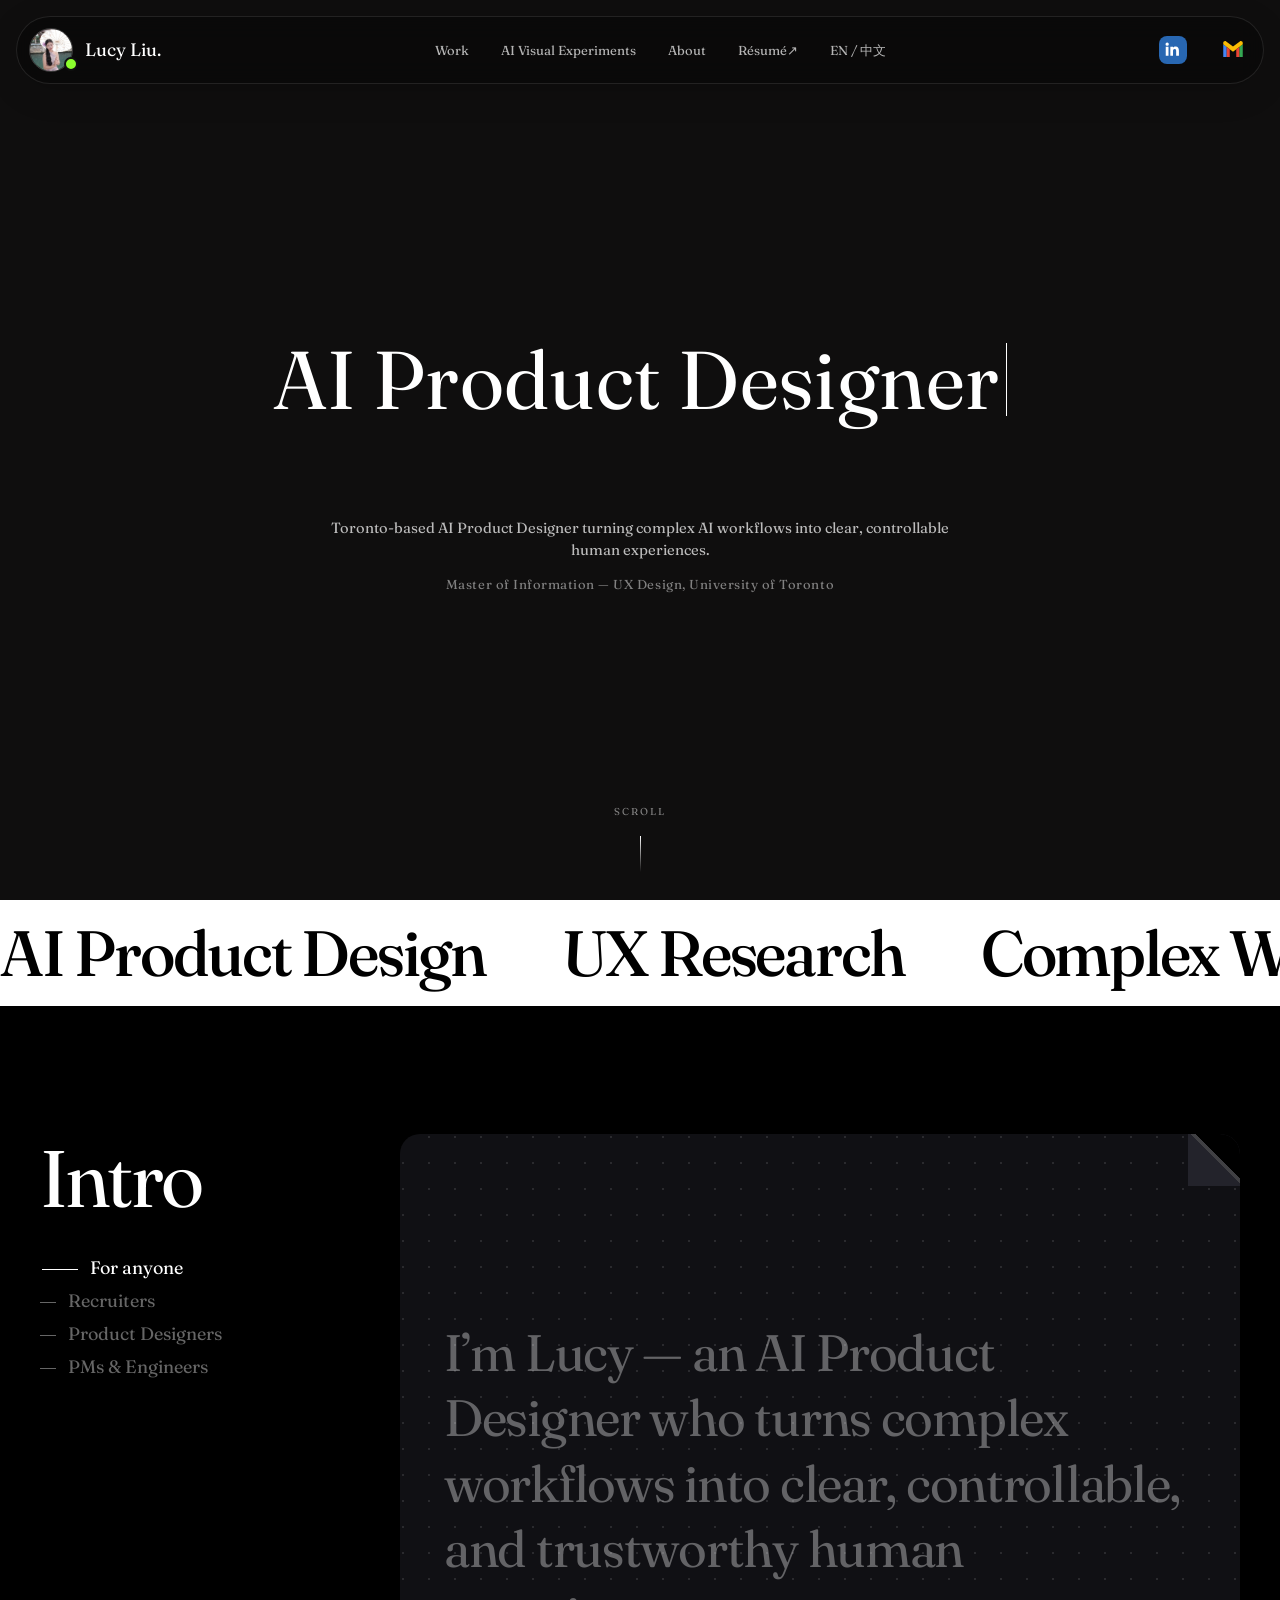
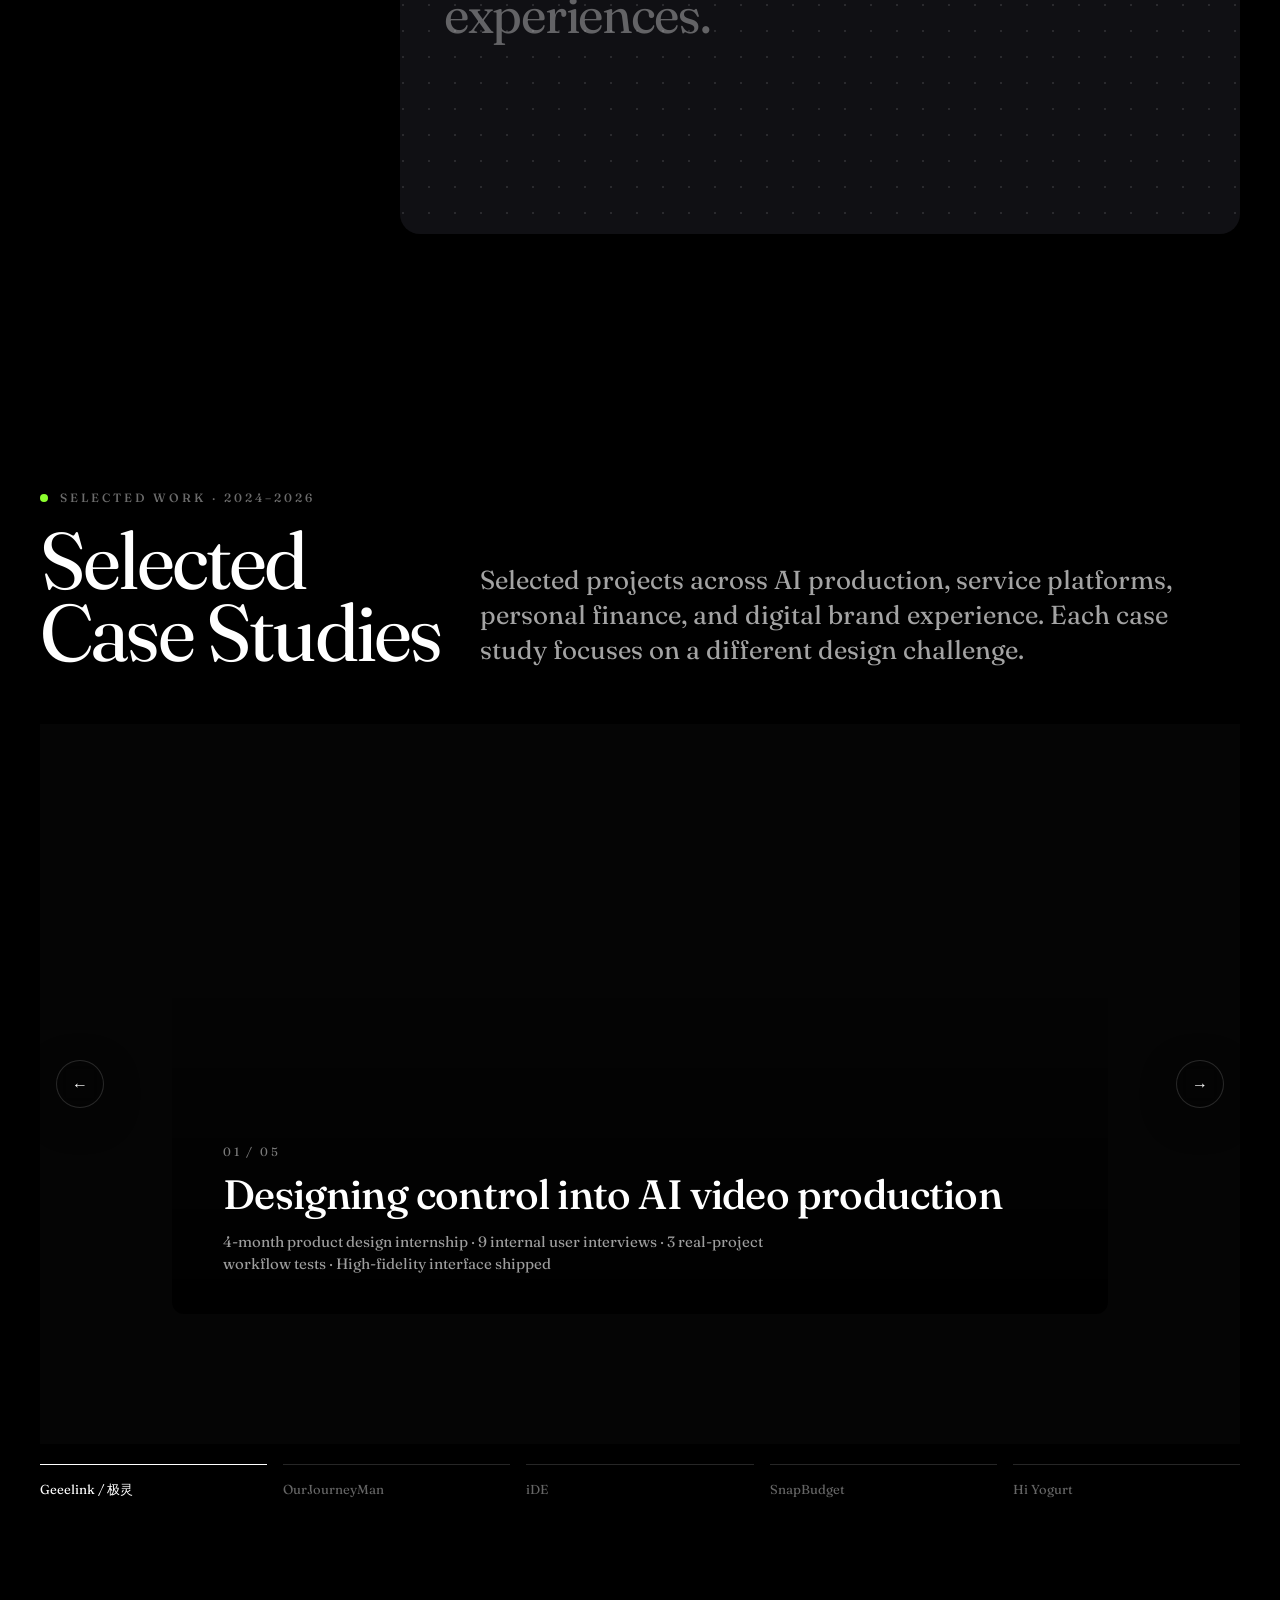
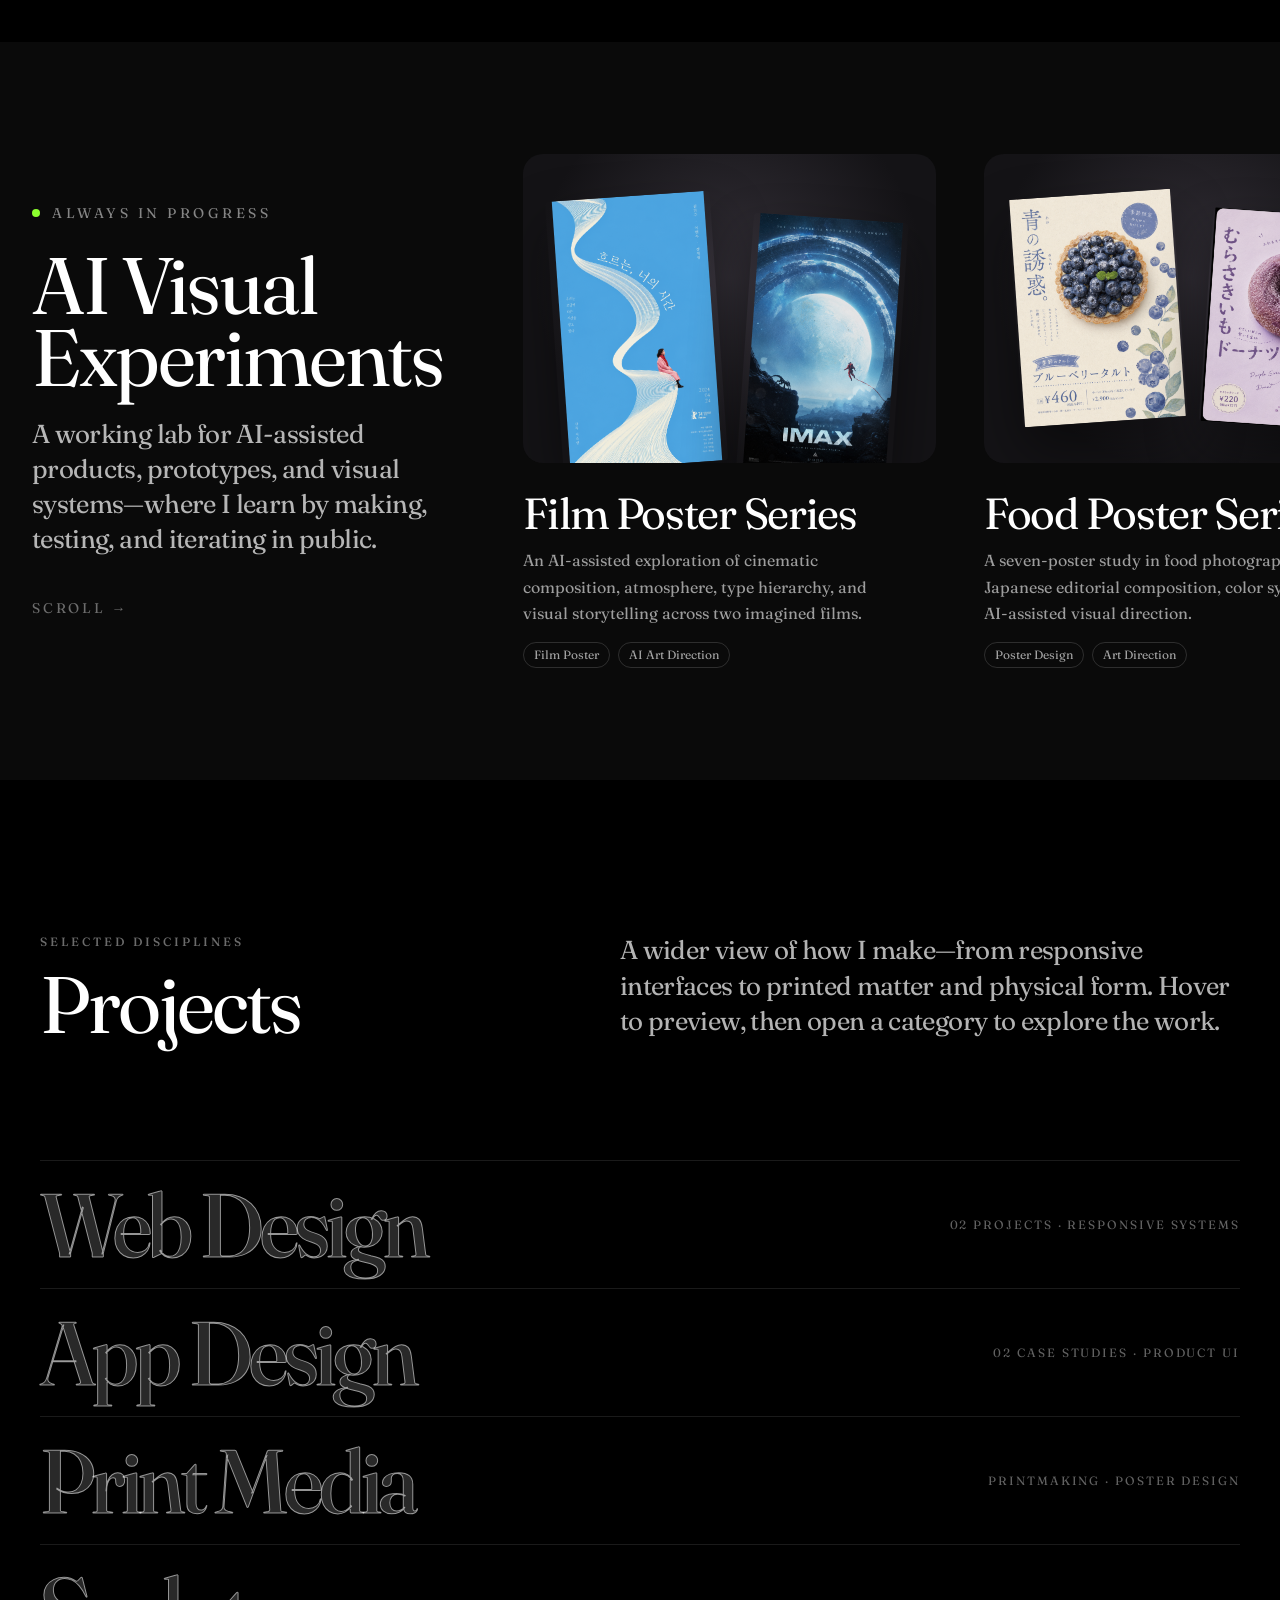
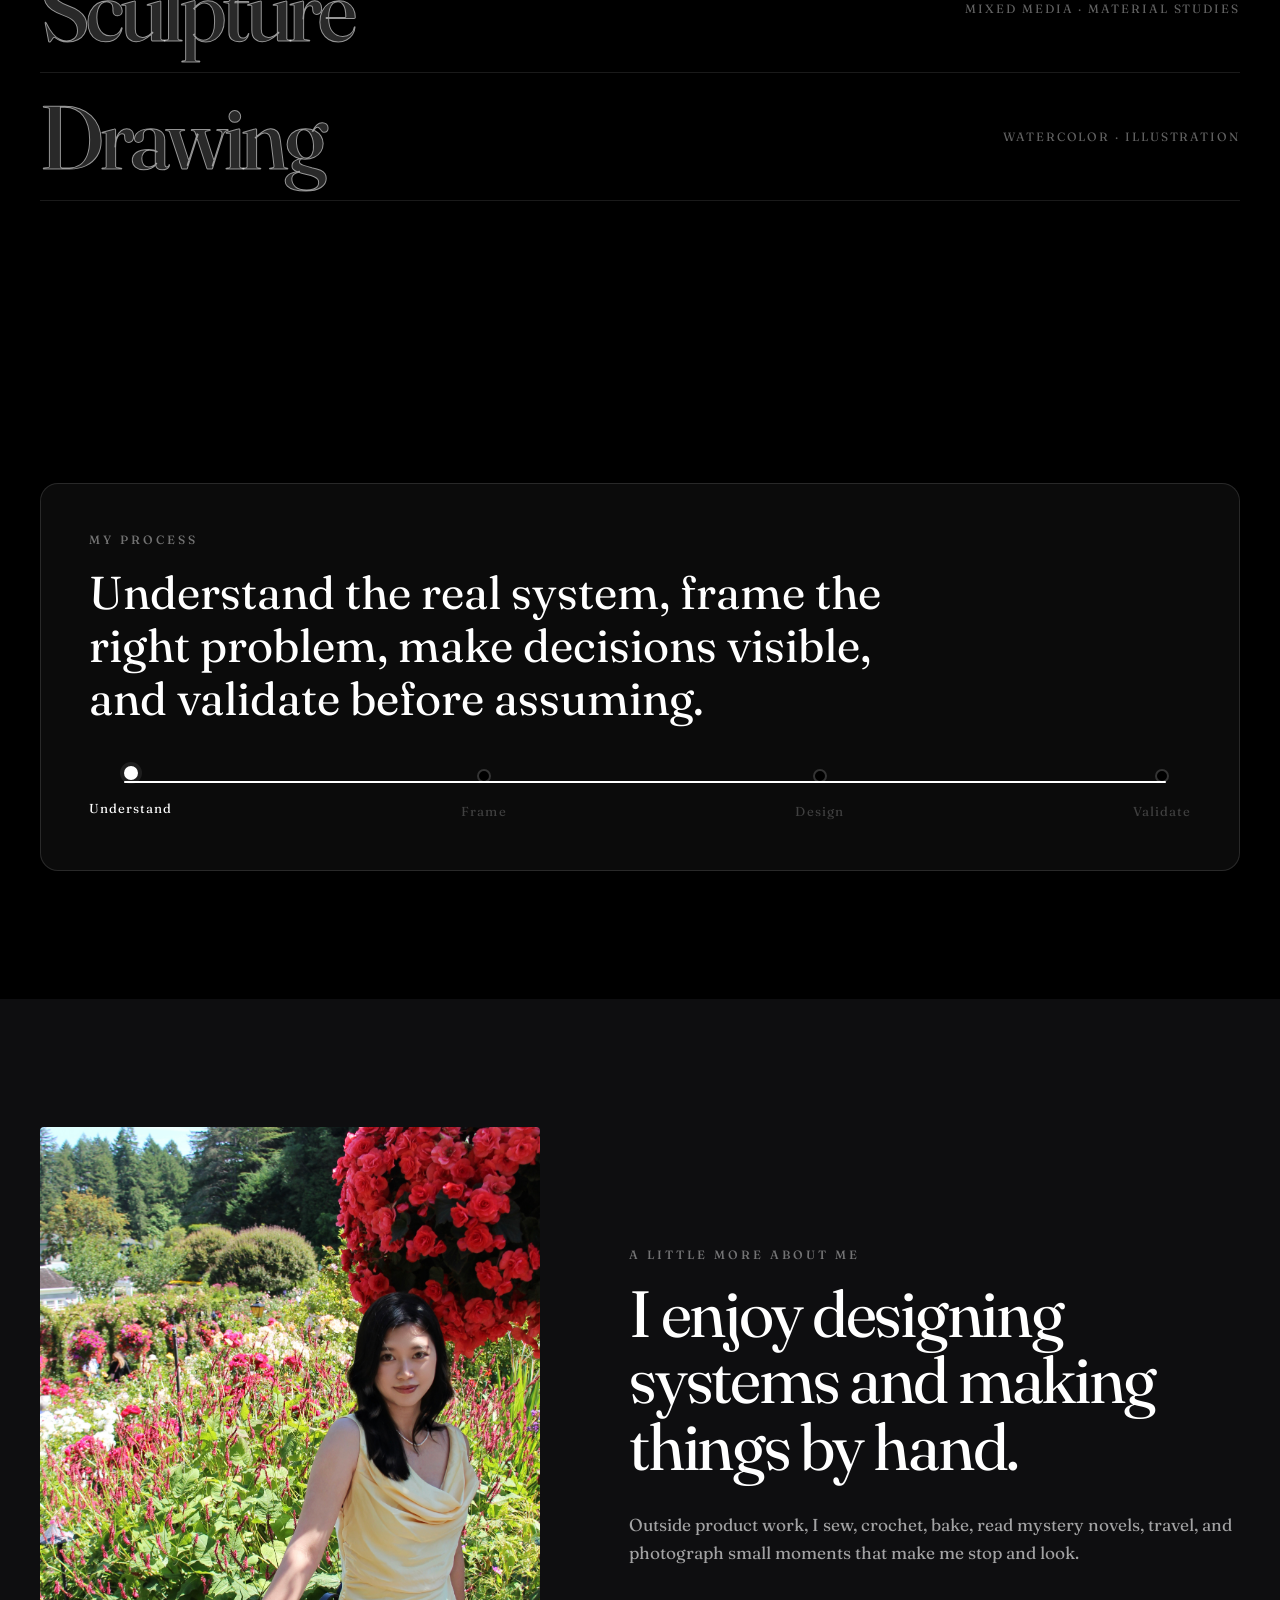
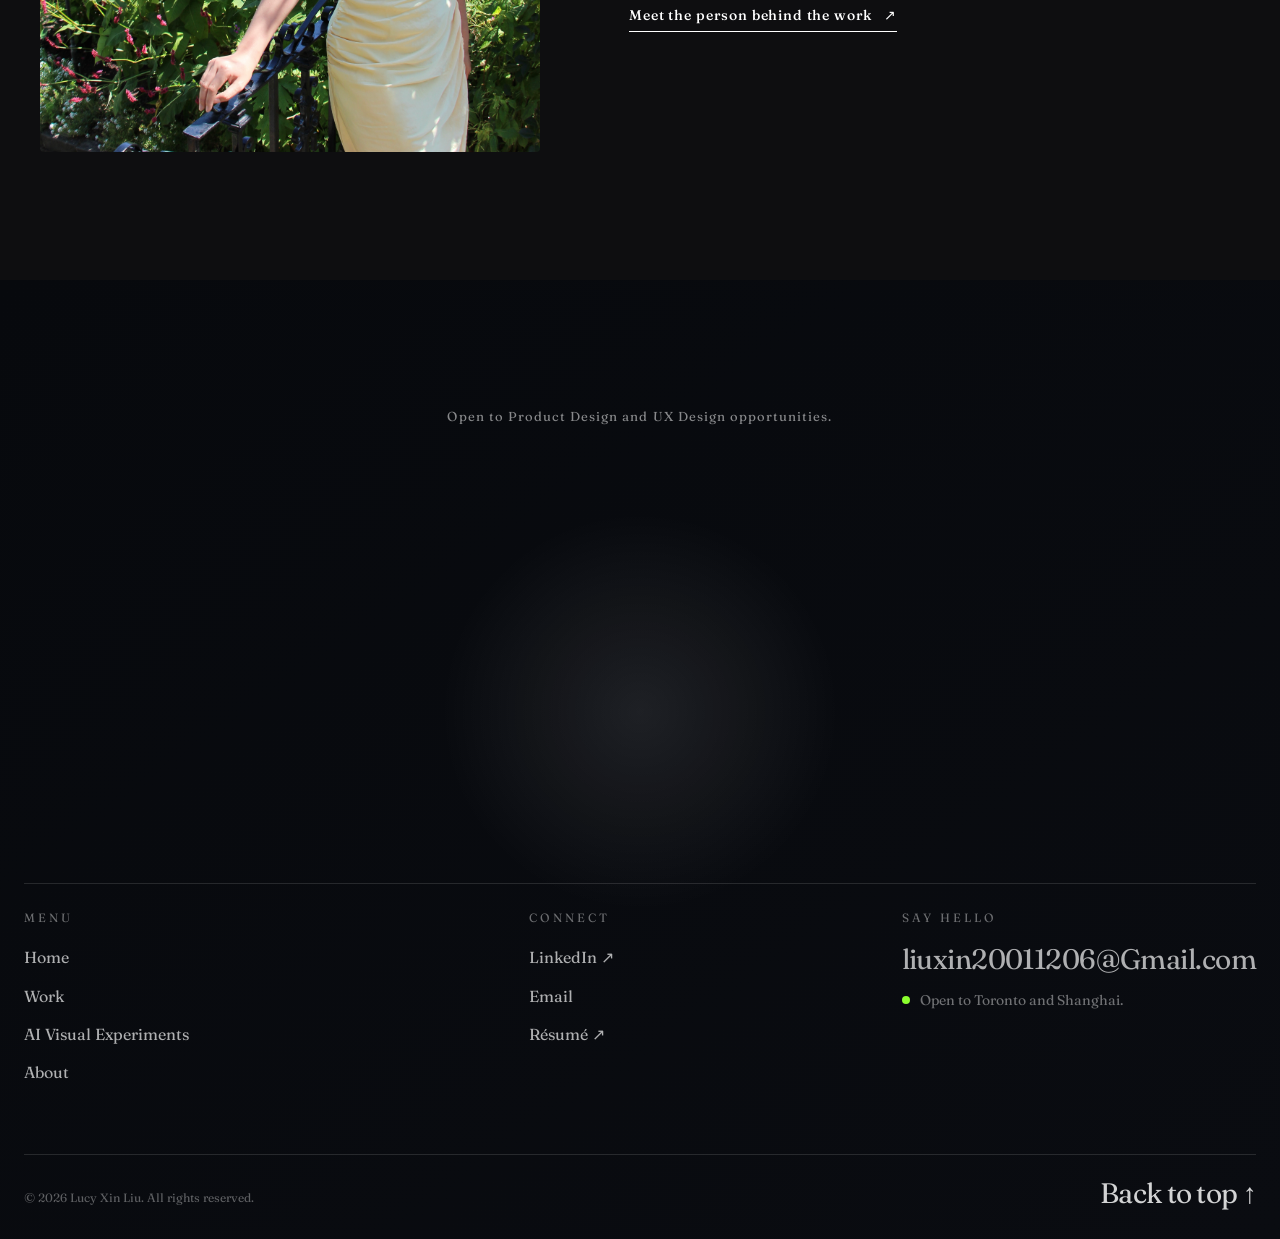
==== commit e75158d5: "Fix Intro audience translations" ====
--- a/index.html
+++ b/index.html
@@ -210,6 +210,6 @@
 
       <section class="contact" id="contact" aria-labelledby="contact-title" data-contact><div class="contact__spotlight" data-contact-spotlight aria-hidden="true"></div><div class="contact__inner"><p class="contact-kicker">Open to Product Design and UX Design opportunities.</p><h2 id="contact-title" class="contact__title contact-cta" data-contact-cta><span class="cta-line"><span class="cta-word cta-word-left">Let’s</span></span><span class="cta-line"><span class="cta-word cta-word-right">Collaborate!</span></span></h2><footer class="footer footer-grid"><div class="footer__column footer-column"><p class="footer__label footer-label">Menu</p><ul><li><a href="#top">Home</a></li><li><a href="#work">Work</a></li><li><a href="#playground">AI Visual Experiments</a></li><li><a href="about.html">About</a></li></ul></div><div class="footer__column footer-column"><p class="footer__label footer-label">Connect</p><ul><li><a href="https://www.linkedin.com/in/xinliu2001" target="_blank" rel="noreferrer">LinkedIn ↗</a></li><li><a href="mailto:liuxin20011206@gmail.com">Email</a></li><li><a href="resume/Xin_Liu_Resume_Product_Design.pdf" target="_blank" rel="noreferrer">Résumé ↗</a></li></ul></div><div class="footer__column footer__hello footer-column"><p class="footer__label footer-label">Say hello</p><a class="footer-email" href="mailto:liuxin20011206@gmail.com">liuxin20011206@Gmail.com</a><p class="footer-location"><span class="section-status-dot" aria-hidden="true"></span>Open to Toronto and Shanghai.</p></div><div class="footer__bottom footer-meta"><p>© 2026 Lucy Xin Liu. All rights reserved.</p><a href="#top">Back to top <span aria-hidden="true">↑</span></a></div></footer></div></section>
     </main>
-    <script src="script.js?v=20260912-mobile-ai-i18n" defer></script>
+    <script src="script.js?v=20260913-audience-i18n" defer></script>
   </body>
 </html>
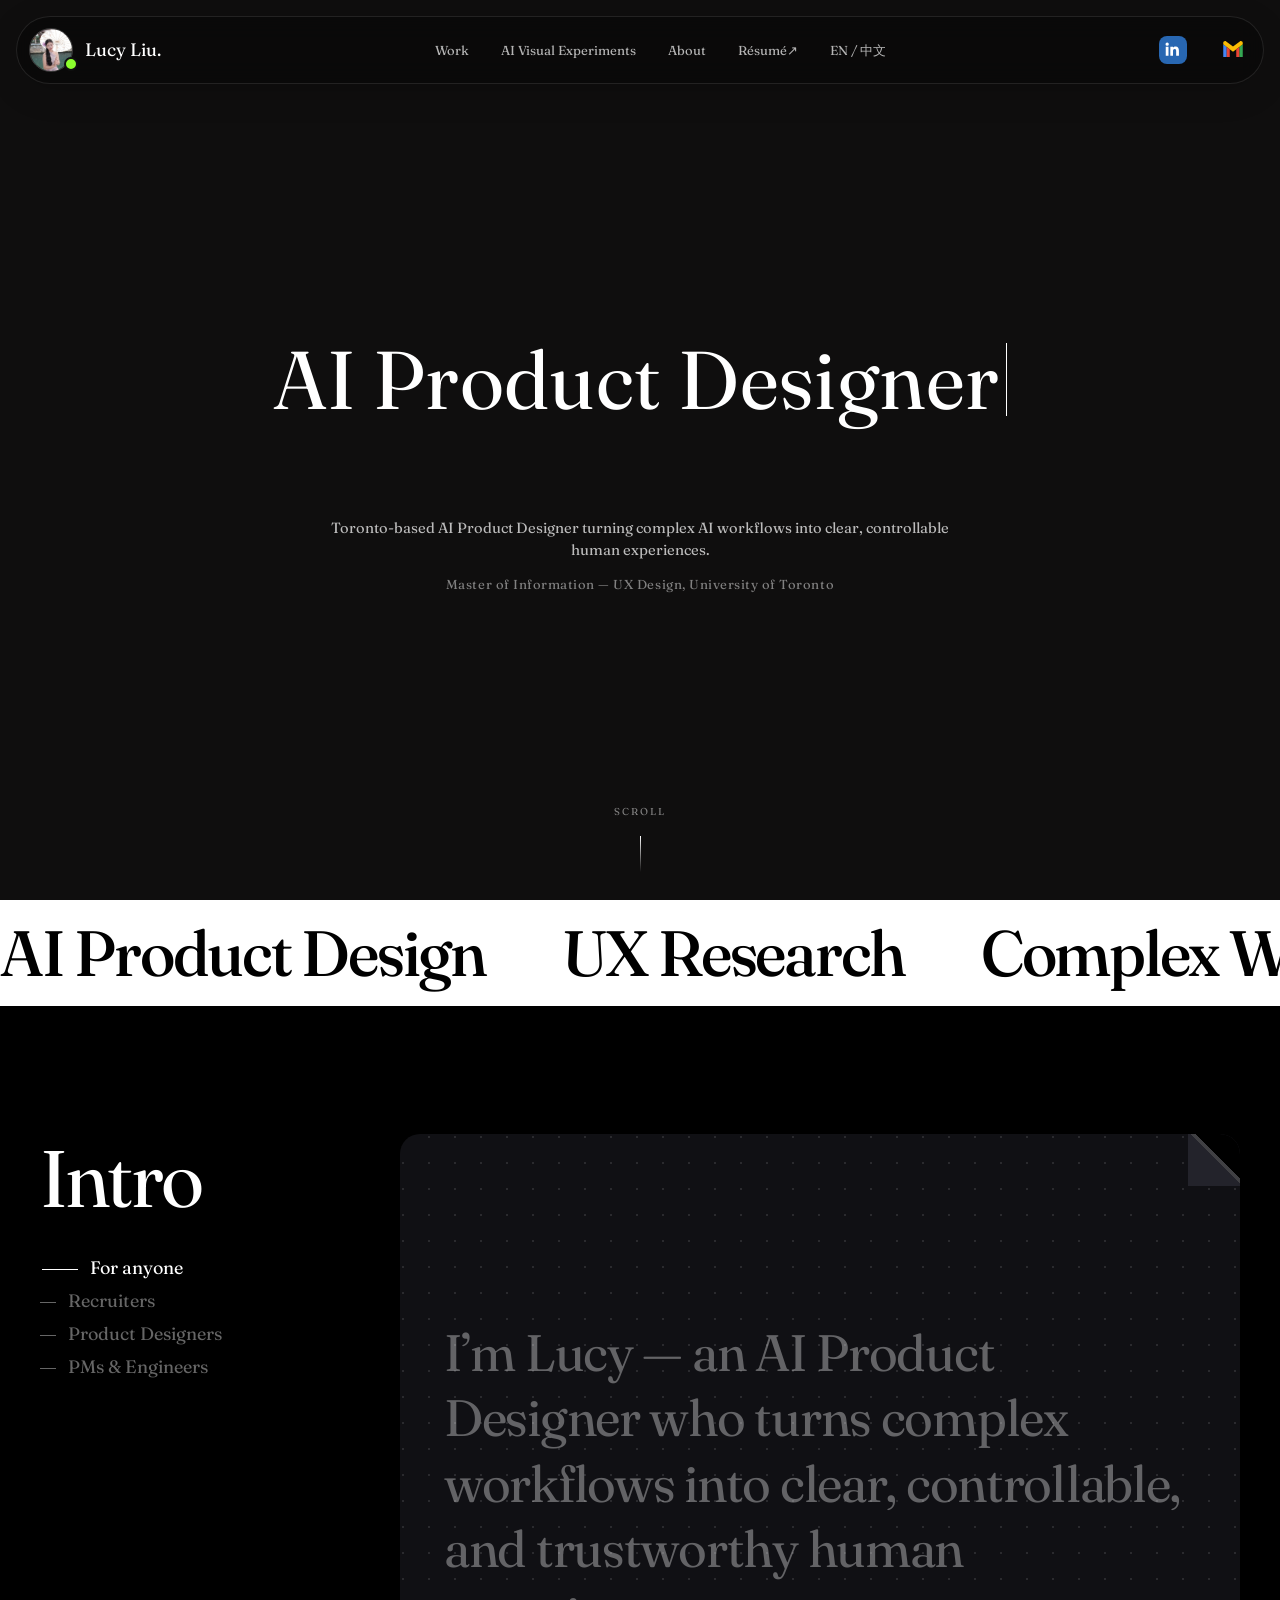
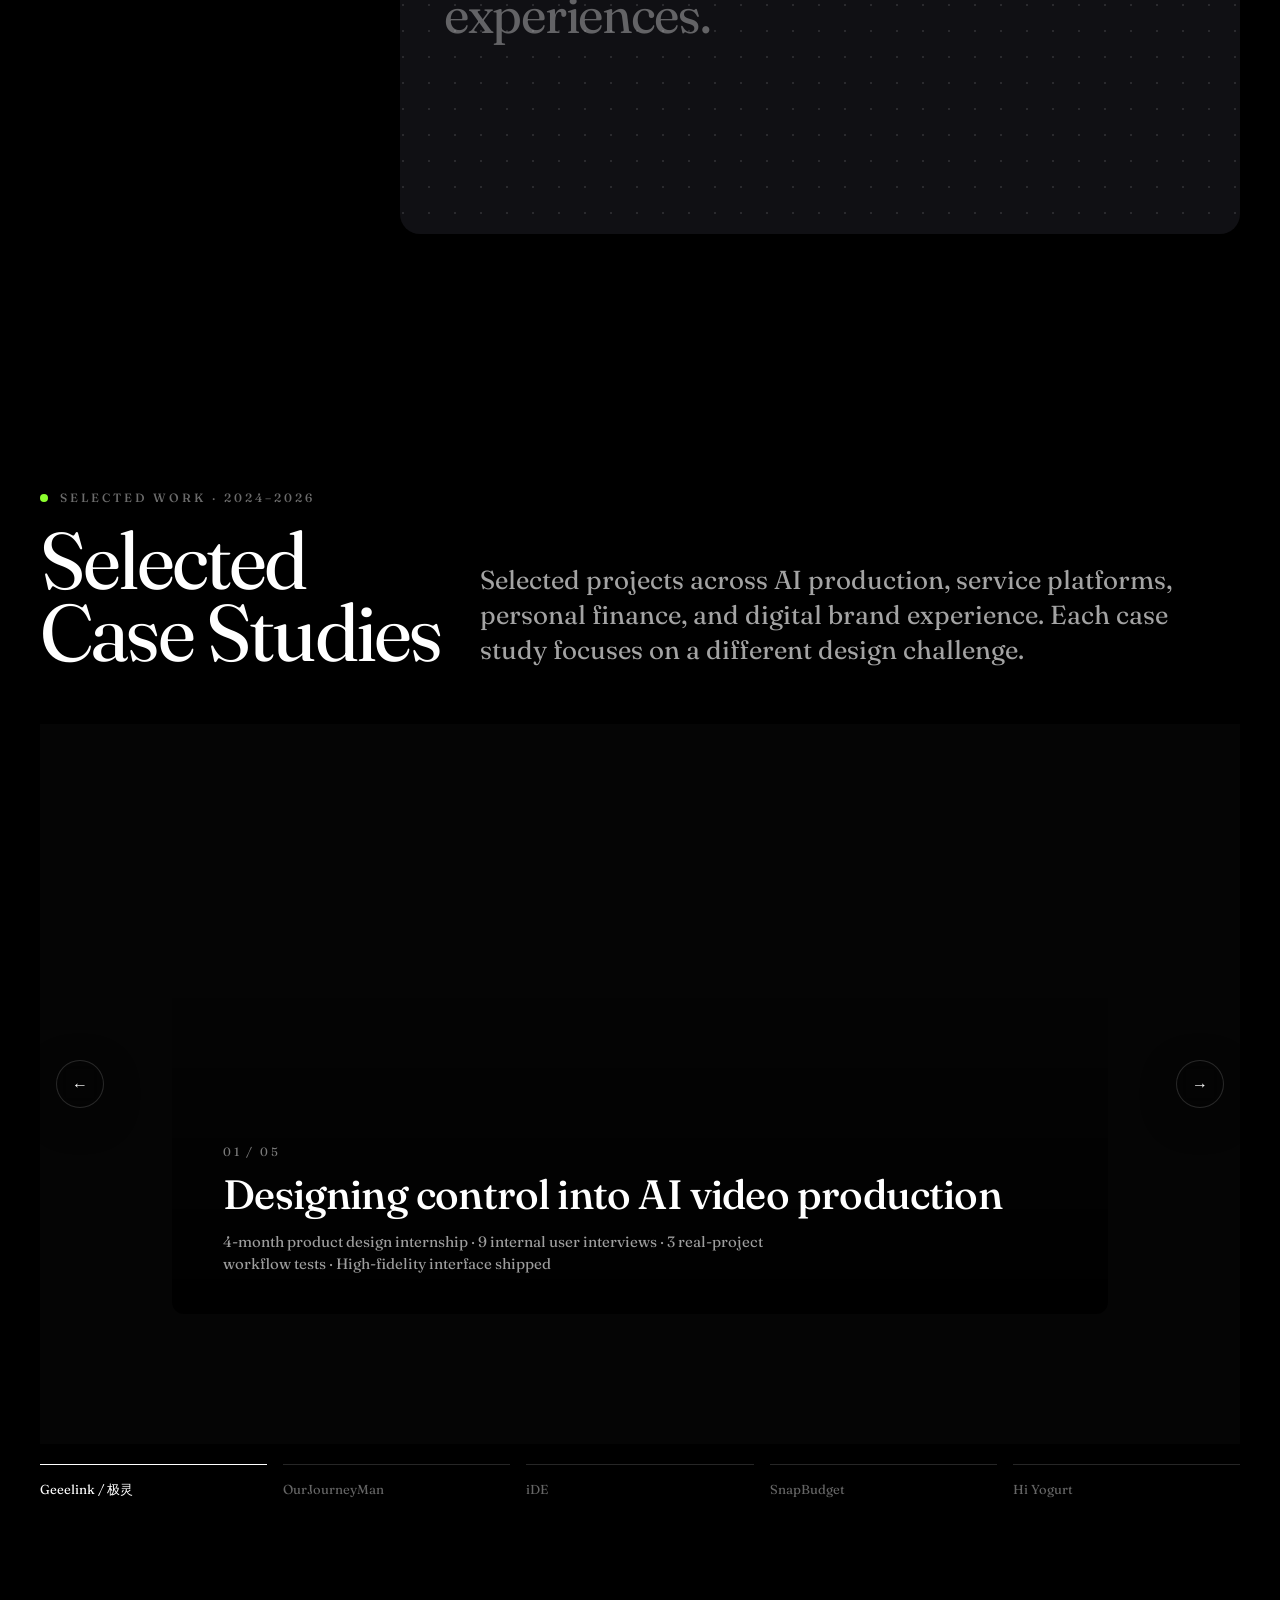
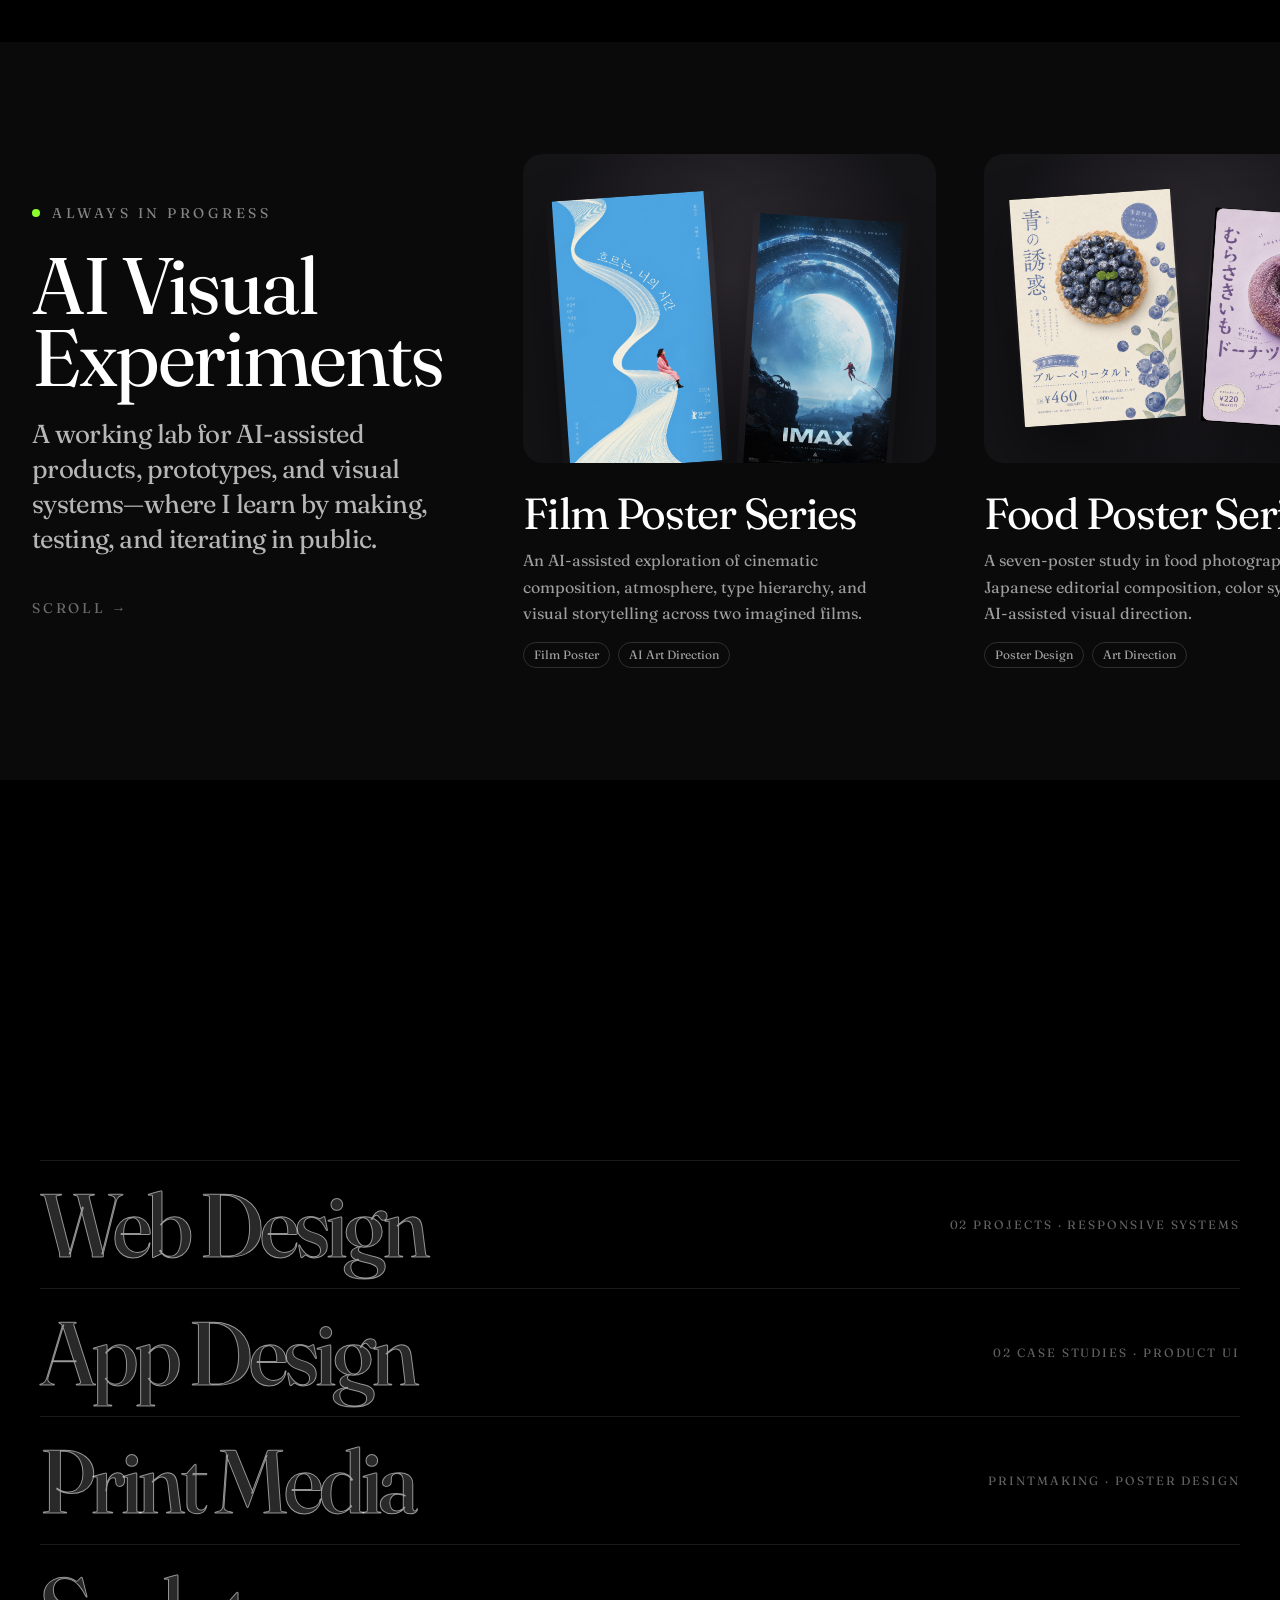
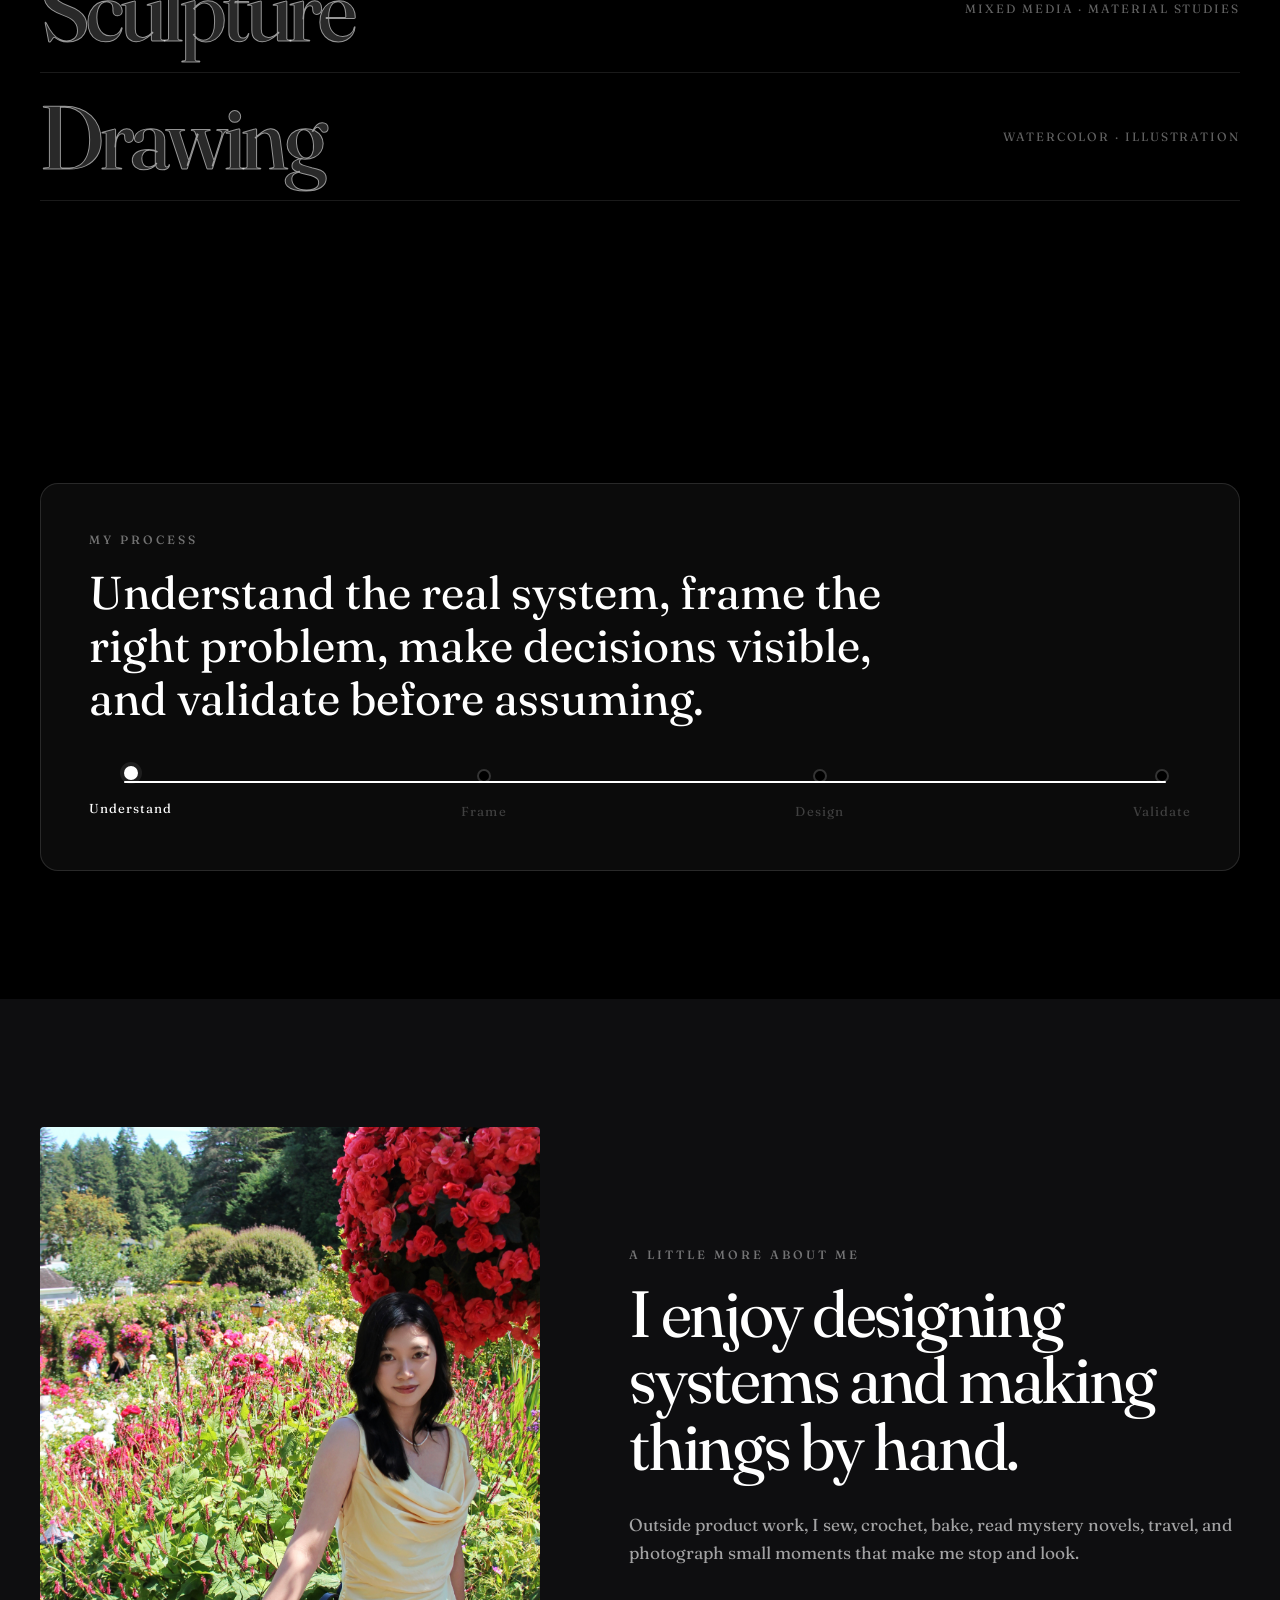
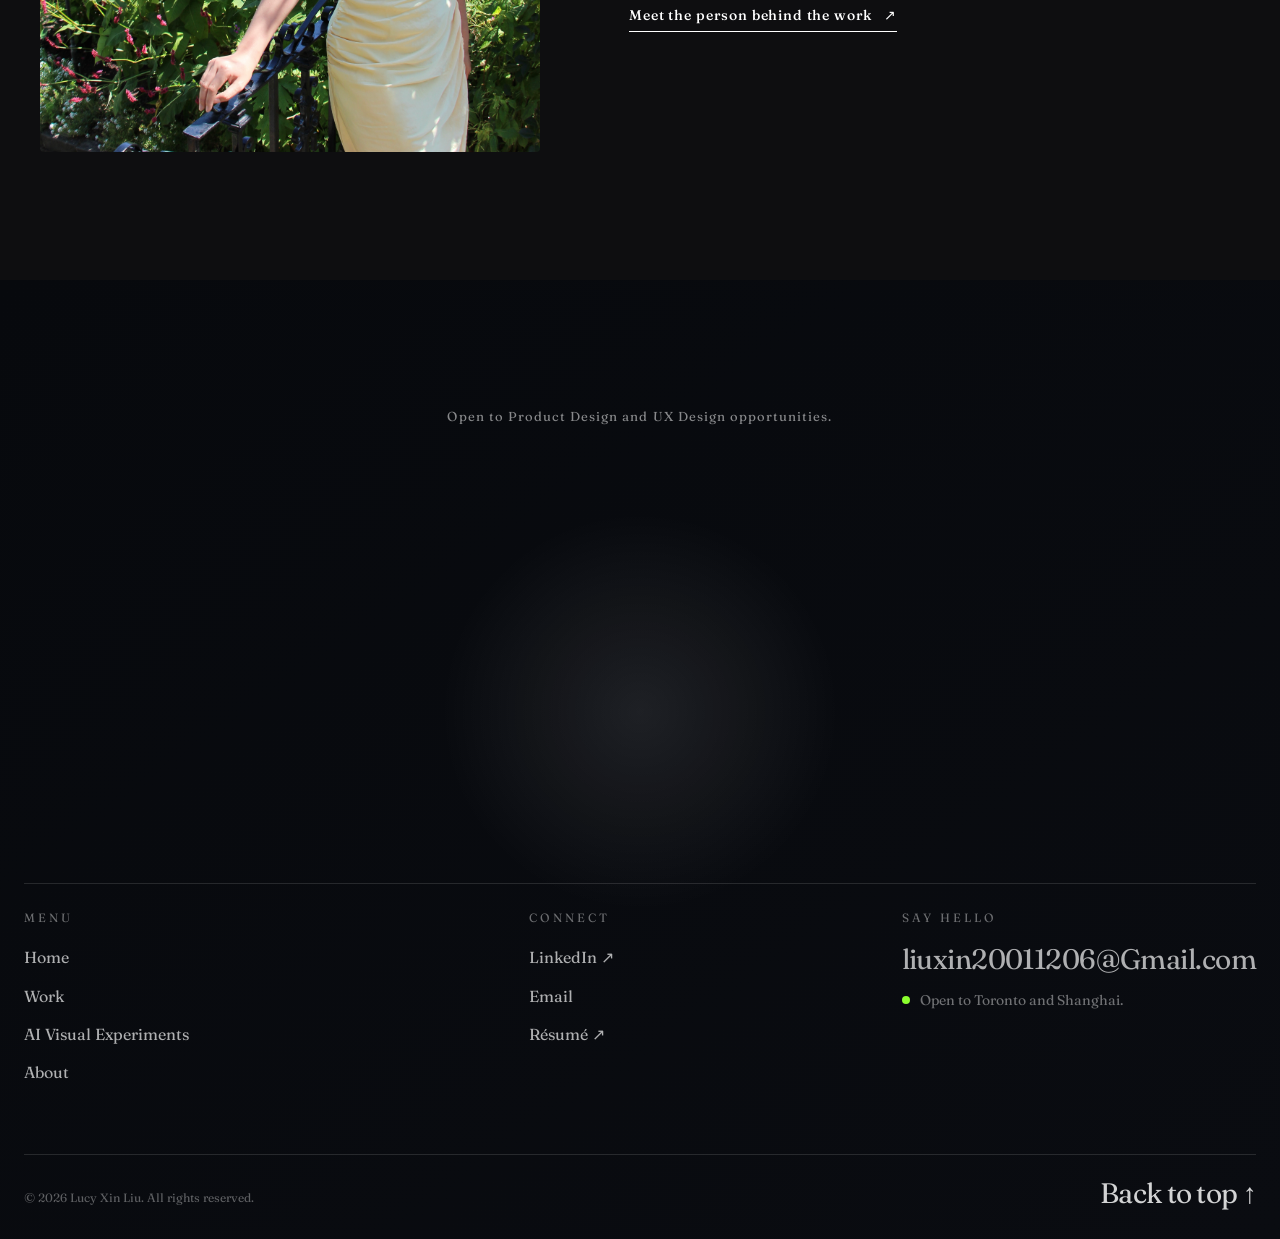
==== commit dc4c80c6: "Fix clean routes and case previews" ====
--- a/index.html
+++ b/index.html
@@ -210,6 +210,6 @@
 
       <section class="contact" id="contact" aria-labelledby="contact-title" data-contact><div class="contact__spotlight" data-contact-spotlight aria-hidden="true"></div><div class="contact__inner"><p class="contact-kicker">Open to Product Design and UX Design opportunities.</p><h2 id="contact-title" class="contact__title contact-cta" data-contact-cta><span class="cta-line"><span class="cta-word cta-word-left">Let’s</span></span><span class="cta-line"><span class="cta-word cta-word-right">Collaborate!</span></span></h2><footer class="footer footer-grid"><div class="footer__column footer-column"><p class="footer__label footer-label">Menu</p><ul><li><a href="#top">Home</a></li><li><a href="#work">Work</a></li><li><a href="#playground">AI Visual Experiments</a></li><li><a href="about.html">About</a></li></ul></div><div class="footer__column footer-column"><p class="footer__label footer-label">Connect</p><ul><li><a href="https://www.linkedin.com/in/xinliu2001" target="_blank" rel="noreferrer">LinkedIn ↗</a></li><li><a href="mailto:liuxin20011206@gmail.com">Email</a></li><li><a href="resume/Xin_Liu_Resume_Product_Design.pdf" target="_blank" rel="noreferrer">Résumé ↗</a></li></ul></div><div class="footer__column footer__hello footer-column"><p class="footer__label footer-label">Say hello</p><a class="footer-email" href="mailto:liuxin20011206@gmail.com">liuxin20011206@Gmail.com</a><p class="footer-location"><span class="section-status-dot" aria-hidden="true"></span>Open to Toronto and Shanghai.</p></div><div class="footer__bottom footer-meta"><p>© 2026 Lucy Xin Liu. All rights reserved.</p><a href="#top">Back to top <span aria-hidden="true">↑</span></a></div></footer></div></section>
     </main>
-    <script src="script.js?v=20260913-audience-i18n" defer></script>
+    <script src="script.js?v=20260913-routing-fix" defer></script>
   </body>
 </html>
